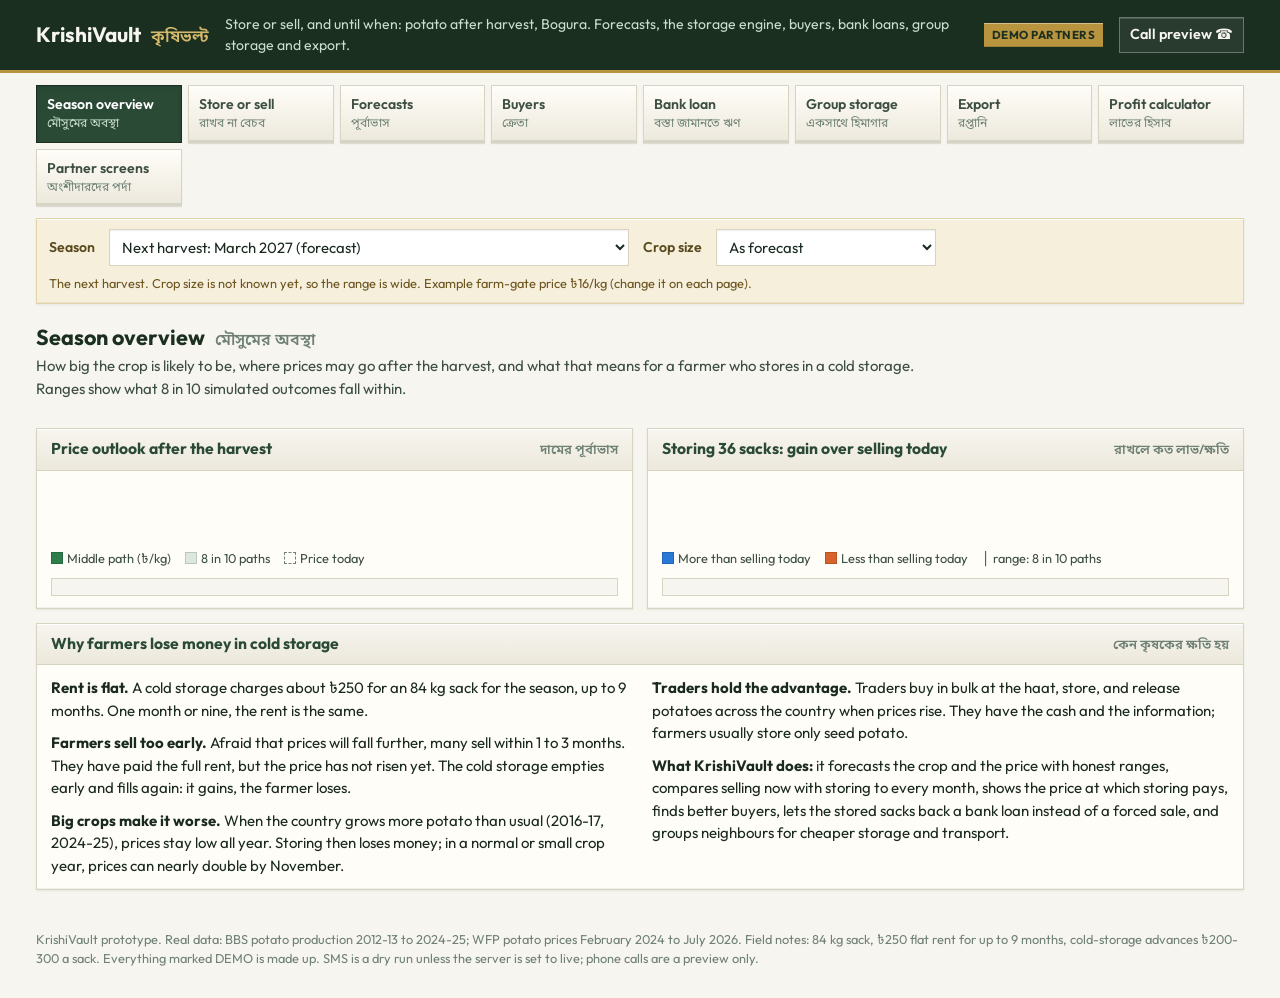
==== krishivault-pipeline/static/index.html @ 11df445e "Replays: show storing every sack, month by month, at the real prices The 2025 replay's docs said sto" ====
<!DOCTYPE html>
<html lang="en">
<head>
<meta charset="UTF-8">
<meta name="viewport" content="width=device-width, initial-scale=1">
<meta name="color-scheme" content="light">
<link rel="icon" href="data:,">
<title>KrishiVault Dashboard</title>
<link rel="preconnect" href="https://fonts.googleapis.com">
<link rel="preconnect" href="https://fonts.gstatic.com" crossorigin>
<link href="https://fonts.googleapis.com/css2?family=Noto+Sans+Bengali:wght@400;600;700&family=Outfit:wght@400;500;600;700&display=swap" rel="stylesheet">
<style>
  :root {
    --green-darkest: #1b2f21; --green-dark: #2a4a36; --green-mid: #3a7050; --green-light: #5e9e6e;
    --green-pale: #c8dece; --green-faint: #ecf3ee;
    --cream: #f7f5ef; --cream-dark: #ece8dc; --paper: #fffdf8; --line: #d9d3c2;
    --gold: #b8943e; --gold-light: #d4b96a; --gold-faint: #f6efdc;
    --red: #a8392b; --red-faint: #f8e9e6;
    --text: #1a2a1f; --text-body: #3d4f42; --muted: #6f8174;
    /* chart roles (validated: blue/orange pass the colour-blind checks on the paper surface) */
    --series: #2f7d4a; --series-band: rgba(47,125,74,.16);
    --gain: #2a78d6; --loss: #d9622b; --grid: #ebe6d8; --axis: #c9c2ad;
    --bevel: inset 0 1px 0 rgba(255,255,255,.85), inset 0 -1px 0 rgba(27,47,33,.06), 0 1px 2px rgba(27,47,33,.08);
    --bevel-raised: inset 0 1px 0 #fff, inset 0 -2px 0 rgba(27,47,33,.10), 0 1px 1px rgba(27,47,33,.12);
    --pressed: inset 0 2px 4px rgba(27,47,33,.22);
    --font: 'Outfit', 'Noto Sans Bengali', system-ui, sans-serif;
    --font-bn: 'Noto Sans Bengali', 'Outfit', system-ui, sans-serif;
  }
  * { box-sizing: border-box; border-radius: 0; }
  html { -webkit-text-size-adjust: 100%; }
  body { margin: 0; background: var(--cream); color: var(--text); font-family: var(--font); font-size: 15px; line-height: 1.5; }
  .bn { font-family: var(--font-bn); }
  small, .small { font-size: .8rem; color: var(--muted); }
  a { color: var(--green-dark); }
  h1, h2, h3 { line-height: 1.25; }

  header.top { background: var(--green-darkest); color: var(--cream); border-bottom: 3px solid var(--gold); }
  .top-inner { max-width: 1240px; margin: 0 auto; padding: 14px 16px; display: flex; gap: 10px 16px; align-items: center; flex-wrap: wrap; }
  .brand { font-weight: 700; font-size: 1.3rem; }
  .brand .bn { color: var(--gold-light); font-weight: 600; font-size: 1.05rem; margin-left: 6px; }
  .top-sub { font-size: .88rem; color: var(--green-pale); flex: 1 1 260px; }
  .demo-flag { font-size: .72rem; font-weight: 700; letter-spacing: .5px; background: var(--gold); color: var(--green-darkest); padding: 3px 8px; box-shadow: inset 0 1px 0 rgba(255,255,255,.4), inset 0 -1px 0 rgba(0,0,0,.15); }
  .top-link { color: var(--cream); font-weight: 600; font-size: .9rem; border: 1px solid rgba(255,255,255,.3); padding: 6px 10px; text-decoration: none; background: rgba(255,255,255,.06); box-shadow: inset 0 1px 0 rgba(255,255,255,.15); }

  /* Page tabs: part of the page (scroll away), not a floating bar */
  nav.tabs { max-width: 1240px; margin: 0 auto; padding: 12px 16px 0; display: grid; grid-template-columns: repeat(auto-fill, minmax(132px, 1fr)); gap: 6px; }
  nav.tabs a { display: block; text-decoration: none; padding: 8px 10px; background: linear-gradient(var(--paper), var(--cream-dark)); border: 1px solid var(--line); color: var(--text-body); box-shadow: var(--bevel-raised); font-size: .88rem; font-weight: 600; }
  nav.tabs a .bn { display: block; font-weight: 400; font-size: .76rem; color: var(--muted); }
  nav.tabs a[aria-current="page"] { background: var(--green-dark); color: #fff; border-color: var(--green-darkest); box-shadow: var(--pressed); }
  nav.tabs a[aria-current="page"] .bn { color: var(--green-pale); }

  .season-bar { max-width: 1240px; margin: 12px auto 0; padding: 0 16px; }
  .season-inner { background: var(--gold-faint); border: 1px solid #e2d3a8; box-shadow: var(--bevel); padding: 10px 12px; display: flex; gap: 8px 14px; flex-wrap: wrap; align-items: center; }
  .season-inner label { font-weight: 600; font-size: .88rem; color: #5b4a1f; }
  .season-inner select { min-width: 0; flex: 1 1 260px; max-width: 520px; }
  .season-inner .small { flex: 1 1 100%; color: #6d5520; }

  main { max-width: 1240px; margin: 0 auto; padding: 14px 16px 40px; }
  section.page { display: none; }
  section.page.active { display: block; }
  .page-title { margin: 6px 0 4px; font-size: 1.35rem; color: var(--green-darkest); }
  .page-title .bn { font-size: 1rem; color: var(--muted); font-weight: 600; margin-left: 6px; }
  .lead { margin: 0 0 14px; color: var(--text-body); max-width: 900px; }

  .grid { display: grid; gap: 14px; grid-template-columns: 1fr; }
  .grid > * { min-width: 0; }
  @media (min-width: 900px) { .grid.two { grid-template-columns: 1fr 1fr; } .grid.side { grid-template-columns: minmax(300px, 380px) 1fr; align-items: start; } }
  .panel { background: var(--paper); border: 1px solid var(--line); box-shadow: var(--bevel); min-width: 0; }
  .panel > h2 { margin: 0; padding: 10px 14px; font-size: .98rem; font-weight: 700; color: var(--green-dark); background: linear-gradient(var(--cream), var(--cream-dark)); border-bottom: 1px solid var(--line); box-shadow: inset 0 1px 0 #fff; display: flex; justify-content: space-between; gap: 8px; align-items: baseline; flex-wrap: wrap; }
  .panel > h2 .bn { font-weight: 600; font-size: .82rem; color: var(--muted); }
  .panel-body { padding: 12px 14px; }
  .panel-body > :first-child { margin-top: 0; }
  .panel-body > :last-child { margin-bottom: 0; }

  .tiles { display: grid; gap: 10px; grid-template-columns: repeat(auto-fit, minmax(190px, 1fr)); margin-bottom: 14px; }
  .tile { background: var(--paper); border: 1px solid var(--line); box-shadow: var(--bevel); padding: 10px 12px; min-width: 0; }
  .tile .label { font-size: .78rem; color: var(--muted); font-weight: 600; text-transform: uppercase; letter-spacing: .3px; }
  .tile .value { font-size: 1.45rem; font-weight: 700; color: var(--green-darkest); line-height: 1.2; margin: 2px 0; }
  .tile .sub { font-size: .82rem; color: var(--text-body); }

  label.f { display: block; font-size: .82rem; font-weight: 600; color: var(--text-body); margin: 0 0 3px; }
  .form { display: grid; gap: 10px; grid-template-columns: repeat(auto-fit, minmax(140px, 1fr)); }
  .form .wide { grid-column: 1 / -1; }
  input, select { font: inherit; font-size: .93rem; padding: 7px 8px; border: 1px solid var(--line); background: #fff; color: var(--text); box-shadow: inset 0 1px 2px rgba(27,47,33,.08); width: 100%; min-width: 0; }
  input:focus, select:focus, .btn:focus-visible, nav.tabs a:focus-visible { outline: 2px solid var(--gold); outline-offset: 1px; }
  .row { display: flex; gap: 8px; align-items: end; flex-wrap: wrap; }
  .row > * { flex: 1 1 120px; min-width: 0; }
  .form.sale { grid-template-columns: 1.3fr 1fr 1fr auto; gap: 6px; }
  .btn { font: inherit; font-size: .9rem; font-weight: 600; padding: 8px 12px; border: 1px solid #c9c2ad; cursor: pointer; color: var(--green-darkest); background: linear-gradient(var(--paper), var(--cream-dark)); box-shadow: var(--bevel-raised); }
  .btn:active { box-shadow: var(--pressed); }
  .btn.primary { color: #fff; border-color: var(--green-darkest); background: linear-gradient(var(--green-mid), var(--green-dark)); box-shadow: inset 0 1px 0 rgba(255,255,255,.25), inset 0 -2px 0 rgba(0,0,0,.2); }
  .btn.small { font-size: .8rem; padding: 4px 8px; }
  .btn:disabled { opacity: .55; cursor: not-allowed; }
  details.more { margin-top: 10px; border-top: 1px dashed var(--line); padding-top: 8px; }
  details.more summary { cursor: pointer; font-weight: 600; font-size: .88rem; color: var(--green-dark); }

  .tag { display: inline-block; font-size: .68rem; font-weight: 700; letter-spacing: .4px; padding: 1px 6px; border: 1px solid; vertical-align: 1px; white-space: nowrap; }
  .tag.demo { background: var(--gold-faint); border-color: #e2d3a8; color: #6d5520; }
  .tag.real { background: var(--green-faint); border-color: var(--green-pale); color: var(--green-dark); }
  .tag.warn { background: var(--red-faint); border-color: #e7c4bd; color: var(--red); }
  .tag.info { background: #eef4fc; border-color: #c7dbf4; color: #1c5cab; }

  .rec { border: 1px solid var(--green-pale); border-left: 5px solid var(--green-mid); background: var(--green-faint); padding: 12px 14px; box-shadow: var(--bevel); margin-bottom: 12px; }
  .rec.sell_now { border-left-color: var(--loss); background: #fdf1ea; border-color: #f0cdb9; }
  .rec.store { border-left-color: var(--gain); background: #eef4fc; border-color: #c7dbf4; }
  .rec h3 { margin: 0 0 4px; font-size: 1.2rem; color: var(--green-darkest); }
  .rec .bn { font-size: 1.05rem; color: var(--text-body); }
  .rec ul { margin: 8px 0 0; padding-left: 18px; }

  .options { display: grid; gap: 10px; grid-template-columns: repeat(auto-fit, minmax(210px, 1fr)); margin-bottom: 12px; }
  .opt { border: 1px solid var(--line); background: var(--paper); padding: 10px 12px; box-shadow: var(--bevel); }
  .opt.on { border-color: var(--green-mid); box-shadow: var(--bevel), inset 0 3px 0 var(--green-mid); }
  .opt h4 { margin: 0 0 2px; font-size: .95rem; }
  .opt .bn { font-size: .85rem; color: var(--muted); }
  .opt .money { font-size: 1.3rem; font-weight: 700; margin: 6px 0 2px; }
  .opt dl { margin: 6px 0 0; display: grid; grid-template-columns: auto 1fr; gap: 2px 10px; font-size: .84rem; }
  .opt dt { color: var(--muted); }
  .opt dd { margin: 0; text-align: right; font-variant-numeric: tabular-nums; }
  .up { color: #1c5cab; font-weight: 600; } .down { color: #b4481c; font-weight: 600; }

  .table-wrap { overflow-x: auto; max-width: 100%; border: 1px solid var(--line); }
  table { border-collapse: collapse; width: 100%; font-size: .85rem; background: var(--paper); }
  th, td { padding: 6px 8px; border-bottom: 1px solid var(--cream-dark); text-align: left; vertical-align: top; }
  th { background: var(--cream); font-weight: 600; color: var(--text-body); white-space: nowrap; }
  td.n, th.n { text-align: right; font-variant-numeric: tabular-nums; white-space: nowrap; }
  tr.best td { background: var(--green-faint); }
  tr.off td { color: var(--muted); }

  .note { font-size: .84rem; color: var(--text-body); background: var(--cream); border: 1px solid var(--line); padding: 8px 10px; margin: 10px 0 0; }
  .note.honest { background: var(--gold-faint); border-color: #e2d3a8; color: #5b4a1f; }
  .err { color: var(--red); font-size: .88rem; margin: 6px 0 0; }
  .ok { color: var(--green-dark); font-size: .88rem; margin: 6px 0 0; }
  .muted { color: var(--muted); }
  ul.plain { margin: 6px 0; padding-left: 18px; }
  pre.req { white-space: pre-wrap; word-break: break-word; background: var(--cream); border: 1px solid var(--line); padding: 8px; font-size: .78rem; max-height: 180px; overflow: auto; }

  /* charts */
  .chart { position: relative; width: 100%; min-height: 60px; }
  .chart svg { display: block; width: 100%; height: auto; overflow: visible; }
  .chart text { font-family: var(--font); fill: var(--muted); font-size: 11px; }
  .chart .lbl { fill: var(--text-body); font-weight: 600; }
  .tip { position: absolute; pointer-events: none; background: var(--green-darkest); color: #fff; font-size: .8rem; padding: 6px 8px; box-shadow: 0 2px 8px rgba(0,0,0,.25); z-index: 5; white-space: nowrap; display: none; line-height: 1.4; }
  .tip b { color: var(--gold-light); }
  .legend { display: flex; gap: 6px 14px; flex-wrap: wrap; font-size: .8rem; color: var(--text-body); margin: 6px 0 0; }
  .legend i { display: inline-block; width: 12px; height: 12px; vertical-align: -1px; margin-right: 4px; border: 1px solid rgba(0,0,0,.15); }

  .progress { position: relative; height: 18px; background: var(--cream-dark); border: 1px solid var(--line); box-shadow: inset 0 1px 2px rgba(0,0,0,.08); margin: 8px 0 22px; }
  .progress .fill { position: absolute; left: 0; top: 0; bottom: 0; background: linear-gradient(var(--green-light), var(--green-mid)); }
  .progress .mark { position: absolute; top: -3px; bottom: -3px; width: 2px; background: var(--gold); }
  .progress .mark span { position: absolute; top: 22px; left: -30px; width: 64px; text-align: center; font-size: .7rem; color: #6d5520; }

  .events { display: grid; gap: 8px; }
  .event { border: 1px solid var(--line); border-left: 4px solid var(--gold); background: var(--paper); padding: 8px 10px; box-shadow: var(--bevel); font-size: .88rem; }
  .event .head { display: flex; justify-content: space-between; gap: 8px; flex-wrap: wrap; font-size: .78rem; color: var(--muted); }
  .event .sum { font-family: var(--font-bn); font-size: .95rem; color: var(--text); margin: 2px 0; }
  .role-tabs { display: flex; flex-wrap: wrap; gap: 6px; margin-bottom: 12px; }
  .role-tabs button[aria-pressed="true"] { background: var(--green-dark); color: #fff; border-color: var(--green-darkest); box-shadow: var(--pressed); }
  .story { columns: 2 320px; column-gap: 24px; }
  .story p { margin: 0 0 10px; break-inside: avoid; }
  footer { max-width: 1240px; margin: 0 auto; padding: 0 16px 30px; font-size: .8rem; color: var(--muted); }
</style>
</head>
<body>
<header class="top">
  <div class="top-inner">
    <div class="brand">KrishiVault <span class="bn">কৃষিভল্ট</span></div>
    <div class="top-sub">Store or sell, and until when: potato after harvest, Bogura. Forecasts, the storage engine, buyers, bank loans, group storage and export.</div>
    <span class="demo-flag" title="Partners, banks, buyers and export prices on these screens are made up">DEMO PARTNERS</span>
    <a class="top-link" href="/call">Call preview ☎</a>
  </div>
</header>

<nav class="tabs" aria-label="Pages">
  <a href="#overview" data-page="overview">Season overview<span class="bn">মৌসুমের অবস্থা</span></a>
  <a href="#store" data-page="store">Store or sell<span class="bn">রাখব না বেচব</span></a>
  <a href="#forecast" data-page="forecast">Forecasts<span class="bn">পূর্বাভাস</span></a>
  <a href="#buyers" data-page="buyers">Buyers<span class="bn">ক্রেতা</span></a>
  <a href="#loan" data-page="loan">Bank loan<span class="bn">বস্তা জামানতে ঋণ</span></a>
  <a href="#group" data-page="group">Group storage<span class="bn">একসাথে হিমাগার</span></a>
  <a href="#export" data-page="export">Export<span class="bn">রপ্তানি</span></a>
  <a href="#profit" data-page="profit">Profit calculator<span class="bn">লাভের হিসাব</span></a>
  <a href="#partners" data-page="partners">Partner screens<span class="bn">অংশীদারদের পর্দা</span></a>
</nav>

<div class="season-bar">
  <div class="season-inner">
    <label for="season">Season</label>
    <select id="season">
      <option value="next">Next harvest: March 2027 (forecast)</option>
      <option value="now">Today: October 2026, potatoes already in cold storage</option>
      <option value="big">Replay March 2025: the big crop (real prices since)</option>
      <option value="normal">Replay March 2024: a normal crop (real prices since)</option>
    </select>
    <label for="whatif">Crop size</label>
    <select id="whatif" style="flex:0 1 220px">
      <option value="">As forecast</option>
      <option value="-10">What if 10% smaller</option>
      <option value="-5">What if 5% smaller</option>
      <option value="5">What if 5% bigger</option>
      <option value="10">What if 10% bigger</option>
    </select>
    <span class="small" id="seasonNote"></span>
  </div>
</div>

<main>
<!-- ============================================================ OVERVIEW -->
<section class="page" id="page-overview">
  <h1 class="page-title">Season overview <span class="bn">মৌসুমের অবস্থা</span></h1>
  <p class="lead">How big the crop is likely to be, where prices may go after the harvest, and what that means for a farmer who stores in a cold storage. Ranges show what 8 in 10 simulated outcomes fall within.</p>
  <div class="tiles" id="ovTiles"></div>
  <div class="grid two">
    <div class="panel"><h2>Price outlook after the harvest <span class="bn">দামের পূর্বাভাস</span></h2>
      <div class="panel-body"><div class="chart" id="ovPrice"></div>
        <div class="legend"><span><i style="background:var(--series)"></i>Middle path (৳/kg)</span><span><i style="background:var(--series-band)"></i>8 in 10 paths</span><span><i style="background:transparent;border:1px dashed var(--muted)"></i>Price today</span><span class="replay-only" hidden><i style="background:var(--text)"></i>What really happened</span></div>
        <p class="note" id="ovPriceNote"></p></div></div>
    <div class="panel"><h2>Storing 36 sacks: gain over selling today <span class="bn">রাখলে কত লাভ/ক্ষতি</span></h2>
      <div class="panel-body"><div class="chart" id="ovGain"></div>
        <div class="legend"><span><i style="background:var(--gain)"></i>More than selling today</span><span><i style="background:var(--loss)"></i>Less than selling today</span><span>│ range: 8 in 10 paths</span></div>
        <p class="note" id="ovGainNote"></p></div></div>
  </div>
  <div class="panel" style="margin-top:14px"><h2>Why farmers lose money in cold storage <span class="bn">কেন কৃষকের ক্ষতি হয়</span></h2>
    <div class="panel-body story">
      <p><b>Rent is flat.</b> A cold storage charges about ৳250 for an 84 kg sack for the season, up to 9 months. One month or nine, the rent is the same.</p>
      <p><b>Farmers sell too early.</b> Afraid that prices will fall further, many sell within 1 to 3 months. They have paid the full rent, but the price has not risen yet. The cold storage empties early and fills again: it gains, the farmer loses.</p>
      <p><b>Big crops make it worse.</b> When the country grows more potato than usual (2016-17, 2024-25), prices stay low all year. Storing then loses money; in a normal or small crop year, prices can nearly double by November.</p>
      <p><b>Traders hold the advantage.</b> Traders buy in bulk at the haat, store, and release potatoes across the country when prices rise. They have the cash and the information; farmers usually store only seed potato.</p>
      <p><b>What KrishiVault does:</b> it forecasts the crop and the price with honest ranges, compares selling now with storing to every month, shows the price at which storing pays, finds better buyers, lets the stored sacks back a bank loan instead of a forced sale, and groups neighbours for cheaper storage and transport.</p>
    </div></div>
</section>

<!-- ============================================================ STORE OR SELL -->
<section class="page" id="page-store">
  <h1 class="page-title">Store or sell, and until when <span class="bn">রাখব না বেচব, কবে বেচব</span></h1>
  <p class="lead">The storage engine compares selling today with storing for every month until the cold storage empties in December, after rent, weight loss, sacks, carrying, selling costs and loan interest. It recommends one of three options and says how sure it is.</p>
  <div class="grid side">
    <div class="panel"><h2>The farmer's potatoes <span class="bn">কৃষকের তথ্য</span></h2>
      <div class="panel-body">
        <form id="planForm" class="form" autocomplete="off">
          <div><label class="f" for="pQty">Quantity</label><input id="pQty" type="number" min="1" step="any" value="80"></div>
          <div><label class="f" for="pUnit">Unit</label><select id="pUnit"><option value="maund">maund (মণ)</option><option value="sack">sack, 84 kg (বস্তা)</option><option value="kg">kg</option></select></div>
          <div><label class="f" for="pPrice">Price offered today (৳/kg)</label><input id="pPrice" type="number" min="1" step="0.5" value="16"></div>
          <div><label class="f" for="pStored">Already in cold storage?</label><select id="pStored"><option value="no">No (just harvested)</option><option value="cold">Yes, since March</option></select></div>
          <div><label class="f" for="pCash">Cash needed (৳)</label><input id="pCash" type="number" min="0" step="500" value="0"></div>
          <div><label class="f" for="pDays">Within (days)</label><input id="pDays" type="number" min="0" step="1" value="0"></div>
          <div><label class="f" for="pLoan">Loan if storing</label><select id="pLoan"><option value="cheapest">Cheapest that fits</option><option value="cold_storage">Cold-storage advance</option><option value="bank">Bank loan</option><option value="none">No loan</option></select></div>
          <div><label class="f" for="pCost">Own cost (৳/kg, optional)</label><input id="pCost" type="number" min="0" step="0.5" placeholder="e.g. 15.6"></div>
          <details class="more wide"><summary>Costs and assumptions (change to the farmer's own)</summary>
            <div class="form" style="margin-top:8px" id="termsBox"></div>
            <p class="small">Field notes: 84 kg sack, ৳250 rent for up to 9 months, cold-storage advance ৳200-300 a sack. Losses, sack, carrying and selling costs, and loan rates are working assumptions to check in the pilot.</p>
          </details>
          <div class="wide row"><button class="btn primary" type="submit">Work it out</button><a class="btn" href="/call" style="text-decoration:none;text-align:center">Same question by phone ☎</a></div>
        </form>
        <p class="err" id="planErr"></p>
      </div></div>
    <div id="planOut"><div class="panel"><div class="panel-body muted">Working it out…</div></div></div>
  </div>
</section>

<!-- ============================================================ FORECASTS -->
<section class="page" id="page-forecast">
  <h1 class="page-title">Production and price forecasts <span class="bn">উৎপাদন ও দামের পূর্বাভাস</span></h1>
  <p class="lead">Production comes from 13 seasons of BBS statistics; prices from WFP town-market reports. Both forecasts give a range, not a promise.</p>
  <div class="grid two">
    <div class="panel"><h2>Potato production <span class="bn">আলুর উৎপাদন</span></h2>
      <div class="panel-body">
        <div class="form">
          <div><label class="f" for="fDist">Area</label><select id="fDist"><option value="">Bangladesh</option></select></div>
          <div><label class="f" for="fSeason">Season</label><select id="fSeason"><option value="2025">2025-26 (harvested 2026)</option><option value="2026" selected>2026-27 (next harvest)</option><option value="2027">2027-28</option></select></div>
          <div><label class="f" for="fArea">Planted area if known (ha)</label><input id="fArea" type="number" min="0" step="100" placeholder="from DAE"></div>
          <div><label class="f" for="fWeather">Weather adjustment (%)</label><input id="fWeather" type="number" step="1" value="0"></div>
        </div>
        <div class="tiles" id="prodTiles" style="margin-top:12px"></div>
        <div class="chart" id="prodChart"></div>
        <div class="legend"><span><i style="background:var(--series)"></i>BBS production</span><span><i style="background:repeating-linear-gradient(45deg,var(--series) 0 2px,#fff 2px 5px)"></i>Forecast, with range</span><span><i style="background:transparent;border:1px dashed var(--muted)"></i>Trend</span></div>
        <p class="note">Big gaps above the trend (2016-17, 2024-25) were the glut years. Weather is not in the model yet; it can be entered by hand.</p>
      </div></div>
    <div class="panel"><h2>Price outlook <span class="bn">দামের পূর্বাভাস</span></h2>
      <div class="panel-body">
        <div class="form">
          <div><label class="f" for="foPrice">Price today (৳/kg)</label><input id="foPrice" type="number" min="1" step="0.5" value="16"></div>
        </div>
        <div class="chart" id="foChart" style="margin-top:10px"></div>
        <div class="table-wrap" style="margin-top:10px"><table id="foTable"></table></div>
        <p class="note" id="foNote"></p>
      </div></div>
  </div>
  <div class="grid two" style="margin-top:14px">
    <div class="panel"><h2>Market prices so far (WFP, national middle) <span class="bn">বাজারদর</span></h2>
      <div class="panel-body"><div class="chart" id="histChart"></div>
        <div class="legend"><span><i style="background:var(--series)"></i>Month with 4+ market reports (used)</span><span><i style="background:#fff;border:2px solid var(--muted)"></i>Fewer reports (not used)</span></div>
        <p class="note">Retail prices in town markets, not farm-gate prices. One market that repeated the same price for months was dropped as a frozen report.</p></div></div>
    <div class="panel"><h2>How the price model works <span class="bn">মডেল</span></h2>
      <div class="panel-body" id="modelCard"></div></div>
  </div>
  <div class="panel" style="margin-top:14px"><h2>Backtest: the outlook on seasons it had not seen <span class="bn">যাচাই</span> <span class="tag real">REAL PRICES</span></h2>
    <div class="panel-body" id="backtest"></div></div>
  <div class="panel" style="margin-top:14px"><h2>Regional prices and supply <span class="bn">অঞ্চলভেদে দাম ও সরবরাহ</span></h2>
    <div class="panel-body grid two">
      <div><h3 style="margin:0 0 6px;font-size:.95rem">Price level by district (1.00 = national)</h3><div class="chart" id="regChart"></div>
        <div class="legend"><span><i style="background:var(--gain)"></i>Cheaper than national</span><span><i style="background:var(--loss)"></i>Dearer than national</span></div>
        <p class="small">Districts with 5 or more WFP reports since February 2024; few reports are pulled towards 1.00.</p></div>
      <div><h3 style="margin:0 0 6px;font-size:.95rem">Biggest producing districts (BBS 2024-25)</h3><div class="table-wrap"><table id="supplyTable"></table></div></div>
    </div></div>
</section>

<!-- ============================================================ BUYERS -->
<section class="page" id="page-buyers">
  <h1 class="page-title">Buyers and offers <span class="bn">ক্রেতা ও দর</span></h1>
  <p class="lead">A higher price is not always more money. Offers are ranked by the money left in the farmer's hand after transport, grading losses and the wait for payment. <b>No paid placement:</b> a partner's fee never changes the order.</p>
  <div class="grid side">
    <div class="panel"><h2>The lot <span class="bn">লট</span></h2><div class="panel-body">
      <div class="form">
        <div><label class="f" for="bQty">Quantity (kg)</label><input id="bQty" type="number" min="1" value="3000"></div>
        <div><label class="f" for="bPrice">Haat price today (৳/kg)</label><input id="bPrice" type="number" min="1" step="0.5" value="16"></div>
      </div>
      <h3 style="font-size:.9rem;margin:12px 0 4px">Add an offer the farmer has</h3>
      <div class="form">
        <div class="wide"><label class="f" for="oName">Who</label><input id="oName" placeholder="e.g. trader from the next village"></div>
        <div><label class="f" for="oPrice">Price (৳/kg)</label><input id="oPrice" type="number" min="1" step="0.5"></div>
        <div><label class="f" for="oTrans">Farmer's transport (৳/kg)</label><input id="oTrans" type="number" min="0" step="0.1" value="0"></div>
        <div><label class="f" for="oDays">Pays after (days)</label><input id="oDays" type="number" min="0" value="0"></div>
        <div class="wide row"><button class="btn" id="oAdd" type="button">Add offer</button><button class="btn primary" id="bGo" type="button">Compare</button></div>
      </div>
      <div id="ownOffers" class="small" style="margin-top:6px"></div>
      <h3 style="font-size:.9rem;margin:14px 0 4px">Send the lot to buyers</h3>
      <div class="form"><div><label class="f" for="bName">Farmer</label><input id="bName" value="Demo farmer"></div><div><label class="f" for="bPhone">Phone</label><input id="bPhone" placeholder="01XXXXXXXXX"></div>
        <div class="wide"><button class="btn" id="bSend" type="button">Send to the buyers' screen</button></div></div>
      <p class="small" id="bSendOut"></p>
    </div></div>
    <div class="panel"><h2>Offers, best first <span class="bn">সবচেয়ে ভালো দর আগে</span></h2><div class="panel-body" id="offersOut">…</div></div>
  </div>
</section>

<!-- ============================================================ LOAN -->
<section class="page" id="page-loan">
  <h1 class="page-title">A bank loan against stored potatoes <span class="bn">বস্তা জামানতে ব্যাংক ঋণ</span></h1>
  <p class="lead">Cash needs force early sales. With the sacks in cold storage as security, a bank can lend instead. KrishiVault does not lend: it checks the receipt with the cold storage, values the crop carefully, works out the repayment risk and sends the application. The bank decides. All banks here are <span class="tag demo">DEMO</span>.</p>
  <div class="grid side">
    <div class="panel"><h2>How much can be borrowed <span class="bn">কত ঋণ</span></h2><div class="panel-body">
      <div class="form">
        <div><label class="f" for="lSacks">Sacks in cold storage</label><input id="lSacks" type="number" min="1" value="36"></div>
        <div><label class="f" for="lPrice">Price today (৳/kg)</label><input id="lPrice" type="number" min="1" step="0.5" value="16"></div>
        <div><label class="f" for="lMonths">For (months)</label><input id="lMonths" type="number" min="1" max="9" value="8"></div>
        <div><label class="f" for="lAmount">Amount wanted (৳, optional)</label><input id="lAmount" type="number" min="0" step="1000"></div>
        <div class="wide"><button class="btn primary" id="lGo" type="button">Compare lenders</button></div>
      </div>
      <h3 style="font-size:.9rem;margin:14px 0 4px">Apply</h3>
      <div class="form">
        <div><label class="f" for="aName">Farmer</label><input id="aName" value="Demo farmer"></div>
        <div><label class="f" for="aPhone">Phone</label><input id="aPhone" placeholder="01XXXXXXXXX"></div>
        <div><label class="f" for="aReceipt">Cold-storage receipt no.</label><input id="aReceipt" placeholder="from the booking"></div>
        <div><label class="f" for="aCs">Cold storage</label><select id="aCs"></select></div>
        <div><label class="f" for="aBank">Lender</label><select id="aBank"></select></div>
        <div class="wide"><button class="btn" id="aGo" type="button">Send the application</button></div>
      </div>
      <p class="small" id="aOut"></p>
    </div></div>
    <div><div class="panel"><h2>Lenders compared <span class="bn">ঋণদাতা</span></h2><div class="panel-body" id="loanOut">…</div></div>
      <div class="panel" style="margin-top:14px"><h2>What the bank sees <span class="bn">ব্যাংকের জন্য তথ্য</span></h2><div class="panel-body" id="loanPack">Pick a lender above.</div></div></div>
  </div>
</section>

<!-- ============================================================ GROUP -->
<section class="page" id="page-group">
  <h1 class="page-title">Group storage <span class="bn">একসাথে হিমাগারে রাখা</span></h1>
  <p class="lead">Neighbours combine their sacks into one order. Sharing a truck saves money straight away. A cold storage may offer a lower rent for a big order; that saving counts <b>only after the cold storage agrees</b> on its screen, never before.</p>
  <div id="groupPools" class="grid two"></div>
  <div class="grid side" style="margin-top:14px">
    <div class="panel"><h2>Alone or in the group? <span class="bn">একা না দলে</span></h2><div class="panel-body">
      <div class="form">
        <div class="wide"><label class="f" for="gPool">Group</label><select id="gPool"></select></div>
        <div><label class="f" for="gSacks">Sacks</label><input id="gSacks" type="number" min="1" value="40"></div>
        <div><label class="f" for="gName">Farmer</label><input id="gName" value="Demo farmer"></div>
        <div class="wide row"><button class="btn primary" id="gGo" type="button">Compare</button><button class="btn" id="gJoin" type="button">Join the group</button></div>
      </div><p class="small" id="gOut"></p></div></div>
    <div class="panel"><h2>Cost for this farmer <span class="bn">খরচের তুলনা</span></h2><div class="panel-body" id="groupCmp">…</div></div>
  </div>
</section>

<!-- ============================================================ EXPORT -->
<section class="page" id="page-export">
  <h1 class="page-title">Export market intelligence <span class="bn">রপ্তানির সুযোগ</span></h1>
  <p class="lead">Where to buy in Bangladesh (real BBS and WFP data) and which foreign markets pay after every cost. A high quoted price is not a profit: sorting, the truck to the port, papers, freight, insurance, duty and rejected potatoes all come off. Foreign prices and costs are <span class="tag demo">DEMO FIGURES</span> until real quotes replace them.</p>
  <div class="grid two">
    <div class="panel"><h2>Markets after every cost <span class="bn">খরচের পর লাভ</span></h2><div class="panel-body">
      <div class="form">
        <div><label class="f" for="xPrice">Farm-gate price (৳/kg)</label><input id="xPrice" type="number" min="1" step="0.5" value="16"></div>
        <div><label class="f" for="xDist">Buy in</label><select id="xDist"></select></div>
        <div><label class="f" for="xQty">Tonnes</label><input id="xQty" type="number" min="1" value="26"></div>
        <div style="align-self:end"><button class="btn primary" id="xGo" type="button">Work it out</button></div>
      </div>
      <p class="note" id="xLesson" style="margin-top:12px"></p>
      <div class="chart" id="xChart" style="margin-top:10px"></div>
      <div class="legend"><span><i style="background:var(--gain)"></i>Margin left (৳/kg)</span><span><i style="background:var(--loss)"></i>Loss after costs</span></div>
      <div id="xTable" style="margin-top:10px"></div>
    </div></div>
    <div class="panel"><h2>Where to buy: big crop, low price <span class="bn">কোথা থেকে কেনা</span></h2><div class="panel-body">
      <div class="table-wrap"><table id="srcTable"></table></div>
      <p class="small">Production: BBS 2024-25. Price level: WFP reports (1.00 = national; blank = no reports). Distances are approximate road distances.</p>
      <div id="gapNote"></div>
    </div></div>
  </div>
</section>

<!-- ============================================================ PROFIT -->
<section class="page" id="page-profit">
  <h1 class="page-title">Profit calculator <span class="bn">লাভের হিসাব</span></h1>
  <p class="lead">Everything the farmer spent, earned and kept, per kg, per 84 kg sack, per maund and for the whole harvest. The example is one bigha in Bogura: replace it with the farmer's own figures.</p>
  <div class="grid side">
    <div class="panel"><h2>Costs and sales <span class="bn">খরচ ও বিক্রি</span></h2><div class="panel-body">
      <div class="form">
        <div><label class="f" for="prLand">Land</label><input id="prLand" type="number" min="0.01" step="0.01" value="1"></div>
        <div><label class="f" for="prUnit">Unit</label><select id="prUnit"><option value="bigha">bigha (33 decimals)</option><option value="acre">acre</option><option value="decimal">decimal</option><option value="hectare">hectare</option></select></div>
        <div><label class="f" for="prHarvest">Harvest (kg)</label><input id="prHarvest" type="number" min="1" value="3000"></div>
        <div><label class="f" for="prHarvestPrice">Price at harvest (৳/kg)</label><input id="prHarvestPrice" type="number" min="0" step="0.5" value="14"></div>
      </div>
      <h3 style="font-size:.9rem;margin:12px 0 4px">Growing costs (৳)</h3><div class="form" id="prGrow"></div>
      <h3 style="font-size:.9rem;margin:12px 0 4px">After-harvest costs (৳)</h3><div class="form" id="prAfter"></div>
      <h3 style="font-size:.9rem;margin:12px 0 4px">Sales</h3><div id="prSales"></div>
      <div class="row" style="margin-top:6px"><button class="btn small" id="prAddSale" type="button">+ Add a sale</button></div>
      <div class="form" style="margin-top:10px"><div><label class="f" for="prUnsold">Unsold potatoes, value (৳/kg)</label><input id="prUnsold" type="number" min="0" step="0.5" placeholder="0 = count as lost"></div>
        <div style="align-self:end"><button class="btn primary" id="prGo" type="button">Calculate</button></div></div>
    </div></div>
    <div class="panel"><h2>The result <span class="bn">ফলাফল</span></h2><div class="panel-body" id="prOut">…</div></div>
  </div>
</section>

<!-- ============================================================ PARTNERS -->
<section class="page" id="page-partners">
  <h1 class="page-title">Partner screens <span class="bn">অংশীদারদের পর্দা</span></h1>
  <p class="lead">What partners see straight after a farmer's call or a request on this dashboard. Every partner here is <span class="tag demo">DEMO</span>; phone numbers are masked. The list refreshes every few seconds.</p>
  <div class="role-tabs" id="roleTabs">
    <button class="btn" data-role="cold_storage" aria-pressed="true">Cold storage</button>
    <button class="btn" data-role="bank" aria-pressed="false">Bank</button>
    <button class="btn" data-role="buyer" aria-pressed="false">Buyer</button>
    <button class="btn" data-role="helper" aria-pressed="false">KrishiVault helper</button>
  </div>
  <div class="grid two">
    <div class="panel"><h2>Requests <span class="bn">অনুরোধ</span></h2><div class="panel-body"><div class="events" id="evList">…</div></div></div>
    <div class="panel"><h2 id="roleSideTitle">To act on</h2><div class="panel-body" id="roleSide">…</div></div>
  </div>
</section>
</main>
<footer>KrishiVault prototype. Real data: BBS potato production 2012-13 to 2024-25; WFP potato prices February 2024 to July 2026. Field notes: 84 kg sack, ৳250 flat rent for up to 9 months, cold-storage advances ৳200-300 a sack. Everything marked DEMO is made up. SMS is a dry run unless the server is set to live; phone calls are a preview only.</footer>

<script>
'use strict';
/* ------------------------------------------------------------------ helpers */
const $ = (s, el = document) => el.querySelector(s);
const $$ = (s, el = document) => [...el.querySelectorAll(s)];
const esc = s => String(s ?? '').replace(/[&<>"']/g, c => ({'&':'&amp;','<':'&lt;','>':'&gt;','"':'&quot;',"'":'&#39;'}[c]));
const num = (n, d = 0) => Number(n).toLocaleString('en-IN', {maximumFractionDigits: d, minimumFractionDigits: d});
const tk = n => (n < 0 ? '−' : '') + '৳' + num(Math.abs(Math.round(n)));
const tkSigned = n => (n > 0 ? '+' : n < 0 ? '−' : '') + '৳' + num(Math.abs(Math.round(n)));
const pct = p => Math.round(p * 100) + '%';
const lakhT = t => num(t / 100000, 1) + ' lakh t';
const val = id => { const v = $(id).value; return v === '' ? null : Number(v); };
async function api(path, body) {
  const opts = body === undefined ? {} : {method: 'POST', headers: {'Content-Type': 'application/json'}, body: JSON.stringify(body)};
  const r = await fetch(path, opts);
  const j = await r.json().catch(() => ({}));
  if (!r.ok) {
    const d = j.detail;
    throw new Error(typeof d === 'string' ? d : Array.isArray(d) ? d.map(x => (x.loc || []).slice(-1)[0] + ': ' + x.msg).join('; ') : 'Request failed (' + r.status + ')');
  }
  return j;
}
const demoTag = demo => demo ? '<span class="tag demo">DEMO</span>' : '<span class="tag real">REAL</span>';

/* ------------------------------------------------------------------ the season (shared by every page) */
const SEASONS = {
  next:   {month: 3, year: 2027, stored: 'no',   price: 16, label: 'March 2027', note: 'The next harvest. Crop size is not known yet, so the range is wide.'},
  now:    {month: 10, year: 2026, stored: 'cold', price: 22, label: 'October 2026', note: 'Potatoes stored since March. Rent is owed either way; two months are left before the cold storages empty.'},
  big:    {month: 3, year: 2025, stored: 'no',   price: 14, label: 'March 2025', note: 'The 2024-25 crop was 6% above the trend (BBS). Prices then stayed flat all year (WFP). A fair replay: the engine sees only what was known in March 2025.'},
  normal: {month: 3, year: 2024, stored: 'no',   price: 18, label: 'March 2024', note: 'The 2023-24 crop was close to the trend (BBS). Prices then nearly doubled by November (WFP). A fair replay: the engine sees only what was known in March 2024, when there was no earlier price season to learn from.'},
};
const season = () => SEASONS[$('#season').value];
const whatIf = () => $('#whatif').value === '' ? null : Number($('#whatif').value);
function seasonChanged() {
  const s = season();
  $('#seasonNote').textContent = s.note + ' Example farm-gate price ৳' + s.price + '/kg (change it on each page).';
  for (const id of ['#pPrice', '#foPrice', '#bPrice', '#lPrice', '#xPrice']) $(id).value = s.price;
  $('#pStored').value = s.stored;
  try { localStorage.setItem('kv-season', $('#season').value); } catch (e) {}
  loaded.clear();
  showPage(currentPage());
}

/* ------------------------------------------------------------------ charts (SVG) */
const NS = 'http://www.w3.org/2000/svg';
function el(tag, attrs, parent) { const e = document.createElementNS(NS, tag); for (const k in attrs) e.setAttribute(k, attrs[k]); if (parent) parent.appendChild(e); return e; }
function scale(d0, d1, r0, r1) { const k = (r1 - r0) / ((d1 - d0) || 1); return v => r0 + (v - d0) * k; }
function ticks(min, max, n = 5) {
  const span = max - min || 1, step0 = span / n, mag = Math.pow(10, Math.floor(Math.log10(step0)));
  const step = [1, 2, 2.5, 5, 10].map(m => m * mag).find(s => s >= step0) || step0;
  const out = [], start = Math.floor(min / step + 1e-9) * step, end = Math.ceil(max / step - 1e-9) * step;
  for (let v = start; v <= end + step * 1e-6; v += step) out.push(+v.toFixed(10));
  return out.length > 1 ? out : [start, start + step];
}
function frame(box, h, pad) {
  box.innerHTML = '';
  const w = Math.max(300, box.clientWidth || 600);
  const svg = el('svg', {viewBox: `0 0 ${w} ${h}`, role: 'img'}, box);
  const tip = document.createElement('div'); tip.className = 'tip'; box.appendChild(tip);
  return {svg, w, h, x0: pad.l, x1: w - pad.r, y0: h - pad.b, y1: pad.t, tip};
}
function showTip(f, box, html, x, y) {
  f.tip.innerHTML = html; f.tip.style.display = 'block';
  const bw = box.clientWidth, tw = f.tip.offsetWidth, scaleX = bw / f.w;
  let left = x * scaleX + 12; if (left + tw > bw) left = x * scaleX - tw - 12; if (left < 0) left = 0;
  f.tip.style.left = left + 'px'; f.tip.style.top = Math.max(0, y * scaleX - 10) + 'px';
}
function yAxis(f, y, tv, fmt) {
  for (const t of tv) {
    el('line', {x1: f.x0, x2: f.x1, y1: y(t), y2: y(t), stroke: 'var(--grid)', 'stroke-width': 1}, f.svg);
    el('text', {x: f.x0 - 6, y: y(t) + 4, 'text-anchor': 'end'}, f.svg).textContent = fmt(t);
  }
}

/* line with a range band: rows [{label, mid, low, high, tip}] */
function lineBand(box, rows, opt = {}) {
  const f = frame(box, opt.h || 260, {l: 44, r: 64, t: 14, b: 28});
  const reals = rows.map(r => r.real).filter(v => v != null);
  const lo = Math.min(...rows.map(r => r.low), ...reals, opt.ref ?? Infinity), hi = Math.max(...rows.map(r => r.high), ...reals, opt.ref ?? -Infinity);
  const tv = ticks(Math.max(0, lo * 0.92), hi * 1.05);
  const y = scale(tv[0], tv[tv.length - 1], f.y0, f.y1);
  const x = scale(0, rows.length - 1, f.x0 + 8, f.x1 - 8);
  yAxis(f, y, tv, t => '৳' + num(t));
  const band = rows.map((r, i) => `${x(i)},${y(r.high)}`).concat(rows.map((r, i) => `${x(i)},${y(r.low)}`).reverse()).join(' ');
  el('polygon', {points: band, fill: 'var(--series-band)'}, f.svg);
  if (opt.ref != null) {
    el('line', {x1: f.x0, x2: f.x1, y1: y(opt.ref), y2: y(opt.ref), stroke: 'var(--muted)', 'stroke-dasharray': '4 4', 'stroke-width': 1.2}, f.svg);
    el('text', {x: f.x1 + 4, y: y(opt.ref) + 4, class: 'lbl'}, f.svg).textContent = 'today ৳' + num(opt.ref, 1);
  }
  el('polyline', {points: rows.map((r, i) => `${x(i)},${y(r.mid)}`).join(' '), fill: 'none', stroke: 'var(--series)', 'stroke-width': 2}, f.svg);
  const step = rows.length > 8 && f.w < 520 ? 2 : 1;
  rows.forEach((r, i) => {
    el('circle', {cx: x(i), cy: y(r.mid), r: 4, fill: 'var(--series)', stroke: 'var(--paper)', 'stroke-width': 2}, f.svg);
    if (i % step === 0 || i === rows.length - 1) el('text', {x: x(i), y: f.y0 + 18, 'text-anchor': 'middle'}, f.svg).textContent = r.label;
  });
  if (reals.length) {  // a replay: what really happened (WFP national change applied to today's price)
    const pts = rows.map((r, i) => r.real == null ? null : `${x(i)},${y(r.real)}`).filter(Boolean).join(' ');
    el('polyline', {points: pts, fill: 'none', stroke: 'var(--text)', 'stroke-width': 1.6, 'stroke-dasharray': '5 4'}, f.svg);
    rows.forEach((r, i) => { if (r.real != null) el('rect', {x: x(i) - 4, y: y(r.real) - 4, width: 8, height: 8, fill: 'var(--text)', stroke: 'var(--paper)', 'stroke-width': 1.5}, f.svg); });
  }
  const last = rows[rows.length - 1];
  el('text', {x: x(rows.length - 1) + 8, y: y(last.mid) + 4, class: 'lbl'}, f.svg).textContent = '৳' + num(last.mid, 1);
  el('text', {x: x(rows.length - 1) + 8, y: y(last.high) + 4}, f.svg).textContent = '৳' + num(last.high, 0);
  el('text', {x: x(rows.length - 1) + 8, y: y(last.low) + 12}, f.svg).textContent = '৳' + num(last.low, 0);
  const cross = el('line', {y1: f.y1, y2: f.y0, stroke: 'var(--text-body)', 'stroke-width': 1, opacity: 0}, f.svg);
  const hit = el('rect', {x: f.x0, y: f.y1, width: f.x1 - f.x0, height: f.y0 - f.y1, fill: 'transparent'}, f.svg);
  const move = ev => {
    const pt = f.svg.getBoundingClientRect(), px = (ev.clientX - pt.left) * f.w / pt.width;
    const i = Math.max(0, Math.min(rows.length - 1, Math.round((px - x(0)) / ((x(1) - x(0)) || 1))));
    cross.setAttribute('x1', x(i)); cross.setAttribute('x2', x(i)); cross.setAttribute('opacity', .5);
    showTip(f, box, rows[i].tip, x(i), y(rows[i].mid));
  };
  hit.addEventListener('pointermove', move); hit.addEventListener('pointerdown', move);
  hit.addEventListener('pointerleave', () => { f.tip.style.display = 'none'; cross.setAttribute('opacity', 0); });
}

/* vertical bars around zero with a range whisker: rows [{label, v, low, high, tip}] */
function divBars(box, rows, opt = {}) {
  const f = frame(box, opt.h || 250, {l: 62, r: 12, t: 14, b: 28});
  const lo = Math.min(0, ...rows.map(r => r.low ?? r.v)), hi = Math.max(0, ...rows.map(r => r.high ?? r.v));
  const tv = ticks(lo, hi);
  const y = scale(tv[0], tv[tv.length - 1], f.y0, f.y1);
  yAxis(f, y, tv, opt.fmt || (t => t === 0 && opt.zeroLabel ? opt.zeroLabel : tkSigned(t)));
  const bw = (f.x1 - f.x0) / rows.length;
  el('line', {x1: f.x0, x2: f.x1, y1: y(0), y2: y(0), stroke: 'var(--text-body)', 'stroke-width': 1.5}, f.svg);
  rows.forEach((r, i) => {
    const cx = f.x0 + bw * (i + .5), w = Math.max(6, Math.min(26, bw * .45));
    const top = Math.min(y(r.v), y(0)), hgt = Math.max(1, Math.abs(y(r.v) - y(0)));
    el('rect', {x: cx - w / 2, y: top, width: w, height: hgt, fill: r.v >= 0 ? 'var(--gain)' : 'var(--loss)'}, f.svg);
    if (r.low != null) {
      el('line', {x1: cx, x2: cx, y1: y(r.low), y2: y(r.high), stroke: 'var(--text-body)', 'stroke-width': 1.2}, f.svg);
      for (const yy of [r.low, r.high]) el('line', {x1: cx - 4, x2: cx + 4, y1: y(yy), y2: y(yy), stroke: 'var(--text-body)', 'stroke-width': 1.2}, f.svg);
    }
    el('text', {x: cx, y: f.y0 + 18, 'text-anchor': 'middle'}, f.svg).textContent = r.label;
    const hit = el('rect', {x: cx - bw / 2, y: f.y1, width: bw, height: f.y0 - f.y1, fill: 'transparent'}, f.svg);
    const on = () => showTip(f, box, r.tip, cx, top);
    hit.addEventListener('pointerenter', on); hit.addEventListener('pointerdown', on);
    hit.addEventListener('pointerleave', () => f.tip.style.display = 'none');
  });
}

/* production bars with a forecast bar (hatched) and a trend line */
function prodBars(box, hist, fc) {
  const rows = hist.map(h => ({label: h.season.slice(2), v: h.production_t, trend: h.trend_t, tip: `<b>${h.season}</b><br>${lakhT(h.production_t)} (BBS)<br>${h.gap_pct > 0 ? '+' : ''}${h.gap_pct}% against the trend`}));
  if (!hist.some(h => h.season === fc.season)) rows.push({label: fc.season.slice(2), v: fc.production_t, low: fc.low_t, high: fc.high_t, trend: fc.trend_t, forecast: true,
    tip: `<b>${fc.season} forecast</b><br>${lakhT(fc.production_t)}<br>range ${lakhT(fc.low_t)} to ${lakhT(fc.high_t)}<br>${esc(fc.basis)}`});
  const f = frame(box, 240, {l: 40, r: 10, t: 18, b: 28});
  const hi = Math.max(...rows.map(r => r.high || r.v)) * 1.05;
  const tv = ticks(0, hi);
  const y = scale(0, tv[tv.length - 1], f.y0, f.y1);
  yAxis(f, y, tv, t => num(t / 100000, 0));
  el('text', {x: f.x0 + 4, y: f.y1 + 2, class: 'lbl'}, f.svg).textContent = 'lakh tonnes';
  const defs = el('defs', {}, f.svg);
  const pat = el('pattern', {id: 'hatch' + box.id, width: 6, height: 6, patternUnits: 'userSpaceOnUse', patternTransform: 'rotate(45)'}, defs);
  el('rect', {width: 6, height: 6, fill: 'var(--paper)'}, pat); el('rect', {width: 2.5, height: 6, fill: 'var(--series)'}, pat);
  const bw = (f.x1 - f.x0) / rows.length;
  const pts = [];
  rows.forEach((r, i) => {
    const cx = f.x0 + bw * (i + .5), w = Math.max(5, bw * .55);
    el('rect', {x: cx - w / 2, y: y(r.v), width: w, height: f.y0 - y(r.v), fill: r.forecast ? `url(#hatch${box.id})` : 'var(--series)', stroke: r.forecast ? 'var(--series)' : 'none'}, f.svg);
    if (r.forecast) {
      el('line', {x1: cx, x2: cx, y1: y(r.low), y2: y(r.high), stroke: 'var(--text-body)', 'stroke-width': 1.2}, f.svg);
      for (const yy of [r.low, r.high]) el('line', {x1: cx - 4, x2: cx + 4, y1: y(yy), y2: y(yy), stroke: 'var(--text-body)', 'stroke-width': 1.2}, f.svg);
    }
    pts.push(`${cx},${y(r.trend)}`);
    if (rows.length < 12 || i % 2 === 0 || r.forecast) el('text', {x: cx, y: f.y0 + 16, 'text-anchor': 'middle'}, f.svg).textContent = r.label;
    const hit = el('rect', {x: cx - bw / 2, y: f.y1, width: bw, height: f.y0 - f.y1, fill: 'transparent'}, f.svg);
    const on = () => showTip(f, box, r.tip, cx, y(r.high || r.v));
    hit.addEventListener('pointerenter', on); hit.addEventListener('pointerdown', on);
    hit.addEventListener('pointerleave', () => f.tip.style.display = 'none');
  });
  el('polyline', {points: pts.join(' '), fill: 'none', stroke: 'var(--muted)', 'stroke-dasharray': '4 3', 'stroke-width': 1.5, 'pointer-events': 'none'}, f.svg);
}

const MON = ['Jan', 'Feb', 'Mar', 'Apr', 'May', 'Jun', 'Jul', 'Aug', 'Sep', 'Oct', 'Nov', 'Dec'];
const monthLabel = ym => MON[Number(ym.slice(5, 7)) - 1] + ' ' + ym.slice(2, 4);
/* national price history: points, used months joined */
function histLine(box, rows) {
  const f = frame(box, 220, {l: 44, r: 12, t: 12, b: 28});
  const ord = r => Number(r.month.slice(0, 4)) * 12 + Number(r.month.slice(5, 7)) - 1;
  const o0 = ord(rows[0]), o1 = ord(rows[rows.length - 1]);
  const hi = Math.max(...rows.map(r => r.median)) * 1.08;
  const tv = ticks(0, hi);
  const y = scale(0, tv[tv.length - 1], f.y0, f.y1);
  const x = scale(o0, o1, f.x0 + 6, f.x1 - 6);
  yAxis(f, y, tv, t => '৳' + num(t));
  // join only months that follow each other and are both used: a gap in the data stays a gap
  let seg = [];
  const flush = () => { if (seg.length > 1) el('polyline', {points: seg.join(' '), fill: 'none', stroke: 'var(--series)', 'stroke-width': 2}, f.svg); seg = []; };
  rows.forEach((r, i) => {
    if (!r.used || (i && ord(r) - ord(rows[i - 1]) > 1)) flush();
    if (r.used) seg.push(`${x(ord(r))},${y(r.median)}`);
  });
  flush();
  for (let o = o0; o <= o1; o++) if (o % 12 === 1 || o % 12 === 7) {
    el('text', {x: x(o), y: f.y0 + 16, 'text-anchor': 'middle'}, f.svg).textContent = MON[o % 12] + ' ' + String(Math.floor(o / 12)).slice(2);
  }
  rows.forEach(r => {
    const cx = x(ord(r));
    el('circle', {cx, cy: y(r.median), r: 4, fill: r.used ? 'var(--series)' : '#fff', stroke: r.used ? 'var(--paper)' : 'var(--muted)', 'stroke-width': 2}, f.svg);
    const hit = el('rect', {x: cx - 8, y: f.y1, width: 16, height: f.y0 - f.y1, fill: 'transparent'}, f.svg);
    const on = () => showTip(f, box, `<b>${monthLabel(r.month)}</b><br>৳${num(r.median, 1)}/kg (middle of ${r.reports} markets)${r.used ? '' : '<br>too few reports: not used'}`, cx, y(r.median));
    hit.addEventListener('pointerenter', on); hit.addEventListener('pointerdown', on);
    hit.addEventListener('pointerleave', () => f.tip.style.display = 'none');
  });
}

/* horizontal bars around a base: rows [{label, v, tip}] */
function hBars(box, rows, opt = {}) {
  const base = opt.base ?? 0, rowH = 22;
  const f = frame(box, rows.length * rowH + 30, {l: opt.left || 118, r: 56, t: 6, b: 24});
  const lo = Math.min(base, ...rows.map(r => r.v)), hi = Math.max(base, ...rows.map(r => r.v));
  const tv = ticks(lo, hi, 4);
  const x = scale(tv[0], tv[tv.length - 1], f.x0, f.x1);
  for (const t of tv) {
    el('line', {x1: x(t), x2: x(t), y1: f.y1, y2: f.y0, stroke: 'var(--grid)'}, f.svg);
    el('text', {x: x(t), y: f.y0 + 16, 'text-anchor': 'middle'}, f.svg).textContent = (opt.fmt || (v => v))(t);
  }
  el('line', {x1: x(base), x2: x(base), y1: f.y1, y2: f.y0, stroke: 'var(--text-body)', 'stroke-width': 1.5}, f.svg);
  rows.forEach((r, i) => {
    const cy = f.y1 + rowH * i + rowH / 2, hgt = 12;
    const color = opt.single ? 'var(--series)' : (r.v >= base ? (opt.upGood === false ? 'var(--loss)' : 'var(--gain)') : (opt.upGood === false ? 'var(--gain)' : 'var(--loss)'));
    el('rect', {x: Math.min(x(r.v), x(base)), y: cy - hgt / 2, width: Math.max(1, Math.abs(x(r.v) - x(base))), height: hgt, fill: color}, f.svg);
    el('text', {x: f.x0 - 6, y: cy + 4, 'text-anchor': 'end', class: 'lbl'}, f.svg).textContent = r.label;
    el('text', {x: Math.max(x(r.v), x(base)) + 4, y: cy + 4}, f.svg).textContent = r.text ?? '';
    const hit = el('rect', {x: 0, y: cy - rowH / 2, width: f.w, height: rowH, fill: 'transparent'}, f.svg);
    const on = () => showTip(f, box, r.tip, Math.max(x(r.v), x(base)), cy);
    hit.addEventListener('pointerenter', on); hit.addEventListener('pointerdown', on);
    hit.addEventListener('pointerleave', () => f.tip.style.display = 'none');
  });
}

/* ------------------------------------------------------------------ pages */
const loaded = new Set();
const PAGES = {overview: loadOverview, store: runPlan, forecast: loadForecast, buyers: runOffers, loan: runLoan,
               group: loadGroups, export: loadExport, profit: loadProfit, partners: loadPartners};
const currentPage = () => { const h = location.hash.slice(1); return PAGES[h] ? h : 'overview'; };
function showPage(name) {
  $$('section.page').forEach(s => s.classList.toggle('active', s.id === 'page-' + name));
  $$('nav.tabs a').forEach(a => { if (a.dataset.page === name) a.setAttribute('aria-current', 'page'); else a.removeAttribute('aria-current'); });
  if (!loaded.has(name)) { loaded.add(name); PAGES[name]().catch(e => console.error(e)); }
  partnerTimer(name === 'partners');
}
window.addEventListener('hashchange', () => showPage(currentPage()));
let resizeT; window.addEventListener('resize', () => { clearTimeout(resizeT); resizeT = setTimeout(() => { const n = currentPage(); loaded.delete(n); showPage(n); }, 250); });

function outlookRows(months) {
  return months.map(m => ({label: m.month_en.slice(0, 3), mid: m.mid, low: m.low, high: m.high, real: m.real,
    tip: `<b>${m.month_en}</b><br>middle ৳${num(m.mid, 1)}/kg<br>8 in 10: ৳${num(m.low, 1)} to ৳${num(m.high, 1)}${m.h ? '<br>above today in ' + pct(m.chance_above_today) + ' of paths' : '<br>today'}${m.real != null ? '<br><b>what happened: ৳' + num(m.real, 1) + '</b>' : ''}`}));
}
function replayNote(plan) {
  // A replay of a past season: the advice and the other options valued at the prices that really followed
  const rp = plan.replay;
  if (!rp || rp.advice.money == null) return '';
  const o = rp.options, rec = plan.recommendation, sacks = plan.inputs.sacks;
  const part = plan.options.sell_part;
  const alt = [['store', `storing all ${sacks} sacks`], ['sell_part', part ? `selling ${part.sell_sacks_now} sacks and storing ${part.store_sacks}` : '']]
    .filter(([k]) => k !== rec.key && o[k]).map(([k, name]) => `${name} until ${esc(o[k].sold_in)}: ${tkSigned(o[k].vs_sell_now)}`).join('; ');
  return `<p class="note"><b>What really happened.</b> Following this advice (${esc(rec.title_en)}) brought ${tk(rp.advice.money)}` +
    (rec.key === 'sell_now' ? '.' : `, ${tkSigned(rp.advice.vs_sell_now)} against selling everything at once.`) +
    (alt ? ` The other choices: ${alt}.` : '') +
    (rp.store_all_by_month.length > 1 ? (() => { const v = rp.store_all_by_month.map(m => m.vs_sell_now), lo = Math.min(...v), hi = Math.max(...v);
      return ` Storing all ${sacks} sacks, sold in any month with a real price (${rp.store_all_by_month.map(m => m.month_en.slice(0, 3)).join(', ')}): ${hi < 0 ? 'a loss of ' + tk(-hi) + ' to ' + tk(-lo) : lo > 0 ? 'a gain of ' + tk(lo) + ' to ' + tk(hi) : tkSigned(lo) + ' to ' + tkSigned(hi)}.`; })() : '') + ` <span class="small">Valued at ${esc(rp.basis)}, with the same costs.</span></p>`;
}
function learnedNote(rise, replay) {
  const s = rise.learned_from;
  const from = s.length ? `the price link learned from the ${s.join(' and ')} season${s.length > 1 ? 's' : ''}` : 'no earlier price season, so the starting assumptions';
  return replay ? ` <b>Fair replay:</b> only what was known then (${from}; the crop estimated from its planted area). The dark squares show what really happened: the national retail price change (WFP) applied to today's price.`
                : ` Uses ${from}.`;
}
function gainRows(plan) {
  const now = plan.options.sell_now.money_mean;
  return plan.by_month.filter(r => r.h > 0).map(r => ({label: r.month_en.slice(0, 3), v: r.gain_vs_now, low: r.net_low - now, high: r.net_high - now,
    tip: `<b>Sell in ${r.month_en}</b><br>average ${tkSigned(r.gain_vs_now)} vs today<br>8 in 10: ${tkSigned(r.net_low - now)} to ${tkSigned(r.net_high - now)}<br>beats today in ${pct(r.chance_beats_now)} of paths<br>pays if price passes ৳${num(r.break_even_price, 1)}/kg`}));
}
function planBody(extra = {}) {
  const s = season();
  return Object.assign({quantity: 80, unit: 'maund', price_today: s.price, month: s.month, year: s.year, stored: s.stored,
    gap_override_pct: whatIf()}, extra);
}

/* ---------------- overview */
async function loadOverview() {
  const s = season();
  const [prodNat, prodBog, plan] = await Promise.all([
    api(`/api/forecast/production?season_start=${s.year - 1}&as_known_at_harvest=true`),
    api(`/api/forecast/production?district=Bogura&season_start=${s.year - 1}&as_known_at_harvest=true`),
    api('/api/storage/plan', planBody({quantity: 36, unit: 'sack'})),
  ]);
  const rec = plan.recommendation, best = plan.best_month, store = plan.options.store;
  const last = plan.by_month[plan.by_month.length - 1];
  const gap = plan.outlook.gap_pct;
  $('#ovTiles').innerHTML = `
    <div class="tile"><div class="label">Bangladesh crop ${esc(prodNat.season)}</div><div class="value">${lakhT(prodNat.production_t)}</div>
      <div class="sub">${prodNat.low_t === prodNat.high_t ? 'BBS figure' : (prodNat.basis.startsWith('as known') ? 'estimate at the harvest, ' : 'range ') + lakhT(prodNat.low_t) + ' to ' + lakhT(prodNat.high_t)}</div></div>
    <div class="tile"><div class="label">Against the trend</div><div class="value">${gap > 0 ? '+' : ''}${gap}%</div>
      <div class="sub">${whatIf() != null ? 'what-if setting' : gap > 3 ? 'a big crop: prices may stay low' : gap < -3 ? 'a small crop: prices may rise more' : 'about a normal crop'}</div></div>
    <div class="tile"><div class="label">Bogura crop ${esc(prodBog.season)}</div><div class="value">${lakhT(prodBog.production_t)}</div>
      <div class="sub">${num(prodBog.history[prodBog.history.length - 1].production_t / prodNat.history[prodNat.history.length - 1].production_t * 100, 1)}% of the country (${esc(prodNat.history[prodNat.history.length - 1].season)})</div></div>
    <div class="tile"><div class="label">Price in ${esc(last.month_en)}</div><div class="value">৳${num(last.price_mid, 1)}</div>
      <div class="sub">from ৳${num(plan.inputs.price_today, 1)} today; range ৳${num(last.price_low, 0)} to ৳${num(last.price_high, 0)}</div></div>
    <div class="tile"><div class="label">36 sacks: advice</div><div class="value" style="font-size:1.1rem">${esc(rec.title_en)}</div>
      <div class="sub bn">${esc(rec.title_bn)}</div></div>`;
  if (plan.months_left > 0) {
    const o = await api(`/api/forecast/price?price_today=${s.price}&month=${s.month}&year=${s.year}${whatIf() != null ? '&gap_override_pct=' + whatIf() : ''}`);
    lineBand($('#ovPrice'), outlookRows(o.months), {ref: s.price});
    document.querySelectorAll('.replay-only').forEach(e => { e.hidden = !o.replay; });
    $('#ovPriceNote').innerHTML = `Season ${esc(o.season)}. Rise strength ${o.rise.k.toFixed(2)} (1 = the usual rise, 0 = flat)${o.rise.season_months_used ? `, corrected by ${o.rise.season_months_used} months of this season's prices` : ''}. A statistical outlook, not a promise.` + learnedNote(o.rise, o.replay);
    divBars($('#ovGain'), gainRows(plan), {zeroLabel: 'sell today'});
    $('#ovGainNote').innerHTML = esc(plan.notes.join(' ')) + (best ? ` Best month: <b>${esc(best.month_en)}</b>${store ? ` (${tkSigned(store.gain_vs_now)} on average, beats today in ${pct(store.chance_beats_now)} of paths)` : ''}.` : '') + replayNote(plan);
  } else {
    $('#ovPrice').innerHTML = '<p class="muted">The storage season is over for this month.</p>';
    $('#ovGain').innerHTML = '';
  }
}

/* ---------------- store or sell */
const TERMS = [
  ['rent_per_sack', 'Rent a sack, whole season (৳)', 250, 10], ['sack_kg', 'Sack size (kg)', 84, 1],
  ['sack_cost', 'Empty sack (৳)', 40, 1], ['carry_in_per_sack', 'Carry to cold storage (৳/sack)', 25, 1],
  ['load_unload_per_sack', 'Loading, unloading (৳/sack)', 15, 1], ['sell_from_store_per_sack', 'Selling from store (৳/sack)', 30, 1],
  ['sell_now_per_sack', 'Selling at the field (৳/sack)', 10, 1], ['monthly_weight_loss', 'Weight loss a month (%)', 0.5, 0.1, 100],
  ['exit_sorting_loss', 'Rotten when taken out (%)', 2, 0.5, 100], ['cs_advance_per_sack', 'Cold-storage advance (৳/sack)', 250, 10],
  ['cs_advance_rate_year', 'Advance interest (% a year)', 14, 0.5, 100], ['bank_rate_year', 'Bank interest (% a year)', 11, 0.5, 100],
];
function buildTerms() {
  $('#termsBox').innerHTML = TERMS.map(([k, label, v, step]) => `<div><label class="f" for="t_${k}">${label}</label><input id="t_${k}" type="number" min="0" step="${step}" value="${v}"></div>`).join('');
}
function readTerms() {
  const t = {};
  for (const [k, , , , div] of TERMS) { const v = val('#t_' + k); if (v != null) t[k] = div ? v / div : v; }
  return t;
}
async function runPlan() {
  const out = $('#planOut'); $('#planErr').textContent = '';
  let plan;
  const body = planBody({quantity: val('#pQty'), unit: $('#pUnit').value, price_today: val('#pPrice'), stored: $('#pStored').value,
    cash_needed_tk: val('#pCash') || 0, cash_days: val('#pDays') || 0, loan_source: $('#pLoan').value,
    production_cost_per_kg: val('#pCost') || null, terms: readTerms()});
  try { plan = await api('/api/storage/plan', body); } catch (e) { $('#planErr').textContent = e.message; return; }
  const rec = plan.recommendation, opts = plan.options, inp = plan.inputs;
  const optCard = o => !o ? '' : `<div class="opt ${o.key === rec.key ? 'on' : ''}"><h4>${esc(o.title_en)} ${o.key === rec.key ? '<span class="tag real">ADVISED</span>' : ''}</h4><div class="bn">${esc(o.title_bn)}</div>
      <div class="money">${tk(o.money_mean)}</div><div class="small">${o.key === 'sell_now' ? 'certain, at today\'s price' : 'average; 8 in 10: ' + tk(o.money_low) + ' to ' + tk(o.money_high)}</div>
      <dl>${o.key !== 'sell_now' ? `<dt>vs selling now</dt><dd class="${o.gain_vs_now >= 0 ? 'up' : 'down'}">${tkSigned(o.gain_vs_now)}</dd><dt>Beats selling now</dt><dd>${pct(o.chance_beats_now)} of paths</dd><dt>Bad case (1 in 10)</dt><dd>${tkSigned(o.worst_case_vs_now)}</dd>` : ''}
      ${o.cash_now != null ? `<dt>Cash now</dt><dd>${tk(o.cash_now)}</dd>` : ''}
      ${o.loan ? `<dt>Loan needed</dt><dd>${tk(o.loan.amount)} (${o.loan.source === 'bank' ? 'bank' : 'cold storage'})</dd><dt>Interest</dt><dd>${tk(o.loan.interest)}</dd>` : ''}</dl></div>`;
  const rows = plan.by_month.map(r => `<tr class="${best(plan) === r.h ? 'best' : ''}"><td>${r.h ? 'Sell in ' + esc(r.month_en) : 'Sell now (' + esc(r.month_en) + ')'}</td>
      <td class="n">৳${num(r.price_low, 1)} – ৳${num(r.price_mid, 1)} – ৳${num(r.price_high, 1)}</td><td class="n">${tk(r.net_mean)}</td>
      <td class="n ${r.gain_vs_now >= 0 ? 'up' : 'down'}">${r.h ? tkSigned(r.gain_vs_now) : '—'}</td><td class="n">${r.h ? pct(r.chance_beats_now) : '—'}</td>
      <td class="n">${r.break_even_price ? '৳' + num(r.break_even_price, 1) : '—'}</td></tr>`).join('');
  const home = plan.home_storage, floor = plan.cost_floor;
  out.innerHTML = `
    <div class="rec ${rec.key}"><h3>${esc(rec.title_en)}</h3><div class="bn">${esc(rec.title_bn)}</div>
      <ul>${rec.reasons.map(r => `<li>${esc(r)}</li>`).join('')}</ul>
      <div class="small" style="margin-top:6px">${num(inp.quantity_kg)} kg = ${inp.sacks} sacks of ${inp.terms.sack_kg} kg = ${num(inp.maunds, 1)} maunds · price today ৳${num(inp.price_today, 1)}/kg · season ${esc(plan.outlook.season)}, ${plan.months_left} month(s) of storage left</div>${replayNote(plan)}</div>
    <div class="options">${optCard(opts.sell_now)}${optCard(opts.store)}${optCard(opts.sell_part)}</div>
    ${plan.months_left ? `<div class="panel"><h2>Gain over selling today, by month of sale <span class="bn">মাসভিত্তিক লাভ/ক্ষতি</span></h2><div class="panel-body"><div class="chart" id="planChart"></div>
      <div class="legend"><span><i style="background:var(--gain)"></i>More than selling today</span><span><i style="background:var(--loss)"></i>Less</span><span>│ 8 in 10 paths</span></div>
      <div class="table-wrap" style="margin-top:10px"><table><thead><tr><th>When</th><th class="n">Price ৳/kg (low – middle – high)</th><th class="n">Money in hand</th><th class="n">vs now</th><th class="n">Beats now</th><th class="n">Pays above</th></tr></thead><tbody>${rows}</tbody></table></div>
      ${plan.notes.map(n => `<p class="note">${esc(n)}</p>`).join('')}
      ${home ? `<p class="note">Keeping them at home instead (no rent, about 4% loss a month, at most 3 months): best in ${esc(home.month_en)}, ${tk(home.net_mean)} on average (${tkSigned(home.gain_vs_now)} vs now).</p>` : ''}
      ${floor ? `<p class="note ${floor.below_cost_today ? 'honest' : ''}">Own cost ৳${num(floor.production_cost_per_kg, 1)}/kg: ${floor.below_cost_today ? 'selling today is below cost, a loss of ৳' + num(floor.loss_per_kg_if_sold_now, 1) + ' a kg.' : 'today\'s price covers it.'}</p>` : ''}
      </div></div>` : ''}
    <div class="panel" style="margin-top:14px"><h2>Act on it <span class="bn">পরবর্তী ধাপ</span></h2><div class="panel-body">
      <div class="form"><div><label class="f" for="actName">Farmer</label><input id="actName" value="Demo farmer"></div><div><label class="f" for="actPhone">Phone (for SMS)</label><input id="actPhone" placeholder="01XXXXXXXXX (or comma-separated)"></div></div>
      <div class="row" style="margin-top:8px"><button class="btn primary" id="actSms" type="button">Send this advice by SMS</button>
        ${rec.key !== 'sell_now' && inp.stored === 'no' ? `<button class="btn" id="actBook" type="button">Ask the cold storage for ${rec.key === 'sell_part' ? opts.sell_part.store_sacks : inp.sacks} sacks</button>` : ''}
        <a class="btn" href="#buyers" style="text-decoration:none;text-align:center">Compare buyers</a><a class="btn" href="#loan" style="text-decoration:none;text-align:center">Loan against the sacks</a></div>
      <div id="actOut" class="small" style="margin-top:8px"></div></div></div>
    <p class="note honest">How sure is this? Prices come from a statistical outlook fitted to two seasons of WFP prices and 13 seasons of BBS production. Costs and losses marked as assumptions should be checked with the farmer and the cold storage.</p>`;
  if (plan.months_left) divBars($('#planChart'), gainRows(plan), {zeroLabel: 'sell today'});
  $('#actSms').onclick = async () => {
    const o = $('#actOut');
    const phone = $('#actPhone').value.trim();
    if (!phone) {
      o.innerHTML = `<span class="err">Enter a phone number to send SMS.</span>`;
      return;
    }
    try { const r = await api('/api/sms/advice', Object.assign({}, body, {phone}));
      o.innerHTML = r.error ? `<span class="err">${esc(r.error)}</span>` : `${r.dry_run ? '<span class="tag info">DRY RUN</span> not sent; this is the SMS that would go out:' : '<span class="tag real">SENT</span>'}<pre class="req bn">${esc(r.text)}</pre>`;
    } catch (e) { o.innerHTML = `<span class="err">${esc(e.message)}</span>`; }
  };
  const bookBtn = $('#actBook');
  if (bookBtn) bookBtn.onclick = async () => {
    try { const sacks = rec.key === 'sell_part' ? opts.sell_part.store_sacks : inp.sacks;
      const r = await api('/api/storage/book', {sacks, farmer_name: $('#actName').value || 'Demo farmer', phone: $('#actPhone').value.trim() || null, advice: rec.title_en});
      $('#actOut').innerHTML = `Request sent to the cold storage's screen. Receipt no. <b>${esc(r.ref)}</b> (demo). It can back a bank loan.`;
      $('#aReceipt').value = 'DEMO-' + r.ref; $('#lSacks').value = sacks;
    } catch (e) { $('#actOut').innerHTML = `<span class="err">${esc(e.message)}</span>`; }
  };
}
const best = plan => plan.best_month ? plan.best_month.h : -1;

/* ---------------- forecasts */
let districtsLoaded = false;
async function loadForecast() {
  if (!districtsLoaded) {
    const ds = await api('/api/districts');
    $('#fDist').insertAdjacentHTML('beforeend', ds.map(d => `<option ${d === 'Bogura' ? '' : ''}>${esc(d)}</option>`).join(''));
    $('#xDist').innerHTML = ds.map(d => `<option ${d === 'Bogura' ? 'selected' : ''}>${esc(d)}</option>`).join('');
    districtsLoaded = true;
  }
  await Promise.all([runProduction(), runPriceOutlook(), loadModel(), loadBacktest(), loadRegions()]);
}
async function runProduction() {
  const q = new URLSearchParams({season_start: $('#fSeason').value});
  if ($('#fDist').value) q.set('district', $('#fDist').value);
  if (val('#fArea')) q.set('area_ha', val('#fArea'));
  if (val('#fWeather')) q.set('weather_adjust_pct', val('#fWeather'));
  const f = await api('/api/forecast/production?' + q);
  $('#prodTiles').innerHTML = `
    <div class="tile"><div class="label">${esc(f.area)} ${esc(f.season)}</div><div class="value">${lakhT(f.production_t)}</div><div class="sub">${f.low_t === f.high_t ? 'BBS figure' : '8 in 10: ' + lakhT(f.low_t) + ' to ' + lakhT(f.high_t)}</div></div>
    <div class="tile"><div class="label">Against the trend</div><div class="value">${f.gap_pct > 0 ? '+' : ''}${f.gap_pct}%</div><div class="sub">trend grows ${f.trend_growth_pct_year}% a year</div></div>
    <div class="tile"><div class="label">Based on</div><div class="value" style="font-size:1rem">${esc(f.basis)}</div><div class="sub">yield trend ${f.yield_trend_t_ha} t/ha, area trend ${num(f.area_trend_ha)} ha</div></div>`;
  prodBars($('#prodChart'), f.history, f);
}
async function runPriceOutlook() {
  const s = season();
  const o = await api(`/api/forecast/price?price_today=${val('#foPrice') || s.price}&month=${s.month}&year=${s.year}${whatIf() != null ? '&gap_override_pct=' + whatIf() : ''}`);
  if (o.months.length > 1) lineBand($('#foChart'), outlookRows(o.months), {ref: o.price_today}); else $('#foChart').innerHTML = '<p class="muted">The storage season is over in this month.</p>';
  $('#foTable').innerHTML = `<thead><tr><th>Month</th><th class="n">Low (1 in 10)</th><th class="n">Middle</th><th class="n">High (1 in 10)</th><th class="n">Above today</th>${o.replay ? '<th class="n">What happened</th>' : ''}</tr></thead><tbody>` +
    o.months.map(m => `<tr><td>${esc(m.month_en)} <span class="bn small">${esc(m.month_bn)}</span></td><td class="n">৳${num(m.low, 1)}</td><td class="n">৳${num(m.mid, 1)}</td><td class="n">৳${num(m.high, 1)}</td><td class="n">${m.h ? pct(m.chance_above_today) : '—'}</td>${o.replay ? `<td class="n">${m.real != null ? '৳' + num(m.real, 1) : '—'}</td>` : ''}</tr>`).join('') + '</tbody>';
  const r = o.rise;
  $('#foNote').innerHTML = `Season ${esc(o.season)}: crop gap ${r.gap_pct > 0 ? '+' : ''}${r.gap_pct}%${r.gap_sd_pct ? ' (± ' + r.gap_sd_pct + '%)' : ''} → rise strength ${r.k_from_crop} from crop size` +
    (r.k_from_prices != null ? `, ${r.k_from_prices} from ${r.season_months_used} months of this season's prices, combined ${r.k}` : '') + '. 1 = the usual rise to December, 0 = flat, below 0 = falling.' + learnedNote(r, o.replay);
}
async function loadModel() {
  const m = await api('/api/forecast/model');
  histLine($('#histChart'), m.national_prices);
  const c = m.card;
  $('#modelCard').innerHTML = `<p><b>${esc(c.name)}</b></p>
    <ul class="plain"><li>Prices: ${esc(c.trained_on.prices)}.</li><li>Production: ${esc(c.trained_on.production)}.</li>
    <li>In a crop of trend size, prices rise with strength <b>${c.rise_in_trend_crop}</b>; every 10% bigger crop changes it by <b>${c.rise_change_per_10pct_bigger_crop}</b>.</li>
    <li>Prices wander about ${c.monthly_wander_pct}% a month around the path; the range is ${esc(c.range)}.</li></ul>
    <div class="table-wrap"><table><thead><tr><th>Season fitted</th><th class="n">Crop gap</th><th class="n">Rise strength</th><th class="n">Months</th></tr></thead><tbody>
    ${c.seasons_fitted.map(s => `<tr><td>${esc(s.season)}</td><td class="n">${s.gap_pct > 0 ? '+' : ''}${s.gap_pct}%</td><td class="n">${s.k} ± ${s.k_se}</td><td class="n">${s.months}</td></tr>`).join('')}</tbody></table></div>
    <p class="note honest"><b>Limits.</b> ${c.limits.map(esc).join(' ')}</p>`;
}
async function loadBacktest() {
  const b = await api('/api/forecast/backtest');
  const rows = Object.values(b.summary).map(v => `<tr><td>${esc(v.name)}</td><td class="n">${v.average_miss_pct}%</td>
    <td class="n">${v.in_range_pct == null ? '–' : v.in_range_pct + '%'}</td><td class="n">${esc(v.store_or_sell_right)}</td>
    <td class="n">৳${num(v.gain_per_sack_total)}</td></tr>`).join('');
  const seasons = b.seasons.map(s => {
    const st = s.storage;
    return `<li><b>${esc(s.season)}</b> (crop ${s.crop_gap_pct > 0 ? '+' : ''}${s.crop_gap_pct}% against the trend; learned from ${esc(s.trained_on.join(', ') || 'nothing')}):
      from ${esc(s.start)} at ৳${s.start_price}/kg, ${st.real.storing_paid ? `storing one sack paid (best: ${esc(st.real.best_month_en)}, ৳${num(st.real.best_gain_per_sack)} more than selling)` : `storing one sack did not pay (even the best month, ${esc(st.real.best_month_en)}, lost ৳${num(-st.real.best_gain_per_sack)})`}.
      The outlook said <b>${esc(st.outlook.says)}</b>${st.outlook.right ? '' : ' (wrong)'}; the usual shape said ${esc(st.usual.says)}${st.usual.right ? '' : ' (wrong)'}.</li>`;
  }).join('');
  const slopes = b.slope_check ? `<p class="small"><b>How much rests on an assumption.</b> With one season left to learn from, how much a bigger crop holds prices down had to be assumed.
    The store-or-sell calls were right ${b.slope_check.map(c => `${esc(c.store_or_sell_right)} times if a 10% bigger crop cuts the rise by ${Math.abs(c.rise_change_per_10pct_bigger_crop)}`).join('; ')}.
    (The backtest assumes ${b.rise_cut_per_10pct.assumed}; all seasons together give ${b.rise_cut_per_10pct.fitted_on_all}.)</p>` : '';
  $('#backtest').innerHTML = `<p>Each past season is replayed from its first month with prices, with a model that has <b>not seen</b> that season's prices, and compared with what really happened, up to December. ${b.months_scored} months scored.</p>
    <div class="table-wrap"><table><thead><tr><th>Way of guessing</th><th class="n">Average miss</th><th class="n">Real price inside the 8-in-10 range</th><th class="n">Store or sell right</th><th class="n">Gain a sack (all seasons)</th></tr></thead><tbody>${rows}</tbody></table></div>
    <ul class="plain">${seasons}</ul>${slopes}
    <p class="note honest"><b>Limits.</b> ${b.limits.map(esc).join(' ')}</p>`;
}
async function loadRegions() {
  const r = await api('/api/market/regions');
  const rows = r.price_index.filter(d => d.reports >= 5).map(d => ({label: d.district, v: d.index, text: d.index.toFixed(2),
    tip: `<b>${esc(d.district)}</b><br>price level ${d.index.toFixed(2)} × national<br>${d.reports} reports; latest ৳${num(d.latest_price, 1)} (${d.latest_date})`}));
  hBars($('#regChart'), rows, {base: 1, fmt: v => v.toFixed(2), upGood: false, left: 104});
  $('#supplyTable').innerHTML = '<thead><tr><th>District</th><th class="n">Production</th><th class="n">Share</th><th class="n">Yield t/ha</th></tr></thead><tbody>' +
    r.supply.slice(0, 12).map(d => `<tr><td>${esc(d.district)}</td><td class="n">${lakhT(d.production_t)}</td><td class="n">${d.share_pct}%</td><td class="n">${d.yield_t_ha}</td></tr>`).join('') + '</tbody>';
}

/* ---------------- buyers */
const ownOffers = [];
function drawOwnOffers() {
  $('#ownOffers').innerHTML = ownOffers.map((o, i) => `${esc(o.name || 'Offer')}: ৳${o.price_per_kg}/kg <button class="btn small" data-i="${i}" type="button">remove</button>`).join(' · ');
  $$('#ownOffers button').forEach(b => b.onclick = () => { ownOffers.splice(+b.dataset.i, 1); drawOwnOffers(); runOffers(); });
}
async function runOffers() {
  const out = $('#offersOut');
  try {
    const d = await api('/api/market/offers', {quantity_kg: val('#bQty'), price_today: val('#bPrice'), extra_offers: ownOffers});
    out.innerHTML = `<div class="table-wrap"><table><thead><tr><th>Buyer</th><th class="n">Price ৳/kg</th><th class="n">Money in hand</th><th class="n">Per kg</th><th class="n">vs haat</th><th>Terms</th></tr></thead><tbody>
      ${d.offers.map((o, i) => o.eligible ? `<tr class="${i === 0 ? 'best' : ''}"><td>${esc(o.name)} ${o.type === 'own offer' ? '<span class="tag info">OWN</span>' : demoTag(o.demo)}<div class="small">${esc(o.type)}</div></td>
        <td class="n">৳${num(o.price_per_kg, 2)}</td><td class="n"><b>${tk(o.money_total)}</b></td><td class="n">৳${num(o.net_per_kg, 2)}</td>
        <td class="n ${o.more_than_haat >= 0 ? 'up' : 'down'}">${tkSigned(o.more_than_haat)}</td><td class="small">${esc(o.conditions)}${o.payment_days ? ' · waiting costs ' + tk(o.wait_cost) : ''}${o.kg_rest_at_haat ? ' · ' + num(o.kg_rest_at_haat) + ' kg over their limit sold at the haat' : ''}</td></tr>`
        : `<tr class="off"><td>${esc(o.name)} ${demoTag(o.demo)}</td><td class="n">৳${num(o.price_per_kg, 2)}</td><td colspan="4">Not possible: ${esc(o.why_not)}</td></tr>`).join('')}
      </tbody></table></div>
      <p class="note">${esc(d.ranking_rule)} The highest quote (${esc(d.highest_quote.name)}, ৳${num(d.highest_quote.price_per_kg, 2)}) ${d.best && d.best.id === d.highest_quote.id ? 'is also the best deal.' : 'is not the best deal once costs are counted.'}</p>
      <p class="small">"Local trader" and "retail" use today's haat price; all named buyers are made up.</p>`;
  } catch (e) { out.innerHTML = `<p class="err">${esc(e.message)}</p>`; }
}

/* ---------------- loan */
let partnerData = null;
async function partnersData() { if (!partnerData) partnerData = await api('/api/partners'); return partnerData; }
async function runLoan() {
  const p = await partnersData();
  if (!$('#aCs').options.length) {
    $('#aCs').innerHTML = p.cold_storages.map(c => `<option value="${esc(c.id)}">${esc(c.name)} (${esc(c.upazila)}, ${esc(c.district)})</option>`).join('');
    $('#aBank').innerHTML = p.banks.map(b => `<option value="${esc(b.id)}">${esc(b.name)}</option>`).join('');
  }
  const s = season(), out = $('#loanOut');
  try {
    const rows = await api('/api/finance/estimate', {sacks: val('#lSacks'), price_today: val('#lPrice'), month: s.month, year: s.year, months: val('#lMonths'), amount: val('#lAmount') || null});
    out.innerHTML = `<div class="table-wrap"><table><thead><tr><th>Lender</th><th class="n">Rate</th><th class="n">Up to</th><th class="n">Loan</th><th class="n">Interest</th><th>Risk</th><th></th></tr></thead><tbody>
      ${rows.map((r, i) => `<tr class="${r.problems.length ? 'off' : ''}"><td>${esc(r.bank.name)} ${r.bank.demo ? demoTag(true) : ''}${r.problems.map(x => `<div class="small" style="color:var(--red)">${esc(x)}</div>`).join('')}</td>
        <td class="n">${num(r.bank.rate_year * 100, 1)}%</td><td class="n">${tk(r.max_loan)}</td><td class="n">${tk(r.loan)}</td><td class="n">${tk(r.interest)}</td>
        <td>${r.risk ? `<span class="tag ${r.risk === 'Low' ? 'real' : r.risk === 'Medium' ? 'demo' : 'warn'}">${r.risk.toUpperCase()}</span> <span class="small">${pct(r.chance_crop_worth_less_than_repayment)}</span>` : '—'}</td>
        <td>${r.crop ? `<button class="btn small" data-i="${i}" type="button">Details</button>` : ''}</td></tr>`).join('')}</tbody></table></div>
      <p class="note">Risk = the chance, across 2,000 simulated price paths, that the stored potatoes are worth less than the loan plus interest when it ends. The cold storage is paid first (rent and any advance), because it holds the sacks.</p>`;
    $$('#loanOut button[data-i]').forEach(b => b.onclick = () => showPack(rows[+b.dataset.i]));
    const first = rows.find(r => r.crop && !r.problems.length) || rows.find(r => r.crop);
    if (first) showPack(first);
  } catch (e) { out.innerHTML = `<p class="err">${esc(e.message)}</p>`; }
}
function showPack(r) {
  $('#aBank').value = r.bank.id;
  $('#loanPack').innerHTML = `<p><b>${esc(r.bank.name)}</b> <span class="tag demo">DEMO</span> lends up to ${num(r.bank.ltv * 100)}% of a careful value.</p>
    <div class="table-wrap"><table><tbody>
      <tr><td>Crop</td><td class="n">${r.crop.sacks} sacks, ${num(r.crop.kg)} kg; about ${num(r.crop.kg_at_end)} kg after ${r.months} months</td></tr>
      <tr><td>Value today</td><td class="n">${tk(r.crop.value_today)} at ৳${num(r.crop.price_today, 1)}/kg</td></tr>
      <tr><td>Price when the loan ends (${esc(r.ends)})</td><td class="n">৳${num(r.price_at_end.low, 1)} – ৳${num(r.price_at_end.mid, 1)} – ৳${num(r.price_at_end.high, 1)}</td></tr>
      <tr><td>Careful price used</td><td class="n">৳${num(r.careful_price, 1)}/kg</td></tr>
      <tr><td>Paid first to the cold storage</td><td class="n">${tk(r.paid_first_to_cold_storage)}</td></tr>
      <tr><td>Security value</td><td class="n">${tk(r.collateral_value)}</td></tr>
      <tr><td>Most it can lend</td><td class="n"><b>${tk(r.max_loan)}</b></td></tr>
      <tr><td>Loan, interest, fee</td><td class="n">${tk(r.loan)} + ${tk(r.interest)} + ${tk(r.fee)}</td></tr>
      <tr><td>Repayment risk</td><td class="n">${esc(r.risk)} (${pct(r.chance_crop_worth_less_than_repayment)}); cover ${r.cover}×</td></tr>
      <tr><td>Repayment plan</td><td class="n">${esc(r.repayment_plan)}</td></tr>
      <tr><td>Bank needs</td><td class="n">${r.bank.needs.map(esc).join('; ')}</td></tr></tbody></table></div>`;
}

/* ---------------- group storage */
async function loadGroups() {
  const pools = await api('/api/groups');
  $('#gPool').innerHTML = pools.map(p => `<option value="${esc(p.id)}">${esc(p.name)} (${esc(p.cold_storage.name)})</option>`).join('');
  $('#groupPools').innerHTML = pools.map(p => {
    const maxT = Math.max(p.total_sacks, ...p.tiers.map(t => t.min_sacks)) * 1.1;
    return `<div class="panel"><h2>${esc(p.name)} <span class="tag demo">DEMO</span></h2><div class="panel-body">
      <div>${p.member_count} farmers · <b>${num(p.total_sacks)} sacks</b> · ${esc(p.cold_storage.name)}, standard rent ৳${p.cold_storage.rent_per_sack}/sack · ${p.trucks} shared truck(s)</div>
      <div class="progress" title="${p.total_sacks} sacks"><div class="fill" style="width:${p.total_sacks / maxT * 100}%"></div>
        ${p.tiers.map(t => `<div class="mark" style="left:${t.min_sacks / maxT * 100}%"><span>${t.min_sacks}: ৳${t.rent_per_sack}</span></div>`).join('')}</div>
      <ul class="plain small">${p.tiers.map(t => `<li>${t.min_sacks}+ sacks: ৳${t.rent_per_sack}/sack — ${t.reached ? 'reached' : t.sacks_short + ' sacks short'}; ${t.agreed ? '<b>agreed by the cold storage</b>' : 'offer not agreed yet (does not count)'}</li>`).join('')}</ul>
      <details class="more"><summary>Members</summary><ul class="plain small">${p.members.map(m => `<li>${esc(m.name)}: ${m.sacks} sacks${m.demo ? '' : ' (joined here)'}</li>`).join('')}</ul></details></div></div>`;
  }).join('');
  await runGroupCompare();
}
async function runGroupCompare() {
  try {
    const c = await api('/api/groups/compare', {pool_id: $('#gPool').value, sacks: val('#gSacks')});
    $('#groupCmp').innerHTML = `<div class="table-wrap"><table><thead><tr><th></th><th class="n">Rent/sack</th><th class="n">Transport/sack</th><th class="n">Total for ${c.sacks} sacks</th><th class="n">Saving</th></tr></thead><tbody>
      <tr><td>Alone</td><td class="n">৳${c.alone.rent}</td><td class="n">৳${c.alone.transport}</td><td class="n">${tk(c.alone.total)}</td><td class="n">—</td></tr>
      <tr class="best"><td>In the group, today</td><td class="n">৳${c.group_now.rent}</td><td class="n">৳${c.group_now.transport}</td><td class="n">${tk(c.group_now.total)}</td><td class="n up">${tk(c.group_now.saving)}</td></tr>
      <tr><td>If the cold storage agrees the offer</td><td class="n">৳${c.group_if_agreed.rent}</td><td class="n">৳${c.group_now.transport}</td><td class="n">${tk(c.group_if_agreed.total)}</td><td class="n up">${tk(c.group_if_agreed.saving)}</td></tr></tbody></table></div>
      <p class="note">${esc(c.note)} With these ${c.sacks} sacks the group has ${num(c.pool.total_sacks)}.</p>`;
  } catch (e) { $('#groupCmp').innerHTML = `<p class="err">${esc(e.message)}</p>`; }
}

/* ---------------- export */
async function loadExport() {
  if (!districtsLoaded) { const ds = await api('/api/districts'); $('#xDist').innerHTML = ds.map(d => `<option ${d === 'Bogura' ? 'selected' : ''}>${esc(d)}</option>`).join(''); }
  const src = await api('/api/export/sourcing');
  $('#srcTable').innerHTML = '<thead><tr><th>District</th><th class="n">Crop</th><th class="n">Share</th><th class="n">Price level</th><th class="n">km to Chattogram</th></tr></thead><tbody>' +
    src.districts.map(d => `<tr><td>${esc(d.district)}</td><td class="n">${lakhT(d.production_t)}</td><td class="n">${d.share_pct}%</td><td class="n">${d.price_index ?? ''}</td><td class="n">${d.distance_approx ? '~' : ''}${d.km_to_chattogram}</td></tr>`).join('') + '</tbody>';
  $('#gapNote').innerHTML = src.domestic_gaps.map(g => `<p class="note">Inside Bangladesh: prices in ${esc(g.buy_in)} run about ৳${num(g.price_gap_per_kg, 1)}/kg below ${esc(g.sell_in)} (${esc(g.note.toLowerCase())}).</p>`).join('');
  await runExport();
}
async function runExport() {
  const d = await api('/api/export/evaluate', {farmgate_price: val('#xPrice'), source_district: $('#xDist').value || 'Bogura', quantity_t: val('#xQty') || 26});
  $('#xLesson').innerHTML = `<b>${esc(d.lesson)}</b> ${esc(d.note)}`;
  hBars($('#xChart'), d.markets.map(m => ({label: m.market.replace('United Arab Emirates', 'UAE'), v: m.margin_per_kg, text: (m.margin_per_kg >= 0 ? '+' : '−') + '৳' + num(Math.abs(m.margin_per_kg), 1),
    tip: `<b>${esc(m.market)}</b><br>quote ৳${num(m.quote_per_kg, 1)}/kg (${m.quote_vs_farmgate}× farm gate)<br>landed cost ৳${num(m.landed_cost_per_kg, 1)}/kg<br>margin ৳${num(m.margin_per_kg, 1)}/kg (${m.margin_pct}%)`})), {fmt: v => (v < 0 ? '−' : '') + '৳' + Math.abs(v), left: 92});
  $('#xTable').innerHTML = d.markets.map(m => `<details class="more"><summary>${esc(m.market)}: ${m.verdict === 'profitable' ? '<span class="tag real">PROFITABLE</span>' : m.verdict === 'thin' ? '<span class="tag demo">THIN</span>' : '<span class="tag warn">LOSS</span>'} quote ৳${num(m.quote_per_kg, 1)}, costs ৳${num(m.landed_cost_per_kg, 1)}, ${tkSigned(m.margin_per_container)} a container</summary>
    <div class="table-wrap" style="margin-top:6px"><table><tbody>${m.cost_lines.map(c => `<tr><td>${esc(c.item)}</td><td class="n">৳${num(c.per_kg, 2)}/kg</td></tr>`).join('')}
    <tr><td><b>Landed cost</b></td><td class="n"><b>৳${num(m.landed_cost_per_kg, 2)}</b></td></tr><tr><td>Quoted price (${m.quote_usd_t} USD/t, ${esc(m.route)})</td><td class="n">৳${num(m.quote_per_kg, 2)}</td></tr></tbody></table></div>
    <ul class="plain small">${m.requirements.map(r => `<li>${esc(r)}</li>`).join('')}</ul></details>`).join('');
}

/* ---------------- profit */
let profitMeta = null;
function saleRow(s = {month: '', kg: '', price_per_kg: ''}) {
  const div = document.createElement('div'); div.className = 'form sale'; div.style.marginBottom = '6px';
  div.innerHTML = `<div><label class="f">Month</label><input class="sMonth" value="${esc(s.month)}"></div><div><label class="f">kg</label><input class="sKg" type="number" min="0" value="${s.kg}"></div>
    <div><label class="f">৳/kg</label><input class="sPrice" type="number" min="0" step="0.5" value="${s.price_per_kg}"></div><div style="align-self:end"><button class="btn small" type="button">remove</button></div>`;
  $('button', div).onclick = () => div.remove();
  $('#prSales').appendChild(div);
}
async function loadProfit() {
  if (!profitMeta) {
    profitMeta = await api('/api/profit/example');
    const inp = profitMeta.inputs, L = profitMeta.lines;
    $('#prGrow').innerHTML = L.growing.map(k => `<div><label class="f" for="g_${k}">${esc(L.labels[k][0])}</label><input id="g_${k}" type="number" min="0" step="100" value="${inp.growing[k] ?? 0}"></div>`).join('');
    $('#prAfter').innerHTML = L.after.map(k => `<div><label class="f" for="a_${k}">${esc(L.labels[k][0])}</label><input id="a_${k}" type="number" min="0" step="10" value="${inp.after[k] ?? 0}"></div>`).join('');
    inp.sales.forEach(saleRow);
  }
  await runProfit();
}
async function runProfit() {
  const L = profitMeta.lines, g = {}, a = {};
  L.growing.forEach(k => g[k] = val('#g_' + k) || 0); L.after.forEach(k => a[k] = val('#a_' + k) || 0);
  const sales = $$('#prSales .sale').map(d => ({month: $('.sMonth', d).value, kg: Number($('.sKg', d).value) || 0, price_per_kg: Number($('.sPrice', d).value) || 0})).filter(s => s.kg > 0);
  try {
    const r = await api('/api/profit/calculate', {land_amount: val('#prLand'), land_unit: $('#prUnit').value, harvest_kg: val('#prHarvest'), growing: g, after: a, sales,
      unsold_price_per_kg: val('#prUnsold'), harvest_price_per_kg: val('#prHarvestPrice') || null});
    const cmp = r.if_all_sold_at_harvest;
    $('#prOut').innerHTML = `<div class="tiles">
      <div class="tile"><div class="label">Profit</div><div class="value ${r.profit >= 0 ? '' : 'down'}">${tk(r.profit)}</div><div class="sub">${r.margin_pct ?? '—'}% of income</div></div>
      <div class="tile"><div class="label">Profit per kg</div><div class="value">${r.profit_per_kg < 0 ? '−' : ''}৳${num(Math.abs(r.profit_per_kg), 2)}</div><div class="sub">${tk(r.profit_per_sack)} a sack · ${tk(r.profit_per_maund)} a maund</div></div>
      <div class="tile"><div class="label">Cost per kg</div><div class="value">৳${num(r.cost_per_kg, 2)}</div><div class="sub">${tk(r.cost_per_sack)} a sack · break-even price ৳${num(r.break_even_price, 2)}</div></div>
      <div class="tile"><div class="label">Spent / earned</div><div class="value" style="font-size:1.1rem">${tk(r.total_cost)} / ${tk(r.income)}</div><div class="sub">${num(r.harvest_kg)} kg from ${r.land.amount} ${esc(r.land.unit)} (${r.yield_t_ha} t/ha)</div></div></div>
      ${cmp ? `<p class="note"><b>Against selling everything at harvest</b> at ৳${num(cmp.price_per_kg, 1)}/kg: profit would have been ${tk(cmp.profit)}, so the way it was sold made <b class="${cmp.difference >= 0 ? 'up' : 'down'}">${tkSigned(cmp.difference)}</b>. ${esc(cmp.note)}</p>` : ''}
      ${r.unsold_kg ? `<p class="note">${num(r.unsold_kg)} kg not sold${r.unsold_value ? ', valued at ' + tk(r.unsold_value) : ' (counted as lost, for example rotten)'}.</p>` : ''}
      <h3 style="font-size:.92rem;margin:12px 0 4px">Where the money went</h3><div class="chart" id="prChart"></div>
      <p class="small">Average selling price ৳${r.average_price ? num(r.average_price, 2) : '—'}/kg on ${num(r.sold_kg)} kg sold.</p>`;
    const lines = r.lines.filter(l => l.tk > 0).sort((x, y) => y.tk - x.tk);
    hBars($('#prChart'), lines.map(l => ({label: l.label_en, v: l.tk, text: tk(l.tk), tip: `<b>${esc(l.label_en)}</b> <span class="bn">${esc(l.label_bn)}</span><br>${tk(l.tk)} (${num(l.tk / r.total_cost * 100, 1)}% of costs)<br>৳${num(l.tk / r.harvest_kg, 2)} a kg`})),
      {single: true, fmt: v => '৳' + num(v / 1000) + 'k', left: 150});
  } catch (e) { $('#prOut').innerHTML = `<p class="err">${esc(e.message)}</p>`; }
}

/* ---------------- partner screens */
let role = 'cold_storage', pTimer = null;
function partnerTimer(on) { clearInterval(pTimer); pTimer = on ? setInterval(() => loadPartners().catch(() => {}), 5000) : null; }
const KIND = {cold_storage_booking: 'Space request', group_storage_join: 'Group storage', buyer_lot: 'Lot for sale', loan_application: 'Loan application', helper_callback: 'Call back'};
async function loadPartners() {
  const evs = await api('/api/events?partner=' + role);
  $('#evList').innerHTML = evs.length ? evs.map(e => `<div class="event"><div class="head"><span><b>${esc(KIND[e.kind] || e.kind)}</b> · no. ${esc(e.ref)}</span><span>${esc(e.time.replace('T', ' '))} · ${esc(e.district || '')} ${e.phone ? '· ' + esc(e.phone) : ''}</span></div>
      <div class="sum">${esc(e.summary_bn)}</div><div class="small">${Object.entries(e.details || {}).filter(([k, v]) => v != null && typeof v !== 'object').map(([k, v]) => esc(k.replace(/_/g, ' ')) + ': ' + esc(v)).join(' · ')}</div></div>`).join('')
    : '<p class="muted">Nothing yet. Make a request on another page or in the call preview.</p>';
  const side = $('#roleSide');
  if (role === 'bank' || role === 'cold_storage') {
    const apps = await api('/api/finance/applications');
    $('#roleSideTitle').textContent = role === 'bank' ? 'Loan applications' : 'Receipts to confirm for banks';
    const list = role === 'bank' ? apps : apps.filter(a => a.status.startsWith('waiting'));
    side.innerHTML = list.length ? list.map(a => `<div class="event"><div class="head"><span><b>${esc(a.farmer)}</b> · ${a.sacks} sacks · receipt ${esc(a.receipt_no)}</span><span>${esc(a.cold_storage.name)}</span></div>
      <div>${esc(a.estimate.bank.name)}: ${tk(a.estimate.loan)} for ${a.estimate.months} months · risk ${esc(a.estimate.risk)} (${pct(a.estimate.chance_crop_worth_less_than_repayment)})</div>
      <div class="small">Status: <b>${esc(a.status)}</b></div>
      <div class="row" style="margin-top:6px">${role === 'cold_storage' ? `<input type="number" min="0" value="${a.sacks}" id="cf_${esc(a.id)}" style="flex:0 1 110px"><button class="btn small" data-confirm="${esc(a.id)}" type="button">Confirm sacks in store</button>`
        : a.status.startsWith('receipt confirmed') ? `<button class="btn small primary" data-dec="${esc(a.id)}" data-ok="1" type="button">Approve (demo)</button><button class="btn small" data-dec="${esc(a.id)}" data-ok="0" type="button">Decline</button>` : ''}</div></div>`).join('')
      : `<p class="muted">${role === 'bank' ? 'No applications yet (Bank loan page, or 4 in the call preview).' : 'No receipts waiting.'}</p>`;
    $$('[data-confirm]', side).forEach(b => b.onclick = async () => { await api(`/api/finance/applications/${b.dataset.confirm}/receipt`, {sacks_found: Number($('#cf_' + b.dataset.confirm).value)}); loadPartners(); });
    $$('[data-dec]', side).forEach(b => b.onclick = async () => { await api(`/api/finance/applications/${b.dataset.dec}/decision`, {approve: b.dataset.ok === '1'}); loadPartners(); });
    if (role === 'cold_storage') {
      const pools = await api('/api/groups');
      side.insertAdjacentHTML('beforeend', '<h3 style="font-size:.92rem;margin:14px 0 6px">Group offers to agree</h3>' + pools.map(p => p.tiers.filter(t => t.reached && !t.agreed).map(t =>
        `<div class="event"><b>${esc(p.name)}</b>: ${num(p.total_sacks)} sacks reached ${t.min_sacks}. Agree ৳${t.rent_per_sack}/sack? <button class="btn small" data-agree="${esc(p.id)}" data-min="${t.min_sacks}" type="button">Agree (demo)</button></div>`).join('')).join('') || '<p class="muted">No group has reached an offer yet.</p>');
      $$('[data-agree]', side).forEach(b => b.onclick = async () => { await api(`/api/groups/${b.dataset.agree}/agree`, {min_sacks: Number(b.dataset.min)}); loaded.delete('group'); loadPartners(); });
    }
  } else {
    $('#roleSideTitle').textContent = role === 'buyer' ? 'How buyers answer' : 'How helpers answer';
    side.innerHTML = role === 'buyer' ? '<p>Buyers see each lot with its quantity and the farmer\'s price today, and answer with an offer. KrishiVault ranks offers by the money left to the farmer (Buyers page) and calls the farmer back. Fees never change the order.</p>'
      : '<p>A KrishiVault helper calls back farmers who pressed 9 or could not be understood, with the values the call already collected.</p>';
  }
}
$$('#roleTabs button').forEach(b => b.onclick = () => { role = b.dataset.role; $$('#roleTabs button').forEach(x => x.setAttribute('aria-pressed', x === b)); loadPartners(); });

/* ------------------------------------------------------------------ wiring */
buildTerms();
$('#planForm').addEventListener('submit', e => { e.preventDefault(); runPlan(); });
$('#season').addEventListener('change', seasonChanged);
$('#whatif').addEventListener('change', () => { loaded.clear(); showPage(currentPage()); });
for (const id of ['#fDist', '#fSeason', '#fArea', '#fWeather']) $(id).addEventListener('change', runProduction);
$('#foPrice').addEventListener('change', runPriceOutlook);
$('#oAdd').onclick = () => { const p = val('#oPrice'); if (!p) return; ownOffers.push({name: $('#oName').value.trim() || 'My offer', price_per_kg: p, farmer_transport_per_kg: val('#oTrans') || 0, payment_days: val('#oDays') || 0}); drawOwnOffers(); runOffers(); };
$('#bGo').onclick = runOffers;
$('#bSend').onclick = async () => { try { const r = await api('/api/market/lot', {kg: val('#bQty'), price_today: val('#bPrice'), farmer_name: $('#bName').value || 'Demo farmer', phone: $('#bPhone').value.trim() || null}); $('#bSendOut').innerHTML = `Sent to the buyers' screen, no. <b>${esc(r.ref)}</b>.`; } catch (e) { $('#bSendOut').innerHTML = `<span class="err">${esc(e.message)}</span>`; } };
$('#lGo').onclick = runLoan;
$('#aGo').onclick = async () => { const s = season(); try { const r = await api('/api/finance/apply', {sacks: val('#lSacks'), price_today: val('#lPrice'), month: s.month, year: s.year, months: val('#lMonths'), amount: val('#lAmount') || null, bank_id: $('#aBank').value, farmer_name: $('#aName').value || 'Demo farmer', phone: $('#aPhone').value.trim() || null, cold_storage_id: $('#aCs').value, receipt_no: $('#aReceipt').value.trim() || 'not given'});
  $('#aOut').innerHTML = `Application no. <b>${esc(r.ref)}</b>: ${esc(r.status)}. See Partner screens → Cold storage, then Bank.`; } catch (e) { $('#aOut').innerHTML = `<span class="err">${esc(e.message)}</span>`; } };
$('#gGo').onclick = runGroupCompare; $('#gPool').onchange = runGroupCompare;
$('#gJoin').onclick = async () => { try { const r = await api('/api/groups/join', {pool_id: $('#gPool').value, sacks: val('#gSacks'), name: $('#gName').value || 'Demo farmer'}); $('#gOut').innerHTML = `Joined, no. <b>${esc(r.ref)}</b>. The group now has ${num(r.pool.total_sacks)} sacks.`; const keep = $('#gPool').value; await loadGroups(); $('#gPool').value = keep; await runGroupCompare(); } catch (e) { $('#gOut').innerHTML = `<span class="err">${esc(e.message)}</span>`; } };
$('#xGo').onclick = runExport;
$('#prAddSale').onclick = () => saleRow();
$('#prGo').onclick = runProfit;
try { const s = localStorage.getItem('kv-season'); if (s && SEASONS[s]) $('#season').value = s; } catch (e) {}
(function init() {
  const s = season();
  $('#seasonNote').textContent = s.note + ' Example farm-gate price ৳' + s.price + '/kg (change it on each page).';
  for (const id of ['#pPrice', '#foPrice', '#bPrice', '#lPrice', '#xPrice']) $(id).value = s.price;
  $('#pStored').value = s.stored;
  showPage(currentPage());
})();
</script>
</body>
</html>
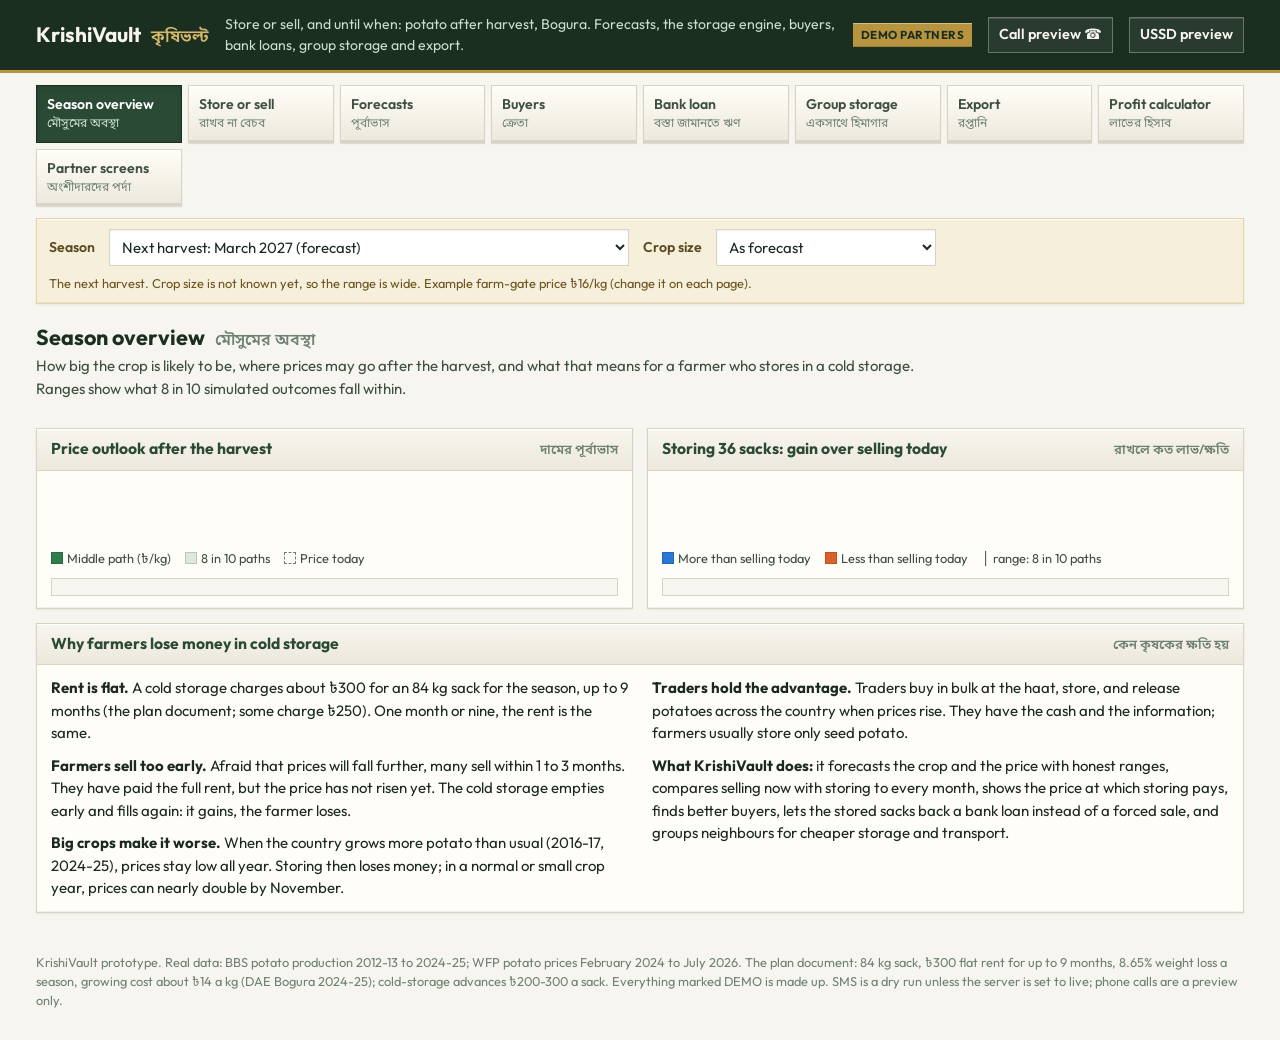
==== commit 8d765263: "Follow the plan document as the main model, and add the AI architecture Where the plan document and " ====
--- a/krishivault-pipeline/static/index.html
+++ b/krishivault-pipeline/static/index.html
@@ -166,7 +166,7 @@
     <div class="brand">KrishiVault <span class="bn">কৃষিভল্ট</span></div>
     <div class="top-sub">Store or sell, and until when: potato after harvest, Bogura. Forecasts, the storage engine, buyers, bank loans, group storage and export.</div>
     <span class="demo-flag" title="Partners, banks, buyers and export prices on these screens are made up">DEMO PARTNERS</span>
-    <a class="top-link" href="/call">Call preview ☎</a>
+    <a class="top-link" href="/call">Call preview ☎</a><a class="top-link" href="/ussd">USSD preview</a>
   </div>
 </header>
 
@@ -221,7 +221,7 @@
   </div>
   <div class="panel" style="margin-top:14px"><h2>Why farmers lose money in cold storage <span class="bn">কেন কৃষকের ক্ষতি হয়</span></h2>
     <div class="panel-body story">
-      <p><b>Rent is flat.</b> A cold storage charges about ৳250 for an 84 kg sack for the season, up to 9 months. One month or nine, the rent is the same.</p>
+      <p><b>Rent is flat.</b> A cold storage charges about ৳300 for an 84 kg sack for the season, up to 9 months (the plan document; some charge ৳250). One month or nine, the rent is the same.</p>
       <p><b>Farmers sell too early.</b> Afraid that prices will fall further, many sell within 1 to 3 months. They have paid the full rent, but the price has not risen yet. The cold storage empties early and fills again: it gains, the farmer loses.</p>
       <p><b>Big crops make it worse.</b> When the country grows more potato than usual (2016-17, 2024-25), prices stay low all year. Storing then loses money; in a normal or small crop year, prices can nearly double by November.</p>
       <p><b>Traders hold the advantage.</b> Traders buy in bulk at the haat, store, and release potatoes across the country when prices rise. They have the cash and the information; farmers usually store only seed potato.</p>
@@ -244,10 +244,11 @@
           <div><label class="f" for="pCash">Cash needed (৳)</label><input id="pCash" type="number" min="0" step="500" value="0"></div>
           <div><label class="f" for="pDays">Within (days)</label><input id="pDays" type="number" min="0" step="1" value="0"></div>
           <div><label class="f" for="pLoan">Loan if storing</label><select id="pLoan"><option value="cheapest">Cheapest that fits</option><option value="cold_storage">Cold-storage advance</option><option value="bank">Bank loan</option><option value="none">No loan</option></select></div>
-          <div><label class="f" for="pCost">Own cost (৳/kg, optional)</label><input id="pCost" type="number" min="0" step="0.5" placeholder="e.g. 15.6"></div>
+          <div><label class="f" for="pCost">Own growing cost (৳/kg, optional)</label><input id="pCost" type="number" min="0" step="0.5" placeholder="local benchmark ৳14"></div>
+          <div class="wide"><label class="small"><input id="pCount" type="checkbox"> The farmer agrees to be counted, without name or number, in the district figures (Government screen)</label></div>
           <details class="more wide"><summary>Costs and assumptions (change to the farmer's own)</summary>
             <div class="form" style="margin-top:8px" id="termsBox"></div>
-            <p class="small">Field notes: 84 kg sack, ৳250 rent for up to 9 months, cold-storage advance ৳200-300 a sack. Losses, sack, carrying and selling costs, and loan rates are working assumptions to check in the pilot.</p>
+            <p class="small">Plan document: 84 kg sack, ৳300 rent for up to 9 months (some charge ৳250), cold-storage advance ৳200-300 a sack. Weight loss: the plan's 8.65% over a full season (0.78% a month plus 2% rotten at exit). Sack, carrying and selling costs, home-store loss and loan rates are working assumptions to check in the pilot.</p>
           </details>
           <div class="wide row"><button class="btn primary" type="submit">Work it out</button><a class="btn" href="/call" style="text-decoration:none;text-align:center">Same question by phone ☎</a></div>
         </form>
@@ -335,7 +336,7 @@
 <!-- ============================================================ LOAN -->
 <section class="page" id="page-loan">
   <h1 class="page-title">A bank loan against stored potatoes <span class="bn">বস্তা জামানতে ব্যাংক ঋণ</span></h1>
-  <p class="lead">Cash needs force early sales. With the sacks in cold storage as security, a bank can lend instead. KrishiVault does not lend: it checks the receipt with the cold storage, values the crop carefully, works out the repayment risk and sends the application. The bank decides. All banks here are <span class="tag demo">DEMO</span>.</p>
+  <p class="lead">Cash needs force early sales. With the sacks in cold storage as security, a bank can lend instead. KrishiVault does not lend: the cold storage issues a digital receipt (weighed and graded, sent to the farmer by SMS), KrishiVault values the crop carefully (after the season's 8.65% weight loss), works out the repayment risk and sends the application. The bank decides. Once it approves, the sacks leave the cold storage only with the bank's agreement, and the sale pays the cold storage, then the bank, then the farmer. All banks here are <span class="tag demo">DEMO</span>.</p>
   <div class="grid side">
     <div class="panel"><h2>How much can be borrowed <span class="bn">কত ঋণ</span></h2><div class="panel-body">
       <div class="form">
@@ -349,7 +350,7 @@
       <div class="form">
         <div><label class="f" for="aName">Farmer</label><input id="aName" value="Demo farmer"></div>
         <div><label class="f" for="aPhone">Phone</label><input id="aPhone" placeholder="01XXXXXXXXX"></div>
-        <div><label class="f" for="aReceipt">Cold-storage receipt no.</label><input id="aReceipt" placeholder="from the booking"></div>
+        <div><label class="f" for="aReceipt">Cold-storage receipt no.</label><input id="aReceipt" placeholder="e.g. CSA-0001 (Partner screens → Cold storage)"></div>
         <div><label class="f" for="aCs">Cold storage</label><select id="aCs"></select></div>
         <div><label class="f" for="aBank">Lender</label><select id="aBank"></select></div>
         <div class="wide"><button class="btn" id="aGo" type="button">Send the application</button></div>
@@ -363,7 +364,7 @@
 
 <!-- ============================================================ GROUP -->
 <section class="page" id="page-group">
-  <h1 class="page-title">Group storage <span class="bn">একসাথে হিমাগারে রাখা</span></h1>
+  <h1 class="page-title">Group storage and group selling <span class="bn">একসাথে রাখা, একসাথে বেচা</span></h1>
   <p class="lead">Neighbours combine their sacks into one order. Sharing a truck saves money straight away. A cold storage may offer a lower rent for a big order; that saving counts <b>only after the cold storage agrees</b> on its screen, never before.</p>
   <div id="groupPools" class="grid two"></div>
   <div class="grid side" style="margin-top:14px">
@@ -376,6 +377,11 @@
       </div><p class="small" id="gOut"></p></div></div>
     <div class="panel"><h2>Cost for this farmer <span class="bn">খরচের তুলনা</span></h2><div class="panel-body" id="groupCmp">…</div></div>
   </div>
+  <div class="panel" style="margin-top:14px"><h2>Sell together <span class="bn">দলে মিলে বেচা</span></h2><div class="panel-body">
+    <p class="small">The plan's fourth decision, "group sell": the group's sacks as one sorted lot reach buyers one farmer cannot (a chips factory from 5,000 kg, an exporter from 10,000 kg). Shared out to the buyers that leave the most money per kg, against each member selling to the haat trader. Buyers are <span class="tag demo">DEMO</span>.</p>
+    <div id="groupSale">…</div>
+    <div class="row" style="margin-top:8px"><button class="btn" id="gLot" type="button">Send the group lot to the buyers' screen</button><span class="small" id="gLotOut"></span></div>
+  </div></div>
 </section>
 
 <!-- ============================================================ EXPORT -->
@@ -434,15 +440,30 @@
     <button class="btn" data-role="cold_storage" aria-pressed="true">Cold storage</button>
     <button class="btn" data-role="bank" aria-pressed="false">Bank</button>
     <button class="btn" data-role="buyer" aria-pressed="false">Buyer</button>
-    <button class="btn" data-role="helper" aria-pressed="false">KrishiVault helper</button>
+    <button class="btn" data-role="helper" aria-pressed="false">Field agent (helper)</button>
+    <button class="btn" data-role="government" aria-pressed="false">Government (DAM, DAE)</button>
   </div>
   <div class="grid two">
-    <div class="panel"><h2>Requests <span class="bn">অনুরোধ</span></h2><div class="panel-body"><div class="events" id="evList">…</div></div></div>
+    <div class="panel"><h2 id="evTitle">Requests <span class="bn">অনুরোধ</span></h2><div class="panel-body"><div class="events" id="evList">…</div></div></div>
     <div class="panel"><h2 id="roleSideTitle">To act on</h2><div class="panel-body" id="roleSide">…</div></div>
   </div>
+  <div class="panel" id="rcPanel" style="margin-top:14px"><h2>Issue a storage receipt <span class="bn">হিমাগারের রসিদ দিন</span></h2><div class="panel-body">
+    <p class="small">The cold storage weighs and grades the sacks and records them here; the farmer gets the receipt number by SMS. A bank loan uses the number as proof.</p>
+    <div class="form">
+      <div><label class="f" for="rcCs">Cold storage</label><select id="rcCs"></select></div>
+      <div><label class="f" for="rcName">Farmer</label><input id="rcName" value="Demo farmer"></div>
+      <div><label class="f" for="rcPhone">Phone (SMS)</label><input id="rcPhone" placeholder="01XXXXXXXXX"></div>
+      <div><label class="f" for="rcSacks">Sacks</label><input id="rcSacks" type="number" min="1" value="36"></div>
+      <div><label class="f" for="rcKg">Weighed (kg)</label><input id="rcKg" type="number" min="1" placeholder="sacks × 84"></div>
+      <div><label class="f" for="rcGrade">Grade</label><select id="rcGrade"><option value="table">Table potato</option><option value="seed">Seed potato</option></select></div>
+      <div><label class="f" for="rcAdv">Advance given (৳/sack)</label><input id="rcAdv" type="number" min="0" step="10" value="0"></div>
+      <div class="wide"><button class="btn primary" id="rcGo" type="button">Issue the receipt and SMS it</button></div>
+    </div>
+    <p class="small" id="rcOut"></p>
+  </div></div>
 </section>
 </main>
-<footer>KrishiVault prototype. Real data: BBS potato production 2012-13 to 2024-25; WFP potato prices February 2024 to July 2026. Field notes: 84 kg sack, ৳250 flat rent for up to 9 months, cold-storage advances ৳200-300 a sack. Everything marked DEMO is made up. SMS is a dry run unless the server is set to live; phone calls are a preview only.</footer>
+<footer>KrishiVault prototype. Real data: BBS potato production 2012-13 to 2024-25; WFP potato prices February 2024 to July 2026. The plan document: 84 kg sack, ৳300 flat rent for up to 9 months, 8.65% weight loss a season, growing cost about ৳14 a kg (DAE Bogura 2024-25); cold-storage advances ৳200-300 a sack. Everything marked DEMO is made up. SMS is a dry run unless the server is set to live; phone calls are a preview only.</footer>
 
 <script>
 'use strict';
@@ -706,7 +727,9 @@
     (rec.key === 'sell_now' ? '.' : `, ${tkSigned(rp.advice.vs_sell_now)} against selling everything at once.`) +
     (alt ? ` The other choices: ${alt}.` : '') +
     (rp.store_all_by_month.length > 1 ? (() => { const v = rp.store_all_by_month.map(m => m.vs_sell_now), lo = Math.min(...v), hi = Math.max(...v);
-      return ` Storing all ${sacks} sacks, sold in any month with a real price (${rp.store_all_by_month.map(m => m.month_en.slice(0, 3)).join(', ')}): ${hi < 0 ? 'a loss of ' + tk(-hi) + ' to ' + tk(-lo) : lo > 0 ? 'a gain of ' + tk(lo) + ' to ' + tk(hi) : tkSigned(lo) + ' to ' + tkSigned(hi)}.`; })() : '') + ` <span class="small">Valued at ${esc(rp.basis)}, with the same costs.</span></p>`;
+      return ` Storing all ${sacks} sacks, sold in any month with a real price (${rp.store_all_by_month.map(m => m.month_en.slice(0, 3)).join(', ')}): ${hi < 0 ? 'a loss of ' + tk(-hi) + ' to ' + tk(-lo) : lo > 0 ? 'a gain of ' + tk(lo) + ' to ' + tk(hi) : tkSigned(lo) + ' to ' + tkSigned(hi)}.`; })() : '') +
+    (rp.net_profit && rp.net_profit.with_advice != null ? ` <b>Net profit</b> after a growing cost of ৳${num(rp.net_profit.growing_cost_per_kg, 2)}/kg: ${tk(rp.net_profit.sold_at_harvest)} if everything was sold at the harvest, ${tk(rp.net_profit.with_advice)} with the advice${rp.net_profit.times ? ` (<b>${num(rp.net_profit.times, 1)} times</b>)` : ''}.` : '') +
+    ` <span class="small">Valued at ${esc(rp.basis)}, with the same costs.${rp.net_profit ? ' Growing cost: ' + esc(rp.net_profit.source) + '.' : ''}</span></p>`;
 }
 function learnedNote(rise, replay) {
   const s = rise.learned_from;
@@ -762,10 +785,10 @@
 
 /* ---------------- store or sell */
 const TERMS = [
-  ['rent_per_sack', 'Rent a sack, whole season (৳)', 250, 10], ['sack_kg', 'Sack size (kg)', 84, 1],
+  ['rent_per_sack', 'Rent a sack, whole season (৳)', 300, 10], ['sack_kg', 'Sack size (kg)', 84, 1],
   ['sack_cost', 'Empty sack (৳)', 40, 1], ['carry_in_per_sack', 'Carry to cold storage (৳/sack)', 25, 1],
   ['load_unload_per_sack', 'Loading, unloading (৳/sack)', 15, 1], ['sell_from_store_per_sack', 'Selling from store (৳/sack)', 30, 1],
-  ['sell_now_per_sack', 'Selling at the field (৳/sack)', 10, 1], ['monthly_weight_loss', 'Weight loss a month (%)', 0.5, 0.1, 100],
+  ['sell_now_per_sack', 'Selling at the field (৳/sack)', 10, 1], ['monthly_weight_loss', 'Weight loss a month (%)', 0.78, 0.01, 100],
   ['exit_sorting_loss', 'Rotten when taken out (%)', 2, 0.5, 100], ['cs_advance_per_sack', 'Cold-storage advance (৳/sack)', 250, 10],
   ['cs_advance_rate_year', 'Advance interest (% a year)', 14, 0.5, 100], ['bank_rate_year', 'Bank interest (% a year)', 11, 0.5, 100],
 ];
@@ -782,8 +805,9 @@
   let plan;
   const body = planBody({quantity: val('#pQty'), unit: $('#pUnit').value, price_today: val('#pPrice'), stored: $('#pStored').value,
     cash_needed_tk: val('#pCash') || 0, cash_days: val('#pDays') || 0, loan_source: $('#pLoan').value,
-    production_cost_per_kg: val('#pCost') || null, terms: readTerms()});
+    production_cost_per_kg: val('#pCost') || null, terms: readTerms(), count_me: $('#pCount').checked});
   try { plan = await api('/api/storage/plan', body); } catch (e) { $('#planErr').textContent = e.message; return; }
+  $('#pCount').checked = false;   // count each farmer once
   const rec = plan.recommendation, opts = plan.options, inp = plan.inputs;
   const optCard = o => !o ? '' : `<div class="opt ${o.key === rec.key ? 'on' : ''}"><h4>${esc(o.title_en)} ${o.key === rec.key ? '<span class="tag real">ADVISED</span>' : ''}</h4><div class="bn">${esc(o.title_bn)}</div>
       <div class="money">${tk(o.money_mean)}</div><div class="small">${o.key === 'sell_now' ? 'certain, at today\'s price' : 'average; 8 in 10: ' + tk(o.money_low) + ' to ' + tk(o.money_high)}</div>
@@ -798,8 +822,9 @@
   out.innerHTML = `
     <div class="rec ${rec.key}"><h3>${esc(rec.title_en)}</h3><div class="bn">${esc(rec.title_bn)}</div>
       <ul>${rec.reasons.map(r => `<li>${esc(r)}</li>`).join('')}</ul>
-      <div class="small" style="margin-top:6px">${num(inp.quantity_kg)} kg = ${inp.sacks} sacks of ${inp.terms.sack_kg} kg = ${num(inp.maunds, 1)} maunds · price today ৳${num(inp.price_today, 1)}/kg · season ${esc(plan.outlook.season)}, ${plan.months_left} month(s) of storage left</div>${replayNote(plan)}</div>
-    <div class="options">${optCard(opts.sell_now)}${optCard(opts.store)}${optCard(opts.sell_part)}</div>
+      <div class="small" style="margin-top:6px">${num(inp.quantity_kg)} kg = ${inp.sacks} sacks of ${inp.terms.sack_kg} kg = ${num(inp.maunds, 1)} maunds · price today ৳${num(inp.price_today, 1)}/kg · season ${esc(plan.outlook.season)}, ${plan.months_left} month(s) of storage left${plan.counted ? ' · <b>counted for the district figures</b> (no name or number)' : ''}</div>${replayNote(plan)}</div>
+    <div class="options">${optCard(opts.sell_now)}${optCard(opts.store)}${optCard(opts.sell_part)}${optCard(opts.staggered)}</div>
+    ${profitPanel(plan)}
     ${plan.months_left ? `<div class="panel"><h2>Gain over selling today, by month of sale <span class="bn">মাসভিত্তিক লাভ/ক্ষতি</span></h2><div class="panel-body"><div class="chart" id="planChart"></div>
       <div class="legend"><span><i style="background:var(--gain)"></i>More than selling today</span><span><i style="background:var(--loss)"></i>Less</span><span>│ 8 in 10 paths</span></div>
       <div class="table-wrap" style="margin-top:10px"><table><thead><tr><th>When</th><th class="n">Price ৳/kg (low – middle – high)</th><th class="n">Money in hand</th><th class="n">vs now</th><th class="n">Beats now</th><th class="n">Pays above</th></tr></thead><tbody>${rows}</tbody></table></div>
@@ -809,7 +834,7 @@
       </div></div>` : ''}
     <div class="panel" style="margin-top:14px"><h2>Act on it <span class="bn">পরবর্তী ধাপ</span></h2><div class="panel-body">
       <div class="form"><div><label class="f" for="actName">Farmer</label><input id="actName" value="Demo farmer"></div><div><label class="f" for="actPhone">Phone (for SMS)</label><input id="actPhone" placeholder="01XXXXXXXXX (or comma-separated)"></div></div>
-      <div class="row" style="margin-top:8px"><button class="btn primary" id="actSms" type="button">Send this advice by SMS</button>
+      <div class="row" style="margin-top:8px"><button class="btn primary" id="actSms" type="button">Send this advice by SMS</button>${inp.stored === 'no' ? '<button class="btn" id="actCure" type="button">Send the curing reminder</button>' : ''}
         ${rec.key !== 'sell_now' && inp.stored === 'no' ? `<button class="btn" id="actBook" type="button">Ask the cold storage for ${rec.key === 'sell_part' ? opts.sell_part.store_sacks : inp.sacks} sacks</button>` : ''}
         <a class="btn" href="#buyers" style="text-decoration:none;text-align:center">Compare buyers</a><a class="btn" href="#loan" style="text-decoration:none;text-align:center">Loan against the sacks</a></div>
       <div id="actOut" class="small" style="margin-top:8px"></div></div></div>
@@ -826,16 +851,40 @@
       o.innerHTML = r.error ? `<span class="err">${esc(r.error)}</span>` : `${r.dry_run ? '<span class="tag info">DRY RUN</span> not sent; this is the SMS that would go out:' : '<span class="tag real">SENT</span>'}<pre class="req bn">${esc(r.text)}</pre>`;
     } catch (e) { o.innerHTML = `<span class="err">${esc(e.message)}</span>`; }
   };
+  const cureBtn = $('#actCure');
+  if (cureBtn) cureBtn.onclick = async () => {
+    const o = $('#actOut'), phone = $('#actPhone').value.trim();
+    if (!phone) { o.innerHTML = `<span class="err">Enter a phone number to send SMS.</span>`; return; }
+    try { const r = await api('/api/sms/curing', {phone});
+      o.innerHTML = r.error ? `<span class="err">${esc(r.error)}</span>` : `${r.dry_run ? '<span class="tag info">DRY RUN</span> not sent; this is the SMS that would go out:' : '<span class="tag real">SENT</span>'}<pre class="req bn">${esc(r.text)}</pre>`;
+    } catch (e) { o.innerHTML = `<span class="err">${esc(e.message)}</span>`; }
+  };
   const bookBtn = $('#actBook');
   if (bookBtn) bookBtn.onclick = async () => {
     try { const sacks = rec.key === 'sell_part' ? opts.sell_part.store_sacks : inp.sacks;
       const r = await api('/api/storage/book', {sacks, farmer_name: $('#actName').value || 'Demo farmer', phone: $('#actPhone').value.trim() || null, advice: rec.title_en});
-      $('#actOut').innerHTML = `Request sent to the cold storage's screen. Receipt no. <b>${esc(r.ref)}</b> (demo). It can back a bank loan.`;
+      if (r.no_space) { $('#actOut').innerHTML = `This cold storage has no room for ${sacks} sacks${r.try_instead && r.try_instead.length ? '; space at ' + r.try_instead.map(c => esc(c.name)).join(', ') : ''}. Counted for the government screen.`; return; }
+      $('#actOut').innerHTML = `Request sent to the cold storage's screen, no. <b>${esc(r.ref)}</b> (demo). When the sacks arrive, the cold storage weighs them and issues the digital receipt (Partner screens → Cold storage); the receipt number backs a bank loan.`;
       $('#aReceipt').value = 'DEMO-' + r.ref; $('#lSacks').value = sacks;
     } catch (e) { $('#actOut').innerHTML = `<span class="err">${esc(e.message)}</span>`; }
   };
 }
 const best = plan => plan.best_month ? plan.best_month.h : -1;
+function profitPanel(plan) {
+  // Net profit after the growing cost: the farmer's own, or the pre-loaded local benchmark (the plan's "Calculate")
+  const p = plan.net_profit;
+  if (!p) return '';
+  const rec = plan.recommendation;
+  return `<div class="panel"><h2>Net profit after the growing cost <span class="bn">খরচ বাদে লাভ</span></h2><div class="panel-body">
+    <div class="tiles">
+      <div class="tile"><div class="label">Growing cost</div><div class="value">৳${num(p.growing_cost_per_kg, 2)}/kg</div><div class="sub">${esc(p.source)}; ${tk(p.growing_cost)} in all</div></div>
+      <div class="tile"><div class="label">Sell everything now</div><div class="value ${p.sell_all_now < 0 ? 'down' : ''}">${tk(p.sell_all_now)}</div><div class="sub">${p.below_cost_now ? 'today\'s price is below the cost' : 'profit after every cost'}</div></div>
+      <div class="tile"><div class="label">With the advice</div><div class="value">${tk(p.with_advice)}</div><div class="sub">8 in 10: ${tk(p.with_advice_low)} to ${tk(p.with_advice_high)}${p.times ? ' · about ' + num(p.times, 1) + ' times selling now' : ''}</div></div>
+    </div>
+    <p class="small">The plan: farmers keep no written records, so KrishiVault pre-loads a local cost benchmark. The plan's own figure (৳3.50-3.66 a kg) is from 2016; today's is about ৳14 a kg. Enter the farmer's own cost to replace it.</p>
+    ${plan.glut && plan.glut.warning ? `<p class="note honest">Glut warning: a big crop or a flat outlook. Banks lend at most ${pct(plan.glut.bank_ltv_used)} of the careful value this season (the plan's cap).</p>` : ''}
+  </div></div>`;
+}
 
 /* ---------------- forecasts */
 let districtsLoaded = false;
@@ -956,9 +1005,9 @@
 }
 function showPack(r) {
   $('#aBank').value = r.bank.id;
-  $('#loanPack').innerHTML = `<p><b>${esc(r.bank.name)}</b> <span class="tag demo">DEMO</span> lends up to ${num(r.bank.ltv * 100)}% of a careful value.</p>
+  $('#loanPack').innerHTML = `<p><b>${esc(r.bank.name)}</b> <span class="tag demo">DEMO</span> lends up to ${num(r.bank.ltv * 100)}% of a careful value${r.glut_cap ? `; <b>${num(r.ltv_used * 100)}% this season</b> (glut warning: the plan's cap)` : ''}.</p>
     <div class="table-wrap"><table><tbody>
-      <tr><td>Crop</td><td class="n">${r.crop.sacks} sacks, ${num(r.crop.kg)} kg; about ${num(r.crop.kg_at_end)} kg after ${r.months} months</td></tr>
+      <tr><td>Crop</td><td class="n">${r.crop.sacks} sacks, ${num(r.crop.kg)} kg; ${num(r.crop.kg_at_end)} kg after a full season's weight loss (${num(r.crop.shrinkage_buffer * 100, 2)}%, the buffer)</td></tr>
       <tr><td>Value today</td><td class="n">${tk(r.crop.value_today)} at ৳${num(r.crop.price_today, 1)}/kg</td></tr>
       <tr><td>Price when the loan ends (${esc(r.ends)})</td><td class="n">৳${num(r.price_at_end.low, 1)} – ৳${num(r.price_at_end.mid, 1)} – ৳${num(r.price_at_end.high, 1)}</td></tr>
       <tr><td>Careful price used</td><td class="n">৳${num(r.careful_price, 1)}/kg</td></tr>
@@ -968,7 +1017,13 @@
       <tr><td>Loan, interest, fee</td><td class="n">${tk(r.loan)} + ${tk(r.interest)} + ${tk(r.fee)}</td></tr>
       <tr><td>Repayment risk</td><td class="n">${esc(r.risk)} (${pct(r.chance_crop_worth_less_than_repayment)}); cover ${r.cover}×</td></tr>
       <tr><td>Repayment plan</td><td class="n">${esc(r.repayment_plan)}</td></tr>
-      <tr><td>Bank needs</td><td class="n">${r.bank.needs.map(esc).join('; ')}</td></tr></tbody></table></div>`;
+      <tr><td>Bank needs</td><td class="n">${r.bank.needs.map(esc).join('; ')}</td></tr></tbody></table></div>
+    <h3 style="font-size:.9rem;margin:14px 0 4px">When the potatoes are sold in ${esc(r.ends)} (middle price ৳${num(r.at_sale.price_per_kg, 1)}/kg)</h3>${splitTable(r.at_sale)}`;
+}
+function splitTable(sp) {
+  // Who is paid from a sale, in order: selling costs, the cold storage, the bank, then the farmer
+  return `<div class="table-wrap"><table><tbody>${sp.lines.map(l => `<tr${l.to === 'farmer' ? ' style="font-weight:700"' : ''}><td>${esc(l.line)} <span class="small muted">${esc(l.to)}</span></td><td class="n">${l.tk < 0 ? '−' + tk(-l.tk) : tk(l.tk)}${l.unpaid ? ` <span class="small" style="color:var(--red)">${tk(l.unpaid)} unpaid</span>` : ''}</td></tr>`).join('')}</tbody></table></div>
+    <p class="small">${esc(sp.note)}${sp.covered ? '' : ' <b>The sale does not cover everything owed.</b>'}</p>`;
 }
 
 /* ---------------- group storage */
@@ -995,6 +1050,19 @@
       <tr><td>If the cold storage agrees the offer</td><td class="n">৳${c.group_if_agreed.rent}</td><td class="n">৳${c.group_now.transport}</td><td class="n">${tk(c.group_if_agreed.total)}</td><td class="n up">${tk(c.group_if_agreed.saving)}</td></tr></tbody></table></div>
       <p class="note">${esc(c.note)} With these ${c.sacks} sacks the group has ${num(c.pool.total_sacks)}.</p>`;
   } catch (e) { $('#groupCmp').innerHTML = `<p class="err">${esc(e.message)}</p>`; }
+  runGroupSale();
+}
+async function runGroupSale() {
+  try {
+    const g = await api(`/api/groups/${encodeURIComponent($('#gPool').value)}/sale?price_today=${season().price}`);
+    $('#groupSale').innerHTML = `<div class="tiles">
+        <div class="tile"><div class="label">The group lot</div><div class="value">${num(g.pool.total_sacks)} sacks</div><div class="sub">${num(g.lot_kg)} kg, ${g.pool.member_count} farmers</div></div>
+        <div class="tile"><div class="label">Money per kg</div><div class="value">৳${num(g.lot_per_kg, 2)}</div><div class="sub">at the haat alone: ৳${num(g.haat_per_kg, 2)}</div></div>
+        <div class="tile"><div class="label">More for the group</div><div class="value up">${tk(g.total_gain)}</div><div class="sub">${tk(g.gain_per_sack)} a sack</div></div></div>
+      <div class="table-wrap"><table><thead><tr><th>Buyer</th><th class="n">Takes</th><th class="n">From (kg)</th><th class="n">Money per kg</th></tr></thead><tbody>
+      ${g.shares.map(x => `<tr><td>${esc(x.buyer)} ${x.demo ? demoTag(true) : ''}</td><td class="n">${num(x.kg)} kg</td><td class="n">${num(x.min_kg)}</td><td class="n">৳${num(x.net_per_kg, 2)}</td></tr>`).join('')}</tbody></table></div>
+      <p class="note">${esc(g.note)} ${esc(g.rule)}</p>`;
+  } catch (e) { $('#groupSale').innerHTML = `<p class="err">${esc(e.message)}</p>`; }
 }
 
 /* ---------------- export */
@@ -1061,9 +1129,37 @@
 
 /* ---------------- partner screens */
 let role = 'cold_storage', pTimer = null;
-function partnerTimer(on) { clearInterval(pTimer); pTimer = on ? setInterval(() => loadPartners().catch(() => {}), 5000) : null; }
-const KIND = {cold_storage_booking: 'Space request', group_storage_join: 'Group storage', buyer_lot: 'Lot for sale', loan_application: 'Loan application', helper_callback: 'Call back'};
+function partnerTimer(on) {
+  clearInterval(pTimer);
+  // refresh every 5 seconds, but not while someone is typing in the side panel
+  pTimer = on ? setInterval(() => { const a = document.activeElement; if (a && a.tagName === 'INPUT' && $('#roleSide').contains(a)) return; loadPartners().catch(() => {}); }, 5000) : null;
+}
+const KIND = {cold_storage_booking: 'Space request', storage_receipt: 'Storage receipt', group_storage_join: 'Group storage', buyer_lot: 'Lot for sale', loan_application: 'Loan application', helper_callback: 'Call back'};
+async function loadGovernment() {
+  const s = season(), g = await api(`/api/government?month=${s.month}&year=${s.year}${whatIf() != null ? '&gap_override_pct=' + whatIf() : ''}`);
+  $('#evTitle').innerHTML = 'Farmer figures by district <span class="bn">জেলাভিত্তিক কৃষকের তথ্য</span>';
+  $('#roleSideTitle').textContent = 'Glut warning and cold-storage fill';
+  const shown = g.farmers.filter(f => f.shown);
+  $('#evList').innerHTML = `<p class="small">${esc(g.consent)}</p>` + (g.farmers.length ? `<div class="table-wrap"><table><thead><tr><th>District</th><th class="n">Farmers</th><th class="n">Need cash within 7 days of harvest</th><th class="n">Middle cash need</th><th class="n">Advised: sell now / part / store</th></tr></thead><tbody>
+    ${g.farmers.map(f => f.shown ? `<tr><td>${esc(f.district)}</td><td class="n">${f.farmers}</td><td class="n">${pct(f.need_cash_within_7_days)} <span class="small">of ${f.at_harvest}</span></td><td class="n">${tk(f.median_cash_need_tk)}</td><td class="n">${pct(f.advised.sell_now)} / ${pct(f.advised.sell_part)} / ${pct(f.advised.store)}</td></tr>`
+      : `<tr class="off"><td>${esc(f.district)}</td><td class="n">${f.farmers}</td><td colspan="3" class="small">${esc(f.why)}</td></tr>`).join('')}</tbody></table></div>`
+    : '<p class="muted">No farmer has agreed to be counted yet. Tick the box on the Store or sell page, or press 8 after the answer in the call preview.</p>') +
+    (g.farmers.length && !shown.length ? '<p class="small">A district appears once 5 farmers there have agreed.</p>' : '') +
+    '<p class="note">What the plan adds for policy makers: direct, farmer-originated, timestamped figures with an auditable trail, not only market prices and production. Checks and sampling still matter.</p>';
+  const gl = g.glut;
+  $('#roleSide').innerHTML = `<div class="tile"><div class="label">Glut warning, crop ${esc(gl.season)} ${demoTag(false)}</div><div class="value" style="font-size:1.1rem">${gl.level === 'high' ? 'HIGH' : gl.level === 'low' ? 'Low (small crop)' : 'Normal'}</div>
+      <div class="sub">Crop ${gl.crop_gap_pct > 0 ? '+' : ''}${gl.crop_gap_pct}% against the trend (±${gl.crop_gap_range_pct}%); rise strength ${num(gl.rise_strength, 2)}</div></div>
+    <p>${esc(gl.say)}</p><p class="small">${esc(gl.basis)}.</p>
+    <h3 style="font-size:.92rem;margin:14px 0 6px">Cold-storage fill ${demoTag(true)}</h3>
+    <div class="table-wrap"><table><thead><tr><th>Cold storage</th><th class="n">Full</th><th class="n">Requested / received on KrishiVault</th><th class="n">Rent</th><th>Partner check</th></tr></thead><tbody>
+    ${g.storage.map(c => `<tr><td>${esc(c.cold_storage)} <span class="small">${esc(c.upazila)}, ${esc(c.district)}</span></td><td class="n">${pct(c.fill)}</td><td class="n">${num(c.requested_on_krishivault)} / ${num(c.receipts_on_krishivault)} sacks</td><td class="n">৳${c.rent_per_sack}</td><td class="small">${c.generator && c.separate_seed_table_chambers ? 'generator, seed and table chambers' : 'not yet: ' + [c.generator ? '' : 'no generator', c.separate_seed_table_chambers ? '' : 'one chamber'].filter(Boolean).join(', ')}</td></tr>`).join('')}</tbody></table></div>
+    ${Object.keys(g.space_requests).length ? `<p class="small">Space requests that found no room: ${Object.entries(g.space_requests).map(([d, v]) => `${esc(d)} ${v.no_space} of ${v.requests} (${pct(v.share)})`).join('; ')}.</p>` : ''}
+    <p class="small">Average rent ৳${g.average_rent_per_sack} a sack (demo cold storages). In a pilot: fill rates reported by partner cold storages.</p>`;
+}
 async function loadPartners() {
+  $('#rcPanel').hidden = role !== 'cold_storage';
+  if (role === 'government') return loadGovernment();
+  $('#evTitle').innerHTML = 'Requests <span class="bn">অনুরোধ</span>';
   const evs = await api('/api/events?partner=' + role);
   $('#evList').innerHTML = evs.length ? evs.map(e => `<div class="event"><div class="head"><span><b>${esc(KIND[e.kind] || e.kind)}</b> · no. ${esc(e.ref)}</span><span>${esc(e.time.replace('T', ' '))} · ${esc(e.district || '')} ${e.phone ? '· ' + esc(e.phone) : ''}</span></div>
       <div class="sum">${esc(e.summary_bn)}</div><div class="small">${Object.entries(e.details || {}).filter(([k, v]) => v != null && typeof v !== 'object').map(([k, v]) => esc(k.replace(/_/g, ' ')) + ': ' + esc(v)).join(' · ')}</div></div>`).join('')
@@ -1071,28 +1167,52 @@
   const side = $('#roleSide');
   if (role === 'bank' || role === 'cold_storage') {
     const apps = await api('/api/finance/applications');
-    $('#roleSideTitle').textContent = role === 'bank' ? 'Loan applications' : 'Receipts to confirm for banks';
+    $('#roleSideTitle').textContent = role === 'bank' ? 'Loan applications' : 'Receipts and group offers';
     const list = role === 'bank' ? apps : apps.filter(a => a.status.startsWith('waiting'));
     side.innerHTML = list.length ? list.map(a => `<div class="event"><div class="head"><span><b>${esc(a.farmer)}</b> · ${a.sacks} sacks · receipt ${esc(a.receipt_no)}</span><span>${esc(a.cold_storage.name)}</span></div>
       <div>${esc(a.estimate.bank.name)}: ${tk(a.estimate.loan)} for ${a.estimate.months} months · risk ${esc(a.estimate.risk)} (${pct(a.estimate.chance_crop_worth_less_than_repayment)})</div>
-      <div class="small">Status: <b>${esc(a.status)}</b></div>
+      <div class="small">Status: <b>${esc(a.status)}</b>${a.paid_out ? ` · paid out ${tk(a.paid_out.amount)} by ${esc(a.paid_out.by)} to ${esc(a.paid_out.to)} (demo)` : ''}</div>
       <div class="row" style="margin-top:6px">${role === 'cold_storage' ? `<input type="number" min="0" value="${a.sacks}" id="cf_${esc(a.id)}" style="flex:0 1 110px"><button class="btn small" data-confirm="${esc(a.id)}" type="button">Confirm sacks in store</button>`
         : a.status.startsWith('receipt confirmed') ? `<button class="btn small primary" data-dec="${esc(a.id)}" data-ok="1" type="button">Approve (demo)</button><button class="btn small" data-dec="${esc(a.id)}" data-ok="0" type="button">Decline</button>` : ''}</div></div>`).join('')
       : `<p class="muted">${role === 'bank' ? 'No applications yet (Bank loan page, or 4 in the call preview).' : 'No receipts waiting.'}</p>`;
     $$('[data-confirm]', side).forEach(b => b.onclick = async () => { await api(`/api/finance/applications/${b.dataset.confirm}/receipt`, {sacks_found: Number($('#cf_' + b.dataset.confirm).value)}); loadPartners(); });
-    $$('[data-dec]', side).forEach(b => b.onclick = async () => { await api(`/api/finance/applications/${b.dataset.dec}/decision`, {approve: b.dataset.ok === '1'}); loadPartners(); });
+    $$('[data-dec]', side).forEach(b => b.onclick = async () => { try { await api(`/api/finance/applications/${b.dataset.dec}/decision`, {approve: b.dataset.ok === '1'}); } catch (e) { alert(e.message); } loadPartners(); });
+    if (role === 'bank') {
+      const held = apps.filter(a => a.status.startsWith('approved') || a.settlement);
+      side.insertAdjacentHTML('beforeend', '<h3 style="font-size:.92rem;margin:14px 0 6px">Repaid from the sale <span class="bn">বিক্রি থেকে শোধ</span></h3>' + (held.length ? held.map(a => a.settlement
+        ? `<div class="event"><b>${esc(a.farmer)}</b> · receipt ${esc(a.receipt_no)} · sold at ৳${num(a.settlement.price_per_kg, 1)}/kg<div class="small">Status: <b>${esc(a.status)}</b></div>${splitTable(a.settlement)}</div>`
+        : `<div class="event"><b>${esc(a.farmer)}</b> · receipt ${esc(a.receipt_no)}: held for the bank until the sale.<div class="row" style="margin-top:6px"><input type="number" min="1" step="0.5" value="${a.estimate.price_at_end.mid}" id="sp_${esc(a.id)}" style="flex:0 1 110px" aria-label="Sale price ৳/kg"><button class="btn small" data-sale="${esc(a.id)}" type="button">Record the sale (demo)</button></div></div>`).join('')
+        : '<p class="muted">No approved loan yet.</p>'));
+      $$('[data-sale]', side).forEach(b => b.onclick = async () => { try { await api(`/api/finance/applications/${b.dataset.sale}/sale`, {price_per_kg: Number($('#sp_' + b.dataset.sale).value)}); } catch (e) { alert(e.message); } loadPartners(); });
+    }
     if (role === 'cold_storage') {
+      const p = await partnersData(), recs = await api('/api/receipts');
+      side.insertAdjacentHTML('afterbegin', `<h3 style="font-size:.92rem;margin:0 0 6px">Receipts issued <span class="bn">দেওয়া রসিদ</span></h3>${recs.length ? recs.slice(0, 8).map(r => `<div class="event"><b>${esc(r.no)}</b> · ${esc(r.farmer)} · ${r.sacks} sacks, ${num(r.kg)} kg, ${esc(r.grade)} · ${esc(r.cold_storage.name)}<div class="small">${esc(r.status)}${r.hold ? ' (' + esc(r.hold.bank) + ', loan ' + tk(r.hold.loan) + ')' : ''}</div></div>`).join('') : '<p class="muted">None yet.</p>'}
+        <h3 style="font-size:.92rem;margin:14px 0 6px">Receipts to confirm for banks</h3>`);
+      if (!$('#rcCs').options.length) $('#rcCs').innerHTML = p.cold_storages.map(c => `<option value="${esc(c.id)}">${esc(c.name)}</option>`).join('');
       const pools = await api('/api/groups');
       side.insertAdjacentHTML('beforeend', '<h3 style="font-size:.92rem;margin:14px 0 6px">Group offers to agree</h3>' + pools.map(p => p.tiers.filter(t => t.reached && !t.agreed).map(t =>
         `<div class="event"><b>${esc(p.name)}</b>: ${num(p.total_sacks)} sacks reached ${t.min_sacks}. Agree ৳${t.rent_per_sack}/sack? <button class="btn small" data-agree="${esc(p.id)}" data-min="${t.min_sacks}" type="button">Agree (demo)</button></div>`).join('')).join('') || '<p class="muted">No group has reached an offer yet.</p>');
       $$('[data-agree]', side).forEach(b => b.onclick = async () => { await api(`/api/groups/${b.dataset.agree}/agree`, {min_sacks: Number(b.dataset.min)}); loaded.delete('group'); loadPartners(); });
     }
   } else {
-    $('#roleSideTitle').textContent = role === 'buyer' ? 'How buyers answer' : 'How helpers answer';
-    side.innerHTML = role === 'buyer' ? '<p>Buyers see each lot with its quantity and the farmer\'s price today, and answer with an offer. KrishiVault ranks offers by the money left to the farmer (Buyers page) and calls the farmer back. Fees never change the order.</p>'
-      : '<p>A KrishiVault helper calls back farmers who pressed 9 or could not be understood, with the values the call already collected.</p>';
+    $('#roleSideTitle').textContent = role === 'buyer' ? 'How buyers answer' : 'Price-window alerts';
+    if (role === 'buyer') {
+      side.innerHTML = '<p>Buyers see each lot (one farmer\'s or a group\'s) with its quantity and the farmer\'s price today, and answer with an offer. KrishiVault ranks offers by the money left to the farmer (Buyers page) and calls the farmer back. Fees never change the order.</p>';
+    } else if (!$('#alGo')) {
+      side.innerHTML = `<p>Step 4 of the plan's loop: for every receipt still in a cold storage, the engine runs again for today and the farmer gets an SMS: <b>sell now</b> (how many sacks, to which buyer) or <b>hold</b> (until when). Field agents also call back farmers who pressed 9.</p>
+        <div class="row"><button class="btn primary" id="alGo" type="button">Check price windows and SMS farmers (dry run)</button></div><div id="alOut" class="small" style="margin-top:8px"></div>`;
+      $('#alGo').onclick = async () => { const s = season(); try {
+        const list = await api('/api/alerts/price-window', {month: s.month, year: s.year, price_today: s.price, send: true});
+        $('#alOut').innerHTML = list.length ? `<p>${esc(list[0].when)}, ৳${num(s.price, 1)}/kg (the season above).</p>` + list.map(a => `<div class="event"><b>${esc(a.receipt)}</b> · ${esc(a.farmer)} · ${a.sacks} sacks: <b>${a.action === 'sell' ? 'sell ' + a.sell_sacks + ' now' + (a.buyer ? ' → ' + esc(a.buyer.name) + ' (' + tk(a.buyer.money_total) + ')' : '') : 'hold until ' + esc(a.hold_until || '')}</b>${a.held_for_bank ? ' · held for the bank' : ''}<div class="bn small">${esc(a.sms)}</div><div class="small">${a.sms_result && a.sms_result.error ? esc(a.sms_result.error) : 'SMS dry run'}</div></div>`).join('')
+          : '<p class="muted">No receipts in store. Issue one on the Cold storage screen first.</p>';
+      } catch (e) { $('#alOut').innerHTML = `<span class="err">${esc(e.message)}</span>`; } };
+    }
   }
 }
+$('#rcGo').onclick = async () => { try { const r = await api('/api/receipts', {cold_storage_id: $('#rcCs').value, farmer_name: $('#rcName').value || 'Demo farmer', phone: $('#rcPhone').value.trim() || null, sacks: val('#rcSacks'), kg_weighed: val('#rcKg'), grade: $('#rcGrade').value, advance_per_sack: val('#rcAdv') || 0, month: season().stored === 'cold' ? 3 : season().month, year: season().year});
+  $('#rcOut').innerHTML = `Receipt <b>${esc(r.receipt.no)}</b> issued. SMS ${r.sms_result ? (r.sms_result.error ? '<span class="err">not sent: ' + esc(r.sms_result.error) + '</span>' : r.sms_result.dry_run ? '(dry run)' : 'sent') : '(no phone given)'}: <span class="bn">${esc(r.receipt.sms)}</span> Use the number on the Bank loan page.`;
+  loadPartners(); } catch (e) { $('#rcOut').innerHTML = `<span class="err">${esc(e.message)}</span>`; } };
 $$('#roleTabs button').forEach(b => b.onclick = () => { role = b.dataset.role; $$('#roleTabs button').forEach(x => x.setAttribute('aria-pressed', x === b)); loadPartners(); });
 
 /* ------------------------------------------------------------------ wiring */
@@ -1109,6 +1229,7 @@
 $('#aGo').onclick = async () => { const s = season(); try { const r = await api('/api/finance/apply', {sacks: val('#lSacks'), price_today: val('#lPrice'), month: s.month, year: s.year, months: val('#lMonths'), amount: val('#lAmount') || null, bank_id: $('#aBank').value, farmer_name: $('#aName').value || 'Demo farmer', phone: $('#aPhone').value.trim() || null, cold_storage_id: $('#aCs').value, receipt_no: $('#aReceipt').value.trim() || 'not given'});
   $('#aOut').innerHTML = `Application no. <b>${esc(r.ref)}</b>: ${esc(r.status)}. See Partner screens → Cold storage, then Bank.`; } catch (e) { $('#aOut').innerHTML = `<span class="err">${esc(e.message)}</span>`; } };
 $('#gGo').onclick = runGroupCompare; $('#gPool').onchange = runGroupCompare;
+$('#gLot').onclick = async () => { try { const r = await api(`/api/groups/${encodeURIComponent($('#gPool').value)}/lot?price_today=${season().price}`, {}); $('#gLotOut').innerHTML = `Sent, no. <b>${esc(r.ref)}</b> (Partner screens → Buyer).`; } catch (e) { $('#gLotOut').innerHTML = `<span class="err">${esc(e.message)}</span>`; } };
 $('#gJoin').onclick = async () => { try { const r = await api('/api/groups/join', {pool_id: $('#gPool').value, sacks: val('#gSacks'), name: $('#gName').value || 'Demo farmer'}); $('#gOut').innerHTML = `Joined, no. <b>${esc(r.ref)}</b>. The group now has ${num(r.pool.total_sacks)} sacks.`; const keep = $('#gPool').value; await loadGroups(); $('#gPool').value = keep; await runGroupCompare(); } catch (e) { $('#gOut').innerHTML = `<span class="err">${esc(e.message)}</span>`; } };
 $('#xGo').onclick = runExport;
 $('#prAddSale').onclick = () => saleRow();
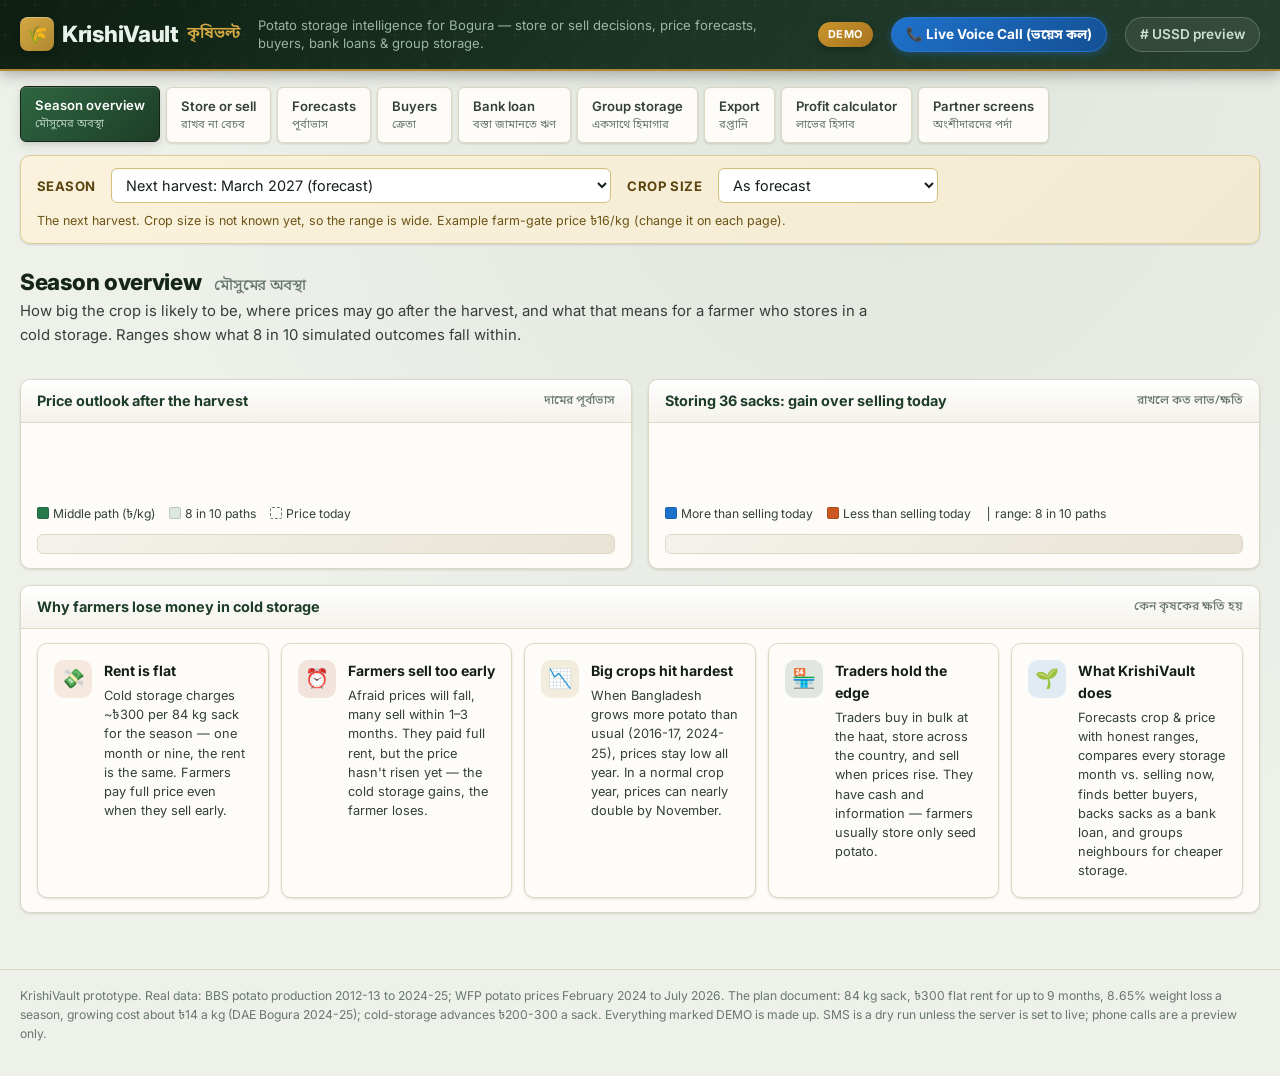
==== commit 4312a6a4: "Integrate VoiceBlast outbound telephony, enhance UI, and strengthen credential protection" ====
--- a/krishivault-pipeline/static/index.html
+++ b/krishivault-pipeline/static/index.html
@@ -8,165 +8,417 @@
 <title>KrishiVault Dashboard</title>
 <link rel="preconnect" href="https://fonts.googleapis.com">
 <link rel="preconnect" href="https://fonts.gstatic.com" crossorigin>
-<link href="https://fonts.googleapis.com/css2?family=Noto+Sans+Bengali:wght@400;600;700&family=Outfit:wght@400;500;600;700&display=swap" rel="stylesheet">
+<link href="https://fonts.googleapis.com/css2?family=Inter:wght@400;500;600;700;800&family=Noto+Sans+Bengali:wght@400;600;700&family=Outfit:wght@400;500;600;700&display=swap" rel="stylesheet">
 <style>
+  /* ── Design tokens ───────────────────────────────────────────────────── */
   :root {
-    --green-darkest: #1b2f21; --green-dark: #2a4a36; --green-mid: #3a7050; --green-light: #5e9e6e;
-    --green-pale: #c8dece; --green-faint: #ecf3ee;
-    --cream: #f7f5ef; --cream-dark: #ece8dc; --paper: #fffdf8; --line: #d9d3c2;
-    --gold: #b8943e; --gold-light: #d4b96a; --gold-faint: #f6efdc;
-    --red: #a8392b; --red-faint: #f8e9e6;
-    --text: #1a2a1f; --text-body: #3d4f42; --muted: #6f8174;
-    /* chart roles (validated: blue/orange pass the colour-blind checks on the paper surface) */
-    --series: #2f7d4a; --series-band: rgba(47,125,74,.16);
-    --gain: #2a78d6; --loss: #d9622b; --grid: #ebe6d8; --axis: #c9c2ad;
-    --bevel: inset 0 1px 0 rgba(255,255,255,.85), inset 0 -1px 0 rgba(27,47,33,.06), 0 1px 2px rgba(27,47,33,.08);
-    --bevel-raised: inset 0 1px 0 #fff, inset 0 -2px 0 rgba(27,47,33,.10), 0 1px 1px rgba(27,47,33,.12);
-    --pressed: inset 0 2px 4px rgba(27,47,33,.22);
-    --font: 'Outfit', 'Noto Sans Bengali', system-ui, sans-serif;
-    --font-bn: 'Noto Sans Bengali', 'Outfit', system-ui, sans-serif;
-  }
-  * { box-sizing: border-box; border-radius: 0; }
-  html { -webkit-text-size-adjust: 100%; }
-  body { margin: 0; background: var(--cream); color: var(--text); font-family: var(--font); font-size: 15px; line-height: 1.5; }
+    --green-darkest: #152617; --green-dark: #1e3d28; --green-mid: #2e6640;
+    --green-light: #4e8e5e; --green-pale: #b8d9c2; --green-faint: #e8f3ec;
+    --cream: #f4f2eb; --cream-dark: #e8e3d5; --paper: #fdfcf8; --line: #ddd7c6;
+    --gold: #b08830; --gold-light: #d4a842; --gold-faint: #faf2dc;
+    --red: #a0321f; --red-faint: #fceae6;
+    --text: #151f18; --text-body: #344039; --muted: #697870;
+    --series: #27784a; --series-band: rgba(39,120,74,.15);
+    --gain: #1f72cc; --loss: #cb5820; --grid: #e9e4d6; --axis: #c5bfaa;
+    --shadow-sm: 0 1px 3px rgba(0,0,0,.08), 0 1px 2px rgba(0,0,0,.05);
+    --shadow-md: 0 4px 12px rgba(0,0,0,.10), 0 2px 4px rgba(0,0,0,.06);
+    --shadow-lg: 0 8px 24px rgba(0,0,0,.12), 0 4px 8px rgba(0,0,0,.07);
+    --bevel: inset 0 1px 0 rgba(255,255,255,.9), 0 1px 3px rgba(21,38,23,.08);
+    --bevel-raised: inset 0 1px 0 #fff, 0 2px 5px rgba(21,38,23,.10);
+    --pressed: inset 0 2px 5px rgba(21,38,23,.25);
+    --radius: 10px; --radius-sm: 6px;
+    --font: 'Inter', 'Outfit', 'Noto Sans Bengali', system-ui, sans-serif;
+    --font-bn: 'Noto Sans Bengali', 'Inter', system-ui, sans-serif;
+    --transition: 0.18s ease;
+  }
+
+  /* ── Reset ───────────────────────────────────────────────────────────── */
+  * { box-sizing: border-box; }
+  html { -webkit-text-size-adjust: 100%; scroll-behavior: smooth; }
+  body {
+    margin: 0;
+    background: #eef0ea;
+    background-image: radial-gradient(ellipse at 70% 0%, rgba(46,102,64,.08) 0%, transparent 60%);
+    color: var(--text);
+    font-family: var(--font);
+    font-size: 15px;
+    line-height: 1.55;
+  }
   .bn { font-family: var(--font-bn); }
-  small, .small { font-size: .8rem; color: var(--muted); }
-  a { color: var(--green-dark); }
+  small, .small { font-size: .78rem; color: var(--muted); }
+  a { color: var(--green-mid); text-underline-offset: 2px; }
   h1, h2, h3 { line-height: 1.25; }
 
-  header.top { background: var(--green-darkest); color: var(--cream); border-bottom: 3px solid var(--gold); }
-  .top-inner { max-width: 1240px; margin: 0 auto; padding: 14px 16px; display: flex; gap: 10px 16px; align-items: center; flex-wrap: wrap; }
-  .brand { font-weight: 700; font-size: 1.3rem; }
-  .brand .bn { color: var(--gold-light); font-weight: 600; font-size: 1.05rem; margin-left: 6px; }
-  .top-sub { font-size: .88rem; color: var(--green-pale); flex: 1 1 260px; }
-  .demo-flag { font-size: .72rem; font-weight: 700; letter-spacing: .5px; background: var(--gold); color: var(--green-darkest); padding: 3px 8px; box-shadow: inset 0 1px 0 rgba(255,255,255,.4), inset 0 -1px 0 rgba(0,0,0,.15); }
-  .top-link { color: var(--cream); font-weight: 600; font-size: .9rem; border: 1px solid rgba(255,255,255,.3); padding: 6px 10px; text-decoration: none; background: rgba(255,255,255,.06); box-shadow: inset 0 1px 0 rgba(255,255,255,.15); }
-
-  /* Page tabs: part of the page (scroll away), not a floating bar */
-  nav.tabs { max-width: 1240px; margin: 0 auto; padding: 12px 16px 0; display: grid; grid-template-columns: repeat(auto-fill, minmax(132px, 1fr)); gap: 6px; }
-  nav.tabs a { display: block; text-decoration: none; padding: 8px 10px; background: linear-gradient(var(--paper), var(--cream-dark)); border: 1px solid var(--line); color: var(--text-body); box-shadow: var(--bevel-raised); font-size: .88rem; font-weight: 600; }
-  nav.tabs a .bn { display: block; font-weight: 400; font-size: .76rem; color: var(--muted); }
-  nav.tabs a[aria-current="page"] { background: var(--green-dark); color: #fff; border-color: var(--green-darkest); box-shadow: var(--pressed); }
-  nav.tabs a[aria-current="page"] .bn { color: var(--green-pale); }
-
-  .season-bar { max-width: 1240px; margin: 12px auto 0; padding: 0 16px; }
-  .season-inner { background: var(--gold-faint); border: 1px solid #e2d3a8; box-shadow: var(--bevel); padding: 10px 12px; display: flex; gap: 8px 14px; flex-wrap: wrap; align-items: center; }
-  .season-inner label { font-weight: 600; font-size: .88rem; color: #5b4a1f; }
-  .season-inner select { min-width: 0; flex: 1 1 260px; max-width: 520px; }
-  .season-inner .small { flex: 1 1 100%; color: #6d5520; }
-
-  main { max-width: 1240px; margin: 0 auto; padding: 14px 16px 40px; }
+  /* ── Header ─────────────────────────────────────────────────────────── */
+  header.top {
+    background: linear-gradient(135deg, #0d1f12 0%, #1b3423 50%, #243d2d 100%);
+    color: #e8f2ec;
+    border-bottom: 2px solid var(--gold);
+    box-shadow: 0 2px 16px rgba(0,0,0,.35);
+    position: relative;
+    overflow: hidden;
+  }
+  header.top::before {
+    content: '';
+    position: absolute;
+    inset: 0;
+    background: url("data:image/svg+xml,%3Csvg width='60' height='60' viewBox='0 0 60 60' xmlns='http://www.w3.org/2000/svg'%3E%3Cg fill='none' fill-rule='evenodd'%3E%3Cg fill='%23ffffff' fill-opacity='0.018'%3E%3Cpath d='M36 34v-4h-2v4h-4v2h4v4h2v-4h4v-2h-4zm0-30V0h-2v4h-4v2h4v4h2V6h4V4h-4zM6 34v-4H4v4H0v2h4v4h2v-4h4v-2H6zM6 4V0H4v4H0v2h4v4h2V6h4V4H6z'/%3E%3C/g%3E%3C/g%3E%3C/svg%3E");
+    pointer-events: none;
+  }
+  .top-inner {
+    max-width: 1280px; margin: 0 auto; padding: 16px 20px;
+    display: flex; gap: 10px 18px; align-items: center; flex-wrap: wrap;
+    position: relative;
+  }
+  .brand {
+    font-weight: 800; font-size: 1.4rem; letter-spacing: -.3px;
+    display: flex; align-items: center; gap: 8px;
+  }
+  .brand-icon {
+    width: 34px; height: 34px; background: linear-gradient(135deg, var(--gold-light), var(--gold));
+    border-radius: 8px; display: flex; align-items: center; justify-content: center;
+    font-size: 1.1rem; box-shadow: 0 2px 8px rgba(0,0,0,.3), inset 0 1px 0 rgba(255,255,255,.3);
+    flex-shrink: 0;
+  }
+  .brand .bn { color: var(--gold-light); font-weight: 600; font-size: 1rem; letter-spacing: 0; }
+  .top-sub { font-size: .82rem; color: rgba(200,225,210,.75); flex: 1 1 240px; line-height: 1.4; }
+  .demo-flag {
+    font-size: .68rem; font-weight: 700; letter-spacing: .6px;
+    background: linear-gradient(135deg, #c9952a, #a87520);
+    color: #fff; padding: 4px 10px;
+    border-radius: 20px;
+    box-shadow: 0 2px 6px rgba(0,0,0,.25);
+  }
+  .top-link {
+    color: rgba(220,240,228,.9); font-weight: 600; font-size: .85rem;
+    border: 1px solid rgba(255,255,255,.2);
+    padding: 6px 14px; text-decoration: none;
+    background: rgba(255,255,255,.08);
+    border-radius: 20px;
+    transition: background var(--transition), border-color var(--transition);
+    backdrop-filter: blur(4px);
+  }
+  .top-link:hover { background: rgba(255,255,255,.16); border-color: rgba(255,255,255,.35); color: #fff; }
+
+  /* ── Nav tabs ───────────────────────────────────────────────────────── */
+  nav.tabs {
+    max-width: 1280px; margin: 16px auto 0; padding: 0 20px;
+    display: flex; flex-wrap: wrap; gap: 6px;
+  }
+  nav.tabs a {
+    display: flex; flex-direction: column;
+    text-decoration: none; padding: 8px 14px;
+    background: var(--paper);
+    border: 1px solid var(--line);
+    border-radius: var(--radius-sm);
+    color: var(--text-body);
+    box-shadow: var(--shadow-sm);
+    font-size: .82rem; font-weight: 600;
+    transition: all var(--transition);
+    white-space: nowrap;
+  }
+  nav.tabs a:hover { background: var(--green-faint); border-color: var(--green-pale); color: var(--green-dark); transform: translateY(-1px); box-shadow: var(--shadow-md); }
+  nav.tabs a .bn { font-weight: 400; font-size: .7rem; color: var(--muted); margin-top: 1px; }
+  nav.tabs a[aria-current="page"] {
+    background: linear-gradient(135deg, var(--green-mid), var(--green-dark));
+    color: #fff;
+    border-color: var(--green-darkest);
+    box-shadow: var(--shadow-md), inset 0 1px 0 rgba(255,255,255,.15);
+    transform: translateY(-1px);
+  }
+  nav.tabs a[aria-current="page"] .bn { color: rgba(200,225,210,.85); }
+
+  /* ── Season bar ─────────────────────────────────────────────────────── */
+  .season-bar { max-width: 1280px; margin: 12px auto 0; padding: 0 20px; }
+  .season-inner {
+    background: linear-gradient(135deg, var(--gold-faint), #f2ead0);
+    border: 1px solid #dece9a;
+    box-shadow: var(--shadow-sm);
+    border-radius: var(--radius);
+    padding: 12px 16px;
+    display: flex; gap: 8px 16px; flex-wrap: wrap; align-items: center;
+  }
+  .season-inner label { font-weight: 700; font-size: .82rem; color: #5a430e; text-transform: uppercase; letter-spacing: .4px; }
+  .season-inner select { min-width: 0; flex: 1 1 260px; max-width: 500px; border-radius: var(--radius-sm); border-color: #d4c07a; }
+  .season-inner .small { flex: 1 1 100%; color: #6d5315; font-size: .78rem; }
+
+  /* ── Layout ─────────────────────────────────────────────────────────── */
+  main { max-width: 1280px; margin: 0 auto; padding: 16px 20px 48px; }
   section.page { display: none; }
   section.page.active { display: block; }
-  .page-title { margin: 6px 0 4px; font-size: 1.35rem; color: var(--green-darkest); }
-  .page-title .bn { font-size: 1rem; color: var(--muted); font-weight: 600; margin-left: 6px; }
-  .lead { margin: 0 0 14px; color: var(--text-body); max-width: 900px; }
-
-  .grid { display: grid; gap: 14px; grid-template-columns: 1fr; }
+  .page-title { margin: 8px 0 4px; font-size: 1.4rem; font-weight: 800; color: var(--green-darkest); letter-spacing: -.3px; }
+  .page-title .bn { font-size: .95rem; color: var(--muted); font-weight: 500; margin-left: 8px; }
+  .lead { margin: 0 0 16px; color: var(--text-body); max-width: 860px; font-size: .93rem; line-height: 1.6; }
+
+  .grid { display: grid; gap: 16px; grid-template-columns: 1fr; }
   .grid > * { min-width: 0; }
-  @media (min-width: 900px) { .grid.two { grid-template-columns: 1fr 1fr; } .grid.side { grid-template-columns: minmax(300px, 380px) 1fr; align-items: start; } }
-  .panel { background: var(--paper); border: 1px solid var(--line); box-shadow: var(--bevel); min-width: 0; }
-  .panel > h2 { margin: 0; padding: 10px 14px; font-size: .98rem; font-weight: 700; color: var(--green-dark); background: linear-gradient(var(--cream), var(--cream-dark)); border-bottom: 1px solid var(--line); box-shadow: inset 0 1px 0 #fff; display: flex; justify-content: space-between; gap: 8px; align-items: baseline; flex-wrap: wrap; }
-  .panel > h2 .bn { font-weight: 600; font-size: .82rem; color: var(--muted); }
-  .panel-body { padding: 12px 14px; }
+  @media (min-width: 900px) {
+    .grid.two { grid-template-columns: 1fr 1fr; }
+    .grid.side { grid-template-columns: minmax(300px, 370px) 1fr; align-items: start; }
+  }
+
+  /* ── Panels ─────────────────────────────────────────────────────────── */
+  .panel {
+    background: var(--paper);
+    border: 1px solid var(--line);
+    border-radius: var(--radius);
+    box-shadow: var(--shadow-sm);
+    min-width: 0;
+    overflow: hidden;
+    transition: box-shadow var(--transition);
+  }
+  .panel:hover { box-shadow: var(--shadow-md); }
+  .panel > h2 {
+    margin: 0; padding: 12px 16px;
+    font-size: .9rem; font-weight: 700; color: var(--green-dark);
+    background: linear-gradient(180deg, #fff 0%, var(--cream) 100%);
+    border-bottom: 1px solid var(--line);
+    display: flex; justify-content: space-between; gap: 8px; align-items: center; flex-wrap: wrap;
+  }
+  .panel > h2 .bn { font-weight: 500; font-size: .76rem; color: var(--muted); }
+  .panel-body { padding: 14px 16px; }
   .panel-body > :first-child { margin-top: 0; }
   .panel-body > :last-child { margin-bottom: 0; }
 
-  .tiles { display: grid; gap: 10px; grid-template-columns: repeat(auto-fit, minmax(190px, 1fr)); margin-bottom: 14px; }
-  .tile { background: var(--paper); border: 1px solid var(--line); box-shadow: var(--bevel); padding: 10px 12px; min-width: 0; }
-  .tile .label { font-size: .78rem; color: var(--muted); font-weight: 600; text-transform: uppercase; letter-spacing: .3px; }
-  .tile .value { font-size: 1.45rem; font-weight: 700; color: var(--green-darkest); line-height: 1.2; margin: 2px 0; }
-  .tile .sub { font-size: .82rem; color: var(--text-body); }
-
-  label.f { display: block; font-size: .82rem; font-weight: 600; color: var(--text-body); margin: 0 0 3px; }
+  /* ── Metric tiles ───────────────────────────────────────────────────── */
+  .tiles { display: grid; gap: 12px; grid-template-columns: repeat(auto-fit, minmax(190px, 1fr)); margin-bottom: 16px; }
+  .tile {
+    background: var(--paper);
+    border: 1px solid var(--line);
+    border-top: 3px solid var(--green-mid);
+    border-radius: var(--radius);
+    box-shadow: var(--shadow-sm);
+    padding: 14px 16px;
+    min-width: 0;
+    transition: transform var(--transition), box-shadow var(--transition);
+    position: relative;
+    overflow: hidden;
+  }
+  .tile::before {
+    content: '';
+    position: absolute; inset: 0;
+    background: linear-gradient(135deg, rgba(46,102,64,.04) 0%, transparent 60%);
+    pointer-events: none;
+  }
+  .tile:hover { transform: translateY(-2px); box-shadow: var(--shadow-md); }
+  .tile .label {
+    font-size: .7rem; color: var(--muted); font-weight: 700;
+    text-transform: uppercase; letter-spacing: .5px;
+    margin-bottom: 6px;
+  }
+  .tile .value {
+    font-size: 1.6rem; font-weight: 800; color: var(--green-darkest);
+    line-height: 1.1; margin: 0 0 4px; letter-spacing: -.5px;
+  }
+  .tile .sub { font-size: .75rem; color: var(--text-body); line-height: 1.4; }
+
+  /* Special tile: advice tile gets a richer look */
+  .tile:last-child { border-top-color: var(--gold); }
+  .tile:last-child .value { font-size: 1.05rem; font-weight: 700; line-height: 1.35; letter-spacing: -.2px; }
+
+  /* ── Forms & controls ───────────────────────────────────────────────── */
+  label.f { display: block; font-size: .78rem; font-weight: 600; color: var(--text-body); margin: 0 0 4px; }
   .form { display: grid; gap: 10px; grid-template-columns: repeat(auto-fit, minmax(140px, 1fr)); }
   .form .wide { grid-column: 1 / -1; }
-  input, select { font: inherit; font-size: .93rem; padding: 7px 8px; border: 1px solid var(--line); background: #fff; color: var(--text); box-shadow: inset 0 1px 2px rgba(27,47,33,.08); width: 100%; min-width: 0; }
-  input:focus, select:focus, .btn:focus-visible, nav.tabs a:focus-visible { outline: 2px solid var(--gold); outline-offset: 1px; }
+  input, select {
+    font: inherit; font-size: .9rem; padding: 7px 10px;
+    border: 1px solid var(--line);
+    border-radius: var(--radius-sm);
+    background: #fff; color: var(--text);
+    box-shadow: inset 0 1px 2px rgba(0,0,0,.05);
+    width: 100%; min-width: 0;
+    transition: border-color var(--transition), box-shadow var(--transition);
+  }
+  input:focus, select:focus { outline: none; border-color: var(--green-mid); box-shadow: 0 0 0 3px rgba(46,102,64,.12); }
+  .btn:focus-visible, nav.tabs a:focus-visible { outline: 2px solid var(--gold); outline-offset: 2px; }
   .row { display: flex; gap: 8px; align-items: end; flex-wrap: wrap; }
   .row > * { flex: 1 1 120px; min-width: 0; }
   .form.sale { grid-template-columns: 1.3fr 1fr 1fr auto; gap: 6px; }
-  .btn { font: inherit; font-size: .9rem; font-weight: 600; padding: 8px 12px; border: 1px solid #c9c2ad; cursor: pointer; color: var(--green-darkest); background: linear-gradient(var(--paper), var(--cream-dark)); box-shadow: var(--bevel-raised); }
-  .btn:active { box-shadow: var(--pressed); }
-  .btn.primary { color: #fff; border-color: var(--green-darkest); background: linear-gradient(var(--green-mid), var(--green-dark)); box-shadow: inset 0 1px 0 rgba(255,255,255,.25), inset 0 -2px 0 rgba(0,0,0,.2); }
-  .btn.small { font-size: .8rem; padding: 4px 8px; }
-  .btn:disabled { opacity: .55; cursor: not-allowed; }
-  details.more { margin-top: 10px; border-top: 1px dashed var(--line); padding-top: 8px; }
-  details.more summary { cursor: pointer; font-weight: 600; font-size: .88rem; color: var(--green-dark); }
-
-  .tag { display: inline-block; font-size: .68rem; font-weight: 700; letter-spacing: .4px; padding: 1px 6px; border: 1px solid; vertical-align: 1px; white-space: nowrap; }
-  .tag.demo { background: var(--gold-faint); border-color: #e2d3a8; color: #6d5520; }
+
+  /* ── Buttons ────────────────────────────────────────────────────────── */
+  .btn {
+    font: inherit; font-size: .88rem; font-weight: 600;
+    padding: 8px 16px;
+    border: 1px solid var(--line);
+    border-radius: var(--radius-sm);
+    cursor: pointer; color: var(--text-body);
+    background: linear-gradient(180deg, #fff 0%, var(--cream-dark) 100%);
+    box-shadow: var(--shadow-sm);
+    transition: all var(--transition);
+  }
+  .btn:hover { background: var(--green-faint); border-color: var(--green-pale); color: var(--green-dark); transform: translateY(-1px); box-shadow: var(--shadow-md); }
+  .btn:active { box-shadow: var(--pressed); transform: translateY(0); }
+  .btn.primary {
+    color: #fff; border-color: var(--green-dark);
+    background: linear-gradient(135deg, var(--green-mid), var(--green-dark));
+    box-shadow: 0 2px 8px rgba(30,61,40,.3), inset 0 1px 0 rgba(255,255,255,.2);
+  }
+  .btn.primary:hover { box-shadow: 0 4px 14px rgba(30,61,40,.4), inset 0 1px 0 rgba(255,255,255,.2); }
+  .btn.small { font-size: .76rem; padding: 4px 10px; }
+  .btn:disabled { opacity: .5; cursor: not-allowed; transform: none; }
+  details.more { margin-top: 12px; border-top: 1px dashed var(--line); padding-top: 10px; }
+  details.more summary { cursor: pointer; font-weight: 600; font-size: .84rem; color: var(--green-mid); }
+
+  /* ── Tags/badges ────────────────────────────────────────────────────── */
+  .tag {
+    display: inline-block; font-size: .63rem; font-weight: 700; letter-spacing: .5px;
+    padding: 2px 7px; border: 1px solid;
+    border-radius: 20px; vertical-align: 2px; white-space: nowrap;
+  }
+  .tag.demo { background: var(--gold-faint); border-color: #e0cc88; color: #7a5a10; }
   .tag.real { background: var(--green-faint); border-color: var(--green-pale); color: var(--green-dark); }
-  .tag.warn { background: var(--red-faint); border-color: #e7c4bd; color: var(--red); }
-  .tag.info { background: #eef4fc; border-color: #c7dbf4; color: #1c5cab; }
-
-  .rec { border: 1px solid var(--green-pale); border-left: 5px solid var(--green-mid); background: var(--green-faint); padding: 12px 14px; box-shadow: var(--bevel); margin-bottom: 12px; }
-  .rec.sell_now { border-left-color: var(--loss); background: #fdf1ea; border-color: #f0cdb9; }
-  .rec.store { border-left-color: var(--gain); background: #eef4fc; border-color: #c7dbf4; }
-  .rec h3 { margin: 0 0 4px; font-size: 1.2rem; color: var(--green-darkest); }
-  .rec .bn { font-size: 1.05rem; color: var(--text-body); }
-  .rec ul { margin: 8px 0 0; padding-left: 18px; }
-
-  .options { display: grid; gap: 10px; grid-template-columns: repeat(auto-fit, minmax(210px, 1fr)); margin-bottom: 12px; }
-  .opt { border: 1px solid var(--line); background: var(--paper); padding: 10px 12px; box-shadow: var(--bevel); }
-  .opt.on { border-color: var(--green-mid); box-shadow: var(--bevel), inset 0 3px 0 var(--green-mid); }
-  .opt h4 { margin: 0 0 2px; font-size: .95rem; }
-  .opt .bn { font-size: .85rem; color: var(--muted); }
-  .opt .money { font-size: 1.3rem; font-weight: 700; margin: 6px 0 2px; }
-  .opt dl { margin: 6px 0 0; display: grid; grid-template-columns: auto 1fr; gap: 2px 10px; font-size: .84rem; }
+  .tag.warn { background: var(--red-faint); border-color: #e8c4bc; color: var(--red); }
+  .tag.info { background: #eaf2fd; border-color: #bdd5f5; color: #1a52a8; }
+
+  /* ── Recommendation block ───────────────────────────────────────────── */
+  .rec {
+    border: 1px solid var(--green-pale); border-left: 5px solid var(--green-mid);
+    background: linear-gradient(135deg, var(--green-faint), #f0f8f2);
+    padding: 16px 18px; box-shadow: var(--shadow-sm);
+    border-radius: var(--radius); margin-bottom: 14px;
+  }
+  .rec.sell_now { border-left-color: var(--loss); background: linear-gradient(135deg, #fdf2eb, #fef6f0); border-color: #f0c8b0; }
+  .rec.store { border-left-color: var(--gain); background: linear-gradient(135deg, #eaf3fd, #f0f7ff); border-color: #bed5f0; }
+  .rec h3 { margin: 0 0 4px; font-size: 1.15rem; color: var(--green-darkest); font-weight: 800; }
+  .rec .bn { font-size: 1rem; color: var(--text-body); }
+  .rec ul { margin: 10px 0 0; padding-left: 18px; }
+
+  /* ── Option cards ───────────────────────────────────────────────────── */
+  .options { display: grid; gap: 12px; grid-template-columns: repeat(auto-fit, minmax(210px, 1fr)); margin-bottom: 14px; }
+  .opt {
+    border: 1px solid var(--line); background: var(--paper);
+    padding: 14px 16px; box-shadow: var(--shadow-sm);
+    border-radius: var(--radius);
+    transition: transform var(--transition), box-shadow var(--transition);
+  }
+  .opt:hover { transform: translateY(-2px); box-shadow: var(--shadow-md); }
+  .opt.on { border-color: var(--green-mid); border-top: 3px solid var(--green-mid); box-shadow: var(--shadow-md); }
+  .opt h4 { margin: 0 0 2px; font-size: .9rem; font-weight: 700; }
+  .opt .bn { font-size: .82rem; color: var(--muted); }
+  .opt .money { font-size: 1.35rem; font-weight: 800; margin: 8px 0 2px; letter-spacing: -.3px; }
+  .opt dl { margin: 8px 0 0; display: grid; grid-template-columns: auto 1fr; gap: 3px 10px; font-size: .8rem; }
   .opt dt { color: var(--muted); }
   .opt dd { margin: 0; text-align: right; font-variant-numeric: tabular-nums; }
-  .up { color: #1c5cab; font-weight: 600; } .down { color: #b4481c; font-weight: 600; }
-
-  .table-wrap { overflow-x: auto; max-width: 100%; border: 1px solid var(--line); }
-  table { border-collapse: collapse; width: 100%; font-size: .85rem; background: var(--paper); }
-  th, td { padding: 6px 8px; border-bottom: 1px solid var(--cream-dark); text-align: left; vertical-align: top; }
-  th { background: var(--cream); font-weight: 600; color: var(--text-body); white-space: nowrap; }
+  .up { color: var(--gain); font-weight: 700; }
+  .down { color: var(--loss); font-weight: 700; }
+
+  /* ── Tables ─────────────────────────────────────────────────────────── */
+  .table-wrap { overflow-x: auto; max-width: 100%; border: 1px solid var(--line); border-radius: var(--radius-sm); }
+  table { border-collapse: collapse; width: 100%; font-size: .82rem; background: var(--paper); }
+  th, td { padding: 7px 10px; border-bottom: 1px solid var(--cream-dark); text-align: left; vertical-align: top; }
+  th { background: linear-gradient(180deg, #fff 0%, var(--cream) 100%); font-weight: 700; color: var(--text-body); white-space: nowrap; font-size: .76rem; text-transform: uppercase; letter-spacing: .3px; }
   td.n, th.n { text-align: right; font-variant-numeric: tabular-nums; white-space: nowrap; }
   tr.best td { background: var(--green-faint); }
   tr.off td { color: var(--muted); }
-
-  .note { font-size: .84rem; color: var(--text-body); background: var(--cream); border: 1px solid var(--line); padding: 8px 10px; margin: 10px 0 0; }
-  .note.honest { background: var(--gold-faint); border-color: #e2d3a8; color: #5b4a1f; }
-  .err { color: var(--red); font-size: .88rem; margin: 6px 0 0; }
-  .ok { color: var(--green-dark); font-size: .88rem; margin: 6px 0 0; }
+  tr:last-child td { border-bottom: none; }
+
+  /* ── Notes / alerts ─────────────────────────────────────────────────── */
+  .note {
+    font-size: .8rem; color: var(--text-body);
+    background: linear-gradient(135deg, var(--cream), var(--cream-dark));
+    border: 1px solid var(--line); border-radius: var(--radius-sm);
+    padding: 9px 12px; margin: 10px 0 0;
+    line-height: 1.5;
+  }
+  .note.honest { background: linear-gradient(135deg, var(--gold-faint), #f5edcc); border-color: #d8c07a; color: #5a420d; }
+  .err { color: var(--red); font-size: .84rem; margin: 6px 0 0; }
+  .ok { color: var(--green-mid); font-size: .84rem; margin: 6px 0 0; }
   .muted { color: var(--muted); }
   ul.plain { margin: 6px 0; padding-left: 18px; }
-  pre.req { white-space: pre-wrap; word-break: break-word; background: var(--cream); border: 1px solid var(--line); padding: 8px; font-size: .78rem; max-height: 180px; overflow: auto; }
-
-  /* charts */
+  pre.req { white-space: pre-wrap; word-break: break-word; background: var(--cream); border: 1px solid var(--line); border-radius: var(--radius-sm); padding: 10px; font-size: .76rem; max-height: 180px; overflow: auto; }
+
+  /* ── Charts ─────────────────────────────────────────────────────────── */
   .chart { position: relative; width: 100%; min-height: 60px; }
   .chart svg { display: block; width: 100%; height: auto; overflow: visible; }
   .chart text { font-family: var(--font); fill: var(--muted); font-size: 11px; }
   .chart .lbl { fill: var(--text-body); font-weight: 600; }
-  .tip { position: absolute; pointer-events: none; background: var(--green-darkest); color: #fff; font-size: .8rem; padding: 6px 8px; box-shadow: 0 2px 8px rgba(0,0,0,.25); z-index: 5; white-space: nowrap; display: none; line-height: 1.4; }
+  .tip {
+    position: absolute; pointer-events: none;
+    background: linear-gradient(135deg, #162018, #1e3020);
+    color: #fff; font-size: .78rem; padding: 8px 12px;
+    border-radius: var(--radius-sm);
+    box-shadow: 0 4px 16px rgba(0,0,0,.35); z-index: 5;
+    white-space: nowrap; display: none; line-height: 1.5;
+    border: 1px solid rgba(255,255,255,.1);
+  }
   .tip b { color: var(--gold-light); }
-  .legend { display: flex; gap: 6px 14px; flex-wrap: wrap; font-size: .8rem; color: var(--text-body); margin: 6px 0 0; }
-  .legend i { display: inline-block; width: 12px; height: 12px; vertical-align: -1px; margin-right: 4px; border: 1px solid rgba(0,0,0,.15); }
-
-  .progress { position: relative; height: 18px; background: var(--cream-dark); border: 1px solid var(--line); box-shadow: inset 0 1px 2px rgba(0,0,0,.08); margin: 8px 0 22px; }
-  .progress .fill { position: absolute; left: 0; top: 0; bottom: 0; background: linear-gradient(var(--green-light), var(--green-mid)); }
-  .progress .mark { position: absolute; top: -3px; bottom: -3px; width: 2px; background: var(--gold); }
-  .progress .mark span { position: absolute; top: 22px; left: -30px; width: 64px; text-align: center; font-size: .7rem; color: #6d5520; }
-
-  .events { display: grid; gap: 8px; }
-  .event { border: 1px solid var(--line); border-left: 4px solid var(--gold); background: var(--paper); padding: 8px 10px; box-shadow: var(--bevel); font-size: .88rem; }
-  .event .head { display: flex; justify-content: space-between; gap: 8px; flex-wrap: wrap; font-size: .78rem; color: var(--muted); }
-  .event .sum { font-family: var(--font-bn); font-size: .95rem; color: var(--text); margin: 2px 0; }
-  .role-tabs { display: flex; flex-wrap: wrap; gap: 6px; margin-bottom: 12px; }
-  .role-tabs button[aria-pressed="true"] { background: var(--green-dark); color: #fff; border-color: var(--green-darkest); box-shadow: var(--pressed); }
-  .story { columns: 2 320px; column-gap: 24px; }
-  .story p { margin: 0 0 10px; break-inside: avoid; }
-  footer { max-width: 1240px; margin: 0 auto; padding: 0 16px 30px; font-size: .8rem; color: var(--muted); }
+  .legend { display: flex; gap: 6px 14px; flex-wrap: wrap; font-size: .76rem; color: var(--text-body); margin: 8px 0 0; }
+  .legend i { display: inline-block; width: 12px; height: 12px; vertical-align: -1px; margin-right: 4px; border: 1px solid rgba(0,0,0,.15); border-radius: 2px; }
+
+  /* ── Group storage progress bar ─────────────────────────────────────── */
+  .progress { position: relative; height: 16px; background: var(--cream-dark); border: 1px solid var(--line); border-radius: 8px; overflow: visible; box-shadow: inset 0 1px 3px rgba(0,0,0,.1); margin: 8px 0 24px; }
+  .progress .fill { position: absolute; left: 0; top: 0; bottom: 0; background: linear-gradient(90deg, var(--green-light), var(--green-mid)); border-radius: 8px; }
+  .progress .mark { position: absolute; top: -4px; bottom: -4px; width: 2px; background: var(--gold); }
+  .progress .mark span { position: absolute; top: 24px; left: -30px; width: 64px; text-align: center; font-size: .68rem; color: #7a5a10; font-weight: 600; }
+
+  /* ── Event / partner feed ───────────────────────────────────────────── */
+  .events { display: grid; gap: 10px; }
+  .event {
+    border: 1px solid var(--line); border-left: 4px solid var(--gold);
+    background: var(--paper); padding: 10px 14px;
+    box-shadow: var(--shadow-sm);
+    border-radius: 0 var(--radius-sm) var(--radius-sm) 0;
+    font-size: .84rem;
+    transition: box-shadow var(--transition);
+  }
+  .event:hover { box-shadow: var(--shadow-md); }
+  .event .head { display: flex; justify-content: space-between; gap: 8px; flex-wrap: wrap; font-size: .74rem; color: var(--muted); }
+  .event .sum { font-family: var(--font-bn); font-size: .92rem; color: var(--text); margin: 3px 0; }
+  .role-tabs { display: flex; flex-wrap: wrap; gap: 6px; margin-bottom: 14px; }
+  .role-tabs button[aria-pressed="true"] {
+    background: linear-gradient(135deg, var(--green-mid), var(--green-dark));
+    color: #fff; border-color: var(--green-darkest);
+    box-shadow: var(--shadow-md);
+  }
+
+  /* ── Why-farmers section: icon cards ───────────────────────────────── */
+  .why-grid {
+    display: grid;
+    gap: 12px;
+    grid-template-columns: repeat(auto-fit, minmax(220px, 1fr));
+  }
+  .why-card {
+    background: var(--paper);
+    border: 1px solid var(--line);
+    border-radius: var(--radius);
+    padding: 16px;
+    box-shadow: var(--shadow-sm);
+    display: flex; gap: 12px; align-items: flex-start;
+    transition: transform var(--transition), box-shadow var(--transition);
+  }
+  .why-card:hover { transform: translateY(-2px); box-shadow: var(--shadow-md); }
+  .why-icon {
+    width: 38px; height: 38px; border-radius: 10px;
+    display: flex; align-items: center; justify-content: center;
+    font-size: 1.2rem; flex-shrink: 0;
+  }
+  .why-card:nth-child(1) .why-icon { background: rgba(203,88,32,.12); }
+  .why-card:nth-child(2) .why-icon { background: rgba(160,50,31,.12); }
+  .why-card:nth-child(3) .why-icon { background: rgba(160,120,20,.12); }
+  .why-card:nth-child(4) .why-icon { background: rgba(30,80,50,.12); }
+  .why-card:nth-child(5) .why-icon { background: rgba(31,114,204,.12); }
+  .why-body h4 { margin: 0 0 4px; font-size: .88rem; font-weight: 700; color: var(--text); }
+  .why-body p { margin: 0; font-size: .8rem; color: var(--text-body); line-height: 1.5; }
+
+  /* ── Footer ─────────────────────────────────────────────────────────── */
+  footer {
+    max-width: 1280px; margin: 0 auto; padding: 0 20px 32px;
+    font-size: .76rem; color: var(--muted); line-height: 1.6;
+    border-top: 1px solid var(--line); padding-top: 16px; margin-top: 8px;
+  }
 </style>
 </head>
 <body>
 <header class="top">
   <div class="top-inner">
-    <div class="brand">KrishiVault <span class="bn">কৃষিভল্ট</span></div>
-    <div class="top-sub">Store or sell, and until when: potato after harvest, Bogura. Forecasts, the storage engine, buyers, bank loans, group storage and export.</div>
-    <span class="demo-flag" title="Partners, banks, buyers and export prices on these screens are made up">DEMO PARTNERS</span>
-    <a class="top-link" href="/call">Call preview ☎</a><a class="top-link" href="/ussd">USSD preview</a>
+    <div class="brand">
+      <div class="brand-icon">🌾</div>
+      KrishiVault <span class="bn">কৃষিভল্ট</span>
+    </div>
+    <div class="top-sub">Potato storage intelligence for Bogura — store or sell decisions, price forecasts, buyers, bank loans &amp; group storage.</div>
+    <span class="demo-flag" title="Partners, banks, buyers and export prices on these screens are made up">DEMO</span>
+    <a class="top-link" href="/call" style="background:linear-gradient(135deg, #1f72cc, #145094);border-color:#2a75d3;color:#fff;font-weight:700;box-shadow:0 2px 8px rgba(31,114,204,.4)">📞 Live Voice Call (ভয়েস কল)</a>
+    <a class="top-link" href="/ussd"># USSD preview</a>
   </div>
 </header>
 
@@ -219,13 +471,30 @@
         <div class="legend"><span><i style="background:var(--gain)"></i>More than selling today</span><span><i style="background:var(--loss)"></i>Less than selling today</span><span>│ range: 8 in 10 paths</span></div>
         <p class="note" id="ovGainNote"></p></div></div>
   </div>
-  <div class="panel" style="margin-top:14px"><h2>Why farmers lose money in cold storage <span class="bn">কেন কৃষকের ক্ষতি হয়</span></h2>
-    <div class="panel-body story">
-      <p><b>Rent is flat.</b> A cold storage charges about ৳300 for an 84 kg sack for the season, up to 9 months (the plan document; some charge ৳250). One month or nine, the rent is the same.</p>
-      <p><b>Farmers sell too early.</b> Afraid that prices will fall further, many sell within 1 to 3 months. They have paid the full rent, but the price has not risen yet. The cold storage empties early and fills again: it gains, the farmer loses.</p>
-      <p><b>Big crops make it worse.</b> When the country grows more potato than usual (2016-17, 2024-25), prices stay low all year. Storing then loses money; in a normal or small crop year, prices can nearly double by November.</p>
-      <p><b>Traders hold the advantage.</b> Traders buy in bulk at the haat, store, and release potatoes across the country when prices rise. They have the cash and the information; farmers usually store only seed potato.</p>
-      <p><b>What KrishiVault does:</b> it forecasts the crop and the price with honest ranges, compares selling now with storing to every month, shows the price at which storing pays, finds better buyers, lets the stored sacks back a bank loan instead of a forced sale, and groups neighbours for cheaper storage and transport.</p>
+  <div class="panel" style="margin-top:16px"><h2>Why farmers lose money in cold storage <span class="bn">কেন কৃষকের ক্ষতি হয়</span></h2>
+    <div class="panel-body">
+      <div class="why-grid">
+        <div class="why-card">
+          <div class="why-icon">💸</div>
+          <div class="why-body"><h4>Rent is flat</h4><p>Cold storage charges ~৳300 per 84 kg sack for the season — one month or nine, the rent is the same. Farmers pay full price even when they sell early.</p></div>
+        </div>
+        <div class="why-card">
+          <div class="why-icon">⏰</div>
+          <div class="why-body"><h4>Farmers sell too early</h4><p>Afraid prices will fall, many sell within 1–3 months. They paid full rent, but the price hasn't risen yet — the cold storage gains, the farmer loses.</p></div>
+        </div>
+        <div class="why-card">
+          <div class="why-icon">📉</div>
+          <div class="why-body"><h4>Big crops hit hardest</h4><p>When Bangladesh grows more potato than usual (2016-17, 2024-25), prices stay low all year. In a normal crop year, prices can nearly double by November.</p></div>
+        </div>
+        <div class="why-card">
+          <div class="why-icon">🏪</div>
+          <div class="why-body"><h4>Traders hold the edge</h4><p>Traders buy in bulk at the haat, store across the country, and sell when prices rise. They have cash and information — farmers usually store only seed potato.</p></div>
+        </div>
+        <div class="why-card">
+          <div class="why-icon">🌱</div>
+          <div class="why-body"><h4>What KrishiVault does</h4><p>Forecasts crop &amp; price with honest ranges, compares every storage month vs. selling now, finds better buyers, backs sacks as a bank loan, and groups neighbours for cheaper storage.</p></div>
+        </div>
+      </div>
     </div></div>
 </section>
 
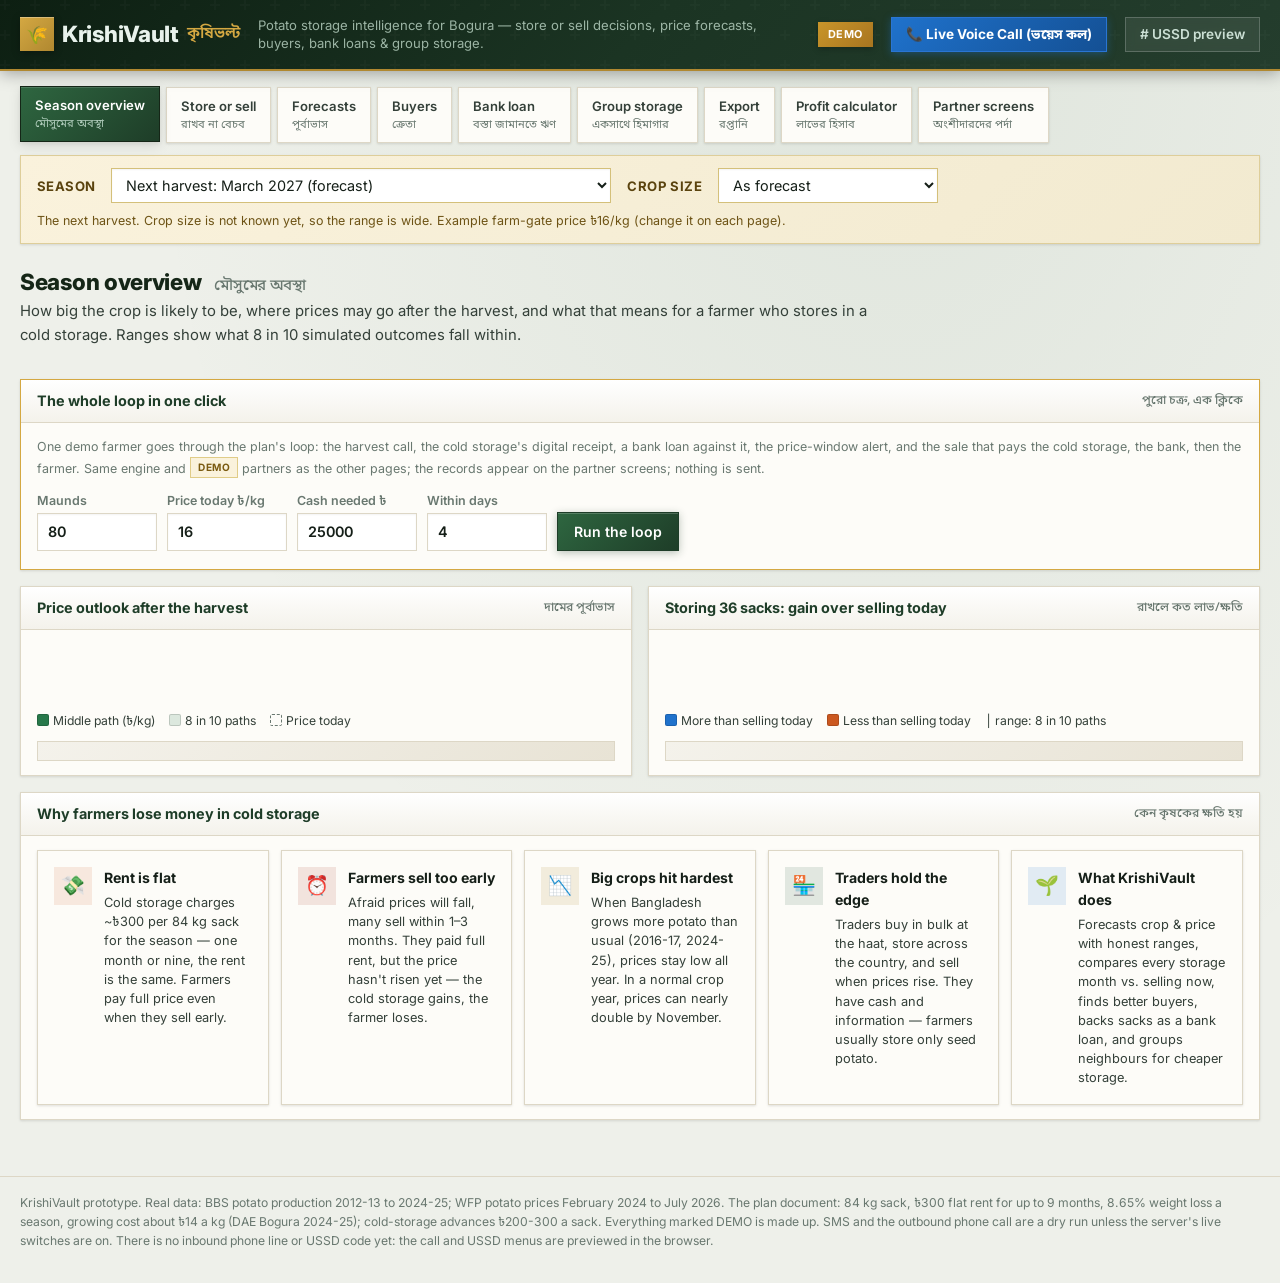
==== commit 74842279: "Harden the live call line and server, add the one-click loop, and review the plan Live site and safe" ====
--- a/krishivault-pipeline/static/index.html
+++ b/krishivault-pipeline/static/index.html
@@ -26,7 +26,7 @@
     --bevel: inset 0 1px 0 rgba(255,255,255,.9), 0 1px 3px rgba(21,38,23,.08);
     --bevel-raised: inset 0 1px 0 #fff, 0 2px 5px rgba(21,38,23,.10);
     --pressed: inset 0 2px 5px rgba(21,38,23,.25);
-    --radius: 10px; --radius-sm: 6px;
+    --radius: 0; --radius-sm: 0;   /* the project's design rule: sharp corners */
     --font: 'Inter', 'Outfit', 'Noto Sans Bengali', system-ui, sans-serif;
     --font-bn: 'Noto Sans Bengali', 'Inter', system-ui, sans-serif;
     --transition: 0.18s ease;
@@ -76,7 +76,7 @@
   }
   .brand-icon {
     width: 34px; height: 34px; background: linear-gradient(135deg, var(--gold-light), var(--gold));
-    border-radius: 8px; display: flex; align-items: center; justify-content: center;
+    border-radius: 0; display: flex; align-items: center; justify-content: center;
     font-size: 1.1rem; box-shadow: 0 2px 8px rgba(0,0,0,.3), inset 0 1px 0 rgba(255,255,255,.3);
     flex-shrink: 0;
   }
@@ -86,7 +86,7 @@
     font-size: .68rem; font-weight: 700; letter-spacing: .6px;
     background: linear-gradient(135deg, #c9952a, #a87520);
     color: #fff; padding: 4px 10px;
-    border-radius: 20px;
+    border-radius: 0;
     box-shadow: 0 2px 6px rgba(0,0,0,.25);
   }
   .top-link {
@@ -94,7 +94,7 @@
     border: 1px solid rgba(255,255,255,.2);
     padding: 6px 14px; text-decoration: none;
     background: rgba(255,255,255,.08);
-    border-radius: 20px;
+    border-radius: 0;
     transition: background var(--transition), border-color var(--transition);
     backdrop-filter: blur(4px);
   }
@@ -263,7 +263,7 @@
   .tag {
     display: inline-block; font-size: .63rem; font-weight: 700; letter-spacing: .5px;
     padding: 2px 7px; border: 1px solid;
-    border-radius: 20px; vertical-align: 2px; white-space: nowrap;
+    border-radius: 0; vertical-align: 2px; white-space: nowrap;
   }
   .tag.demo { background: var(--gold-faint); border-color: #e0cc88; color: #7a5a10; }
   .tag.real { background: var(--green-faint); border-color: var(--green-pale); color: var(--green-dark); }
@@ -346,8 +346,8 @@
   .legend i { display: inline-block; width: 12px; height: 12px; vertical-align: -1px; margin-right: 4px; border: 1px solid rgba(0,0,0,.15); border-radius: 2px; }
 
   /* ── Group storage progress bar ─────────────────────────────────────── */
-  .progress { position: relative; height: 16px; background: var(--cream-dark); border: 1px solid var(--line); border-radius: 8px; overflow: visible; box-shadow: inset 0 1px 3px rgba(0,0,0,.1); margin: 8px 0 24px; }
-  .progress .fill { position: absolute; left: 0; top: 0; bottom: 0; background: linear-gradient(90deg, var(--green-light), var(--green-mid)); border-radius: 8px; }
+  .progress { position: relative; height: 16px; background: var(--cream-dark); border: 1px solid var(--line); border-radius: 0; overflow: visible; box-shadow: inset 0 1px 3px rgba(0,0,0,.1); margin: 8px 0 24px; }
+  .progress .fill { position: absolute; left: 0; top: 0; bottom: 0; background: linear-gradient(90deg, var(--green-light), var(--green-mid)); border-radius: 0; }
   .progress .mark { position: absolute; top: -4px; bottom: -4px; width: 2px; background: var(--gold); }
   .progress .mark span { position: absolute; top: 24px; left: -30px; width: 64px; text-align: center; font-size: .68rem; color: #7a5a10; font-weight: 600; }
 
@@ -371,6 +371,29 @@
     box-shadow: var(--shadow-md);
   }
 
+  /* ── The whole loop in one click ───────────────────────────────────── */
+  .loop-panel { margin-bottom: 16px; border-color: var(--gold-light); }
+  .loop-form { display: flex; flex-wrap: wrap; gap: 10px; align-items: flex-end; margin: 10px 0 4px; }
+  .loop-form label { display: flex; flex-direction: column; gap: 3px; font-size: .78rem; font-weight: 600; color: var(--muted); }
+  .loop-form input { width: 120px; }
+  .loop-steps { list-style: none; margin: 14px 0 0; padding: 0; display: grid; gap: 10px; }
+  .loop-step { display: grid; grid-template-columns: 34px 1fr; gap: 12px; padding: 12px; background: var(--paper);
+    border: 1px solid var(--line); border-left: 4px solid var(--green-mid); box-shadow: var(--bevel); }
+  .loop-step .n { width: 30px; height: 30px; display: flex; align-items: center; justify-content: center; font-weight: 800;
+    color: #fff; background: linear-gradient(var(--green-mid), var(--green-dark)); box-shadow: inset 0 1px 0 rgba(255,255,255,.25); }
+  .loop-step h4 { margin: 0; font-size: .9rem; color: var(--text); }
+  .loop-step .who { font-size: .74rem; color: var(--muted); margin: 1px 0 6px; }
+  .loop-step .head { font-weight: 700; color: var(--green-darkest); margin: 0 0 4px; }
+  .loop-step ul { margin: 0; padding-left: 18px; font-size: .84rem; color: var(--text-body); }
+  .loop-step .sms { margin-top: 8px; padding: 8px 10px; font-size: .84rem; background: var(--green-faint);
+    border: 1px solid var(--green-pale); box-shadow: inset 0 1px 2px rgba(0,0,0,.06); }
+  .loop-step table { margin-top: 8px; font-size: .82rem; border-collapse: collapse; }
+  .loop-step td { padding: 2px 12px 2px 0; }
+  .loop-step td.tk { text-align: right; font-variant-numeric: tabular-nums; }
+  .loop-step tr.total td { font-weight: 800; border-top: 1px solid var(--line); }
+  .loop-stop { margin-top: 12px; padding: 10px 12px; background: var(--gold-faint); border: 1px solid var(--gold-light); }
+  @media (max-width: 520px) { .loop-form input { width: 100%; } .loop-form label { flex: 1 1 45%; } }
+
   /* ── Why-farmers section: icon cards ───────────────────────────────── */
   .why-grid {
     display: grid;
@@ -388,7 +411,7 @@
   }
   .why-card:hover { transform: translateY(-2px); box-shadow: var(--shadow-md); }
   .why-icon {
-    width: 38px; height: 38px; border-radius: 10px;
+    width: 38px; height: 38px; border-radius: 0;
     display: flex; align-items: center; justify-content: center;
     font-size: 1.2rem; flex-shrink: 0;
   }
@@ -439,7 +462,7 @@
     <label for="season">Season</label>
     <select id="season">
       <option value="next">Next harvest: March 2027 (forecast)</option>
-      <option value="now">Today: October 2026, potatoes already in cold storage</option>
+      <option value="now">In store: October 2026, potatoes already in cold storage</option>
       <option value="big">Replay March 2025: the big crop (real prices since)</option>
       <option value="normal">Replay March 2024: a normal crop (real prices since)</option>
     </select>
@@ -461,6 +484,18 @@
   <h1 class="page-title">Season overview <span class="bn">মৌসুমের অবস্থা</span></h1>
   <p class="lead">How big the crop is likely to be, where prices may go after the harvest, and what that means for a farmer who stores in a cold storage. Ranges show what 8 in 10 simulated outcomes fall within.</p>
   <div class="tiles" id="ovTiles"></div>
+  <div class="panel loop-panel"><h2>The whole loop in one click <span class="bn">পুরো চক্র, এক ক্লিকে</span></h2>
+    <div class="panel-body">
+      <p class="small" style="margin-top:0">One demo farmer goes through the plan's loop: the harvest call, the cold storage's digital receipt, a bank loan against it, the price-window alert, and the sale that pays the cold storage, the bank, then the farmer. Same engine and <span class="tag demo">DEMO</span> partners as the other pages; the records appear on the partner screens; nothing is sent.</p>
+      <div class="loop-form">
+        <label>Maunds <input id="loopMaunds" type="number" min="1" step="1" value="80"></label>
+        <label>Price today ৳/kg <input id="loopPrice" type="number" min="1" step="0.5" value="16"></label>
+        <label>Cash needed ৳ <input id="loopCash" type="number" min="0" step="1000" value="25000"></label>
+        <label>Within days <input id="loopDays" type="number" min="0" step="1" value="4"></label>
+        <button class="btn primary" id="loopGo" type="button">Run the loop</button>
+      </div>
+      <div id="loopOut" aria-live="polite"></div>
+    </div></div>
   <div class="grid two">
     <div class="panel"><h2>Price outlook after the harvest <span class="bn">দামের পূর্বাভাস</span></h2>
       <div class="panel-body"><div class="chart" id="ovPrice"></div>
@@ -732,7 +767,7 @@
   </div></div>
 </section>
 </main>
-<footer>KrishiVault prototype. Real data: BBS potato production 2012-13 to 2024-25; WFP potato prices February 2024 to July 2026. The plan document: 84 kg sack, ৳300 flat rent for up to 9 months, 8.65% weight loss a season, growing cost about ৳14 a kg (DAE Bogura 2024-25); cold-storage advances ৳200-300 a sack. Everything marked DEMO is made up. SMS is a dry run unless the server is set to live; phone calls are a preview only.</footer>
+<footer>KrishiVault prototype. Real data: BBS potato production 2012-13 to 2024-25; WFP potato prices February 2024 to July 2026. The plan document: 84 kg sack, ৳300 flat rent for up to 9 months, 8.65% weight loss a season, growing cost about ৳14 a kg (DAE Bogura 2024-25); cold-storage advances ৳200-300 a sack. Everything marked DEMO is made up. SMS and the outbound phone call are a dry run unless the server's live switches are on. There is no inbound phone line or USSD code yet: the call and USSD menus are previewed in the browser.</footer>
 
 <script>
 'use strict';
@@ -771,6 +806,7 @@
   const s = season();
   $('#seasonNote').textContent = s.note + ' Example farm-gate price ৳' + s.price + '/kg (change it on each page).';
   for (const id of ['#pPrice', '#foPrice', '#bPrice', '#lPrice', '#xPrice']) $(id).value = s.price;
+  $('#loopPrice').value = (s.stored === 'cold' ? SEASONS.next : s).price;
   $('#pStored').value = s.stored;
   try { localStorage.setItem('kv-season', $('#season').value); } catch (e) {}
   loaded.clear();
@@ -979,6 +1015,34 @@
 }
 window.addEventListener('hashchange', () => showPage(currentPage()));
 let resizeT; window.addEventListener('resize', () => { clearTimeout(resizeT); resizeT = setTimeout(() => { const n = currentPage(); loaded.delete(n); showPage(n); }, 250); });
+
+/* ------------------------------------------------------------------ the whole loop in one click */
+const LOOP_SCREEN = {cold_storage: 'Cold storage', bank: 'Bank', helper: 'Field agent'};
+async function runLoop() {
+  const s = season(), btn = $('#loopGo'), out = $('#loopOut');
+  // The loop starts at a harvest; with potatoes already in store it runs for the next harvest
+  const harvest = s.stored === 'cold' ? SEASONS.next : s;
+  btn.disabled = true; out.innerHTML = '<p class="small">Running the loop…</p>';
+  try {
+    const r = await api('/api/demo/loop', {maunds: val('#loopMaunds') || 80, price_today: val('#loopPrice') || harvest.price,
+      cash_needed_tk: val('#loopCash') || 0, cash_days: val('#loopDays') || 0, month: harvest.month, year: harvest.year});
+    const steps = r.steps.map(st => {
+      const split = st.split ? '<table>' + st.split.map(x => `<tr class="${x.to === 'farmer' ? 'total' : ''}"><td>${esc(x.line)}</td><td class="tk">${tkSigned(x.tk)}</td></tr>`).join('') + '</table>' : '';
+      const link = LOOP_SCREEN[st.screen] ? ` · <a href="#partners" data-loop-role="${st.screen}">see it on the ${LOOP_SCREEN[st.screen]} screen</a>` : '';
+      return `<li class="loop-step"><div class="n">${st.step}</div><div>
+        <h4>${esc(st.title)}</h4><div class="who">${esc(st.who)}${link}</div>
+        <p class="head">${esc(st.headline)}${st.headline_bn ? ` <span class="bn">${esc(st.headline_bn)}</span>` : ''}</p>
+        <ul>${st.lines.map(l => `<li>${esc(l)}</li>`).join('')}</ul>${split}
+        ${st.sms_bn ? `<div class="sms"><small>SMS to the farmer (not sent):</small><br><span class="bn">${esc(st.sms_bn)}</span></div>` : ''}
+      </div></li>`;
+    }).join('');
+    out.innerHTML = `<p class="small">${esc(r.season)}${harvest !== s ? ' (the next harvest)' : ''}. ${esc(r.note)}</p><ol class="loop-steps">${steps}</ol>`
+      + (r.stopped ? `<div class="loop-stop">${esc(r.stopped)}</div>` : '');
+    $$('[data-loop-role]', out).forEach(a => a.onclick = () => { role = a.dataset.loopRole; $$('#roleTabs button').forEach(x => x.setAttribute('aria-pressed', x.dataset.role === role)); loaded.delete('partners'); });
+  } catch (e) {
+    out.innerHTML = `<p class="small" style="color:var(--loss)">${esc(e.message)}</p>`;
+  } finally { btn.disabled = false; }
+}
 
 function outlookRows(months) {
   return months.map(m => ({label: m.month_en.slice(0, 3), mid: m.mid, low: m.low, high: m.high, real: m.real,
@@ -1501,6 +1565,7 @@
 $('#gLot').onclick = async () => { try { const r = await api(`/api/groups/${encodeURIComponent($('#gPool').value)}/lot?price_today=${season().price}`, {}); $('#gLotOut').innerHTML = `Sent, no. <b>${esc(r.ref)}</b> (Partner screens → Buyer).`; } catch (e) { $('#gLotOut').innerHTML = `<span class="err">${esc(e.message)}</span>`; } };
 $('#gJoin').onclick = async () => { try { const r = await api('/api/groups/join', {pool_id: $('#gPool').value, sacks: val('#gSacks'), name: $('#gName').value || 'Demo farmer'}); $('#gOut').innerHTML = `Joined, no. <b>${esc(r.ref)}</b>. The group now has ${num(r.pool.total_sacks)} sacks.`; const keep = $('#gPool').value; await loadGroups(); $('#gPool').value = keep; await runGroupCompare(); } catch (e) { $('#gOut').innerHTML = `<span class="err">${esc(e.message)}</span>`; } };
 $('#xGo').onclick = runExport;
+$('#loopGo').onclick = runLoop;
 $('#prAddSale').onclick = () => saleRow();
 $('#prGo').onclick = runProfit;
 try { const s = localStorage.getItem('kv-season'); if (s && SEASONS[s]) $('#season').value = s; } catch (e) {}
@@ -1508,6 +1573,7 @@
   const s = season();
   $('#seasonNote').textContent = s.note + ' Example farm-gate price ৳' + s.price + '/kg (change it on each page).';
   for (const id of ['#pPrice', '#foPrice', '#bPrice', '#lPrice', '#xPrice']) $(id).value = s.price;
+  $('#loopPrice').value = (s.stored === 'cold' ? SEASONS.next : s).price;
   $('#pStored').value = s.stored;
   showPage(currentPage());
 })();
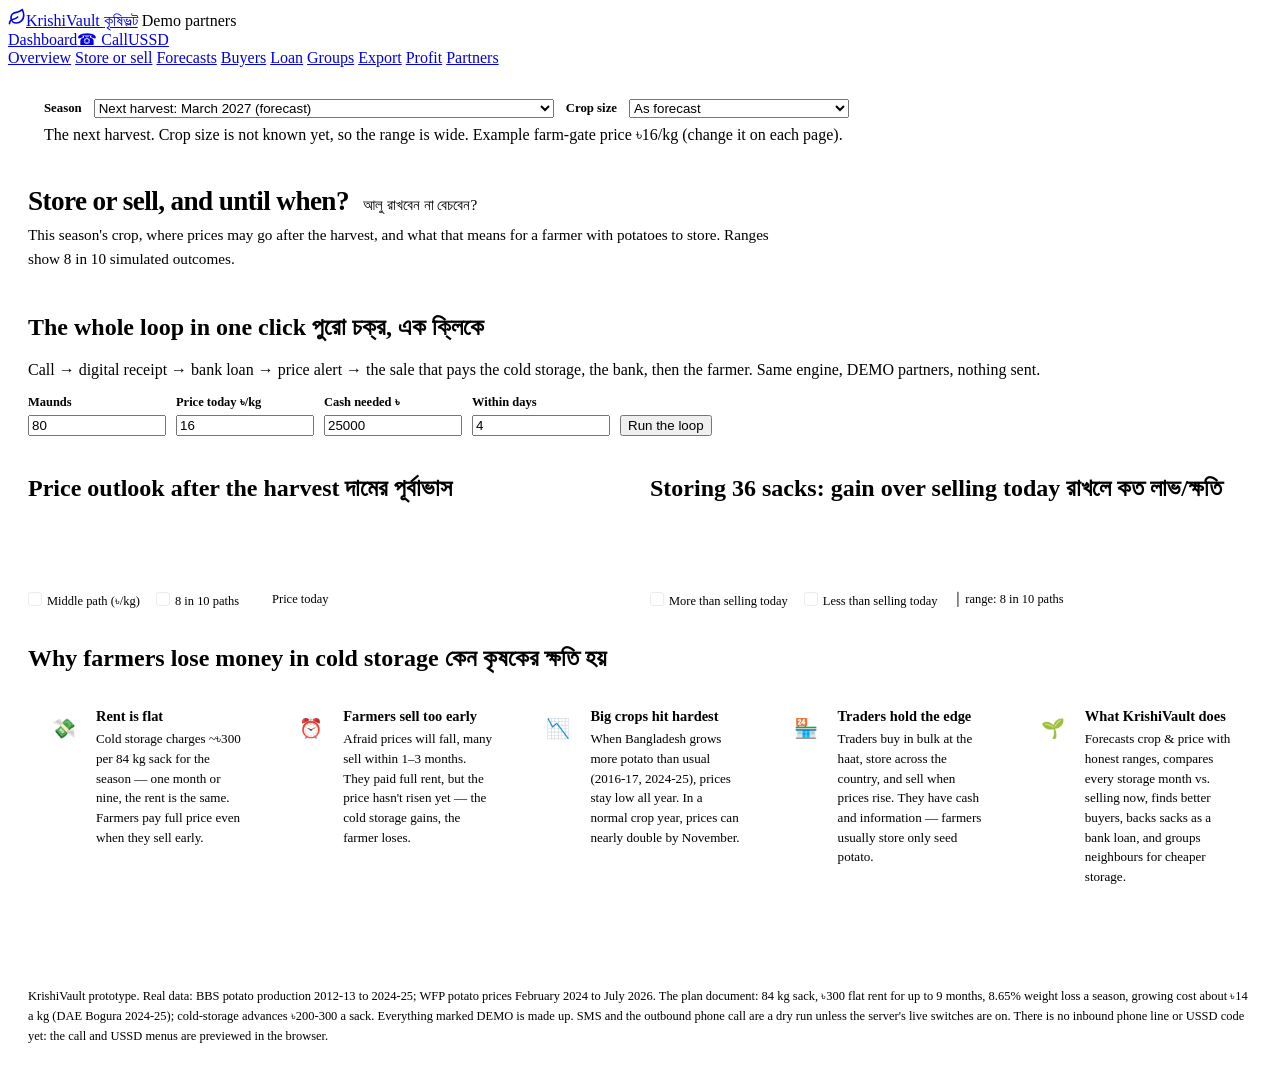
==== commit 0c920ed2: "Redesign the three screens as one clean, modern product The team found the screens cluttered, old-fa" ====
--- a/krishivault-pipeline/static/index.html
+++ b/krishivault-pipeline/static/index.html
@@ -8,454 +8,168 @@
 <title>KrishiVault Dashboard</title>
 <link rel="preconnect" href="https://fonts.googleapis.com">
 <link rel="preconnect" href="https://fonts.gstatic.com" crossorigin>
-<link href="https://fonts.googleapis.com/css2?family=Inter:wght@400;500;600;700;800&family=Noto+Sans+Bengali:wght@400;600;700&family=Outfit:wght@400;500;600;700&display=swap" rel="stylesheet">
+<link href="https://fonts.googleapis.com/css2?family=Inter:wght@400;500;600;700;800&family=Noto+Sans+Bengali:wght@400;500;600;700&display=swap" rel="stylesheet">
+<link rel="stylesheet" href="/static/kv.css">
 <style>
-  /* ── Design tokens ───────────────────────────────────────────────────── */
-  :root {
-    --green-darkest: #152617; --green-dark: #1e3d28; --green-mid: #2e6640;
-    --green-light: #4e8e5e; --green-pale: #b8d9c2; --green-faint: #e8f3ec;
-    --cream: #f4f2eb; --cream-dark: #e8e3d5; --paper: #fdfcf8; --line: #ddd7c6;
-    --gold: #b08830; --gold-light: #d4a842; --gold-faint: #faf2dc;
-    --red: #a0321f; --red-faint: #fceae6;
-    --text: #151f18; --text-body: #344039; --muted: #697870;
-    --series: #27784a; --series-band: rgba(39,120,74,.15);
-    --gain: #1f72cc; --loss: #cb5820; --grid: #e9e4d6; --axis: #c5bfaa;
-    --shadow-sm: 0 1px 3px rgba(0,0,0,.08), 0 1px 2px rgba(0,0,0,.05);
-    --shadow-md: 0 4px 12px rgba(0,0,0,.10), 0 2px 4px rgba(0,0,0,.06);
-    --shadow-lg: 0 8px 24px rgba(0,0,0,.12), 0 4px 8px rgba(0,0,0,.07);
-    --bevel: inset 0 1px 0 rgba(255,255,255,.9), 0 1px 3px rgba(21,38,23,.08);
-    --bevel-raised: inset 0 1px 0 #fff, 0 2px 5px rgba(21,38,23,.10);
-    --pressed: inset 0 2px 5px rgba(21,38,23,.25);
-    --radius: 0; --radius-sm: 0;   /* the project's design rule: sharp corners */
-    --font: 'Inter', 'Outfit', 'Noto Sans Bengali', system-ui, sans-serif;
-    --font-bn: 'Noto Sans Bengali', 'Inter', system-ui, sans-serif;
-    --transition: 0.18s ease;
-  }
-
-  /* ── Reset ───────────────────────────────────────────────────────────── */
-  * { box-sizing: border-box; }
-  html { -webkit-text-size-adjust: 100%; scroll-behavior: smooth; }
-  body {
-    margin: 0;
-    background: #eef0ea;
-    background-image: radial-gradient(ellipse at 70% 0%, rgba(46,102,64,.08) 0%, transparent 60%);
-    color: var(--text);
-    font-family: var(--font);
-    font-size: 15px;
-    line-height: 1.55;
-  }
-  .bn { font-family: var(--font-bn); }
-  small, .small { font-size: .78rem; color: var(--muted); }
-  a { color: var(--green-mid); text-underline-offset: 2px; }
-  h1, h2, h3 { line-height: 1.25; }
-
-  /* ── Header ─────────────────────────────────────────────────────────── */
-  header.top {
-    background: linear-gradient(135deg, #0d1f12 0%, #1b3423 50%, #243d2d 100%);
-    color: #e8f2ec;
-    border-bottom: 2px solid var(--gold);
-    box-shadow: 0 2px 16px rgba(0,0,0,.35);
-    position: relative;
-    overflow: hidden;
-  }
-  header.top::before {
-    content: '';
-    position: absolute;
-    inset: 0;
-    background: url("data:image/svg+xml,%3Csvg width='60' height='60' viewBox='0 0 60 60' xmlns='http://www.w3.org/2000/svg'%3E%3Cg fill='none' fill-rule='evenodd'%3E%3Cg fill='%23ffffff' fill-opacity='0.018'%3E%3Cpath d='M36 34v-4h-2v4h-4v2h4v4h2v-4h4v-2h-4zm0-30V0h-2v4h-4v2h4v4h2V6h4V4h-4zM6 34v-4H4v4H0v2h4v4h2v-4h4v-2H6zM6 4V0H4v4H0v2h4v4h2V6h4V4H6z'/%3E%3C/g%3E%3C/g%3E%3C/svg%3E");
-    pointer-events: none;
-  }
-  .top-inner {
-    max-width: 1280px; margin: 0 auto; padding: 16px 20px;
-    display: flex; gap: 10px 18px; align-items: center; flex-wrap: wrap;
-    position: relative;
-  }
-  .brand {
-    font-weight: 800; font-size: 1.4rem; letter-spacing: -.3px;
-    display: flex; align-items: center; gap: 8px;
-  }
-  .brand-icon {
-    width: 34px; height: 34px; background: linear-gradient(135deg, var(--gold-light), var(--gold));
-    border-radius: 0; display: flex; align-items: center; justify-content: center;
-    font-size: 1.1rem; box-shadow: 0 2px 8px rgba(0,0,0,.3), inset 0 1px 0 rgba(255,255,255,.3);
-    flex-shrink: 0;
-  }
-  .brand .bn { color: var(--gold-light); font-weight: 600; font-size: 1rem; letter-spacing: 0; }
-  .top-sub { font-size: .82rem; color: rgba(200,225,210,.75); flex: 1 1 240px; line-height: 1.4; }
-  .demo-flag {
-    font-size: .68rem; font-weight: 700; letter-spacing: .6px;
-    background: linear-gradient(135deg, #c9952a, #a87520);
-    color: #fff; padding: 4px 10px;
-    border-radius: 0;
-    box-shadow: 0 2px 6px rgba(0,0,0,.25);
-  }
-  .top-link {
-    color: rgba(220,240,228,.9); font-weight: 600; font-size: .85rem;
-    border: 1px solid rgba(255,255,255,.2);
-    padding: 6px 14px; text-decoration: none;
-    background: rgba(255,255,255,.08);
-    border-radius: 0;
-    transition: background var(--transition), border-color var(--transition);
-    backdrop-filter: blur(4px);
-  }
-  .top-link:hover { background: rgba(255,255,255,.16); border-color: rgba(255,255,255,.35); color: #fff; }
-
-  /* ── Nav tabs ───────────────────────────────────────────────────────── */
-  nav.tabs {
-    max-width: 1280px; margin: 16px auto 0; padding: 0 20px;
-    display: flex; flex-wrap: wrap; gap: 6px;
-  }
-  nav.tabs a {
-    display: flex; flex-direction: column;
-    text-decoration: none; padding: 8px 14px;
-    background: var(--paper);
-    border: 1px solid var(--line);
-    border-radius: var(--radius-sm);
-    color: var(--text-body);
-    box-shadow: var(--shadow-sm);
-    font-size: .82rem; font-weight: 600;
-    transition: all var(--transition);
-    white-space: nowrap;
-  }
-  nav.tabs a:hover { background: var(--green-faint); border-color: var(--green-pale); color: var(--green-dark); transform: translateY(-1px); box-shadow: var(--shadow-md); }
-  nav.tabs a .bn { font-weight: 400; font-size: .7rem; color: var(--muted); margin-top: 1px; }
-  nav.tabs a[aria-current="page"] {
-    background: linear-gradient(135deg, var(--green-mid), var(--green-dark));
-    color: #fff;
-    border-color: var(--green-darkest);
-    box-shadow: var(--shadow-md), inset 0 1px 0 rgba(255,255,255,.15);
-    transform: translateY(-1px);
-  }
-  nav.tabs a[aria-current="page"] .bn { color: rgba(200,225,210,.85); }
-
-  /* ── Season bar ─────────────────────────────────────────────────────── */
-  .season-bar { max-width: 1280px; margin: 12px auto 0; padding: 0 20px; }
+  /* The dashboard's own parts; the shared look (colours, header, cards, buttons, tables) is in /static/kv.css */
+
+  /* season bar */
+  .season-bar { max-width: 1240px; margin: 20px auto 0; padding: 0 20px; }
   .season-inner {
-    background: linear-gradient(135deg, var(--gold-faint), #f2ead0);
-    border: 1px solid #dece9a;
-    box-shadow: var(--shadow-sm);
-    border-radius: var(--radius);
-    padding: 12px 16px;
-    display: flex; gap: 8px 16px; flex-wrap: wrap; align-items: center;
-  }
-  .season-inner label { font-weight: 700; font-size: .82rem; color: #5a430e; text-transform: uppercase; letter-spacing: .4px; }
-  .season-inner select { min-width: 0; flex: 1 1 260px; max-width: 500px; border-radius: var(--radius-sm); border-color: #d4c07a; }
-  .season-inner .small { flex: 1 1 100%; color: #6d5315; font-size: .78rem; }
-
-  /* ── Layout ─────────────────────────────────────────────────────────── */
-  main { max-width: 1280px; margin: 0 auto; padding: 16px 20px 48px; }
+    display: flex; flex-wrap: wrap; align-items: center; gap: 8px 12px; padding: 12px 16px;
+    background: var(--surface); border: 1px solid var(--border); border-radius: var(--radius-lg); box-shadow: var(--shadow-1);
+  }
+  .season-inner label { font-size: .8rem; font-weight: 600; color: var(--ink-3); }
+  .season-inner select { flex: 1 1 260px; max-width: 460px; width: auto; }
+  .season-inner .small { flex: 1 1 100%; }
+
+  /* layout */
+  main { max-width: 1240px; margin: 0 auto; padding: 4px 20px 56px; }
   section.page { display: none; }
   section.page.active { display: block; }
-  .page-title { margin: 8px 0 4px; font-size: 1.4rem; font-weight: 800; color: var(--green-darkest); letter-spacing: -.3px; }
-  .page-title .bn { font-size: .95rem; color: var(--muted); font-weight: 500; margin-left: 8px; }
-  .lead { margin: 0 0 16px; color: var(--text-body); max-width: 860px; font-size: .93rem; line-height: 1.6; }
-
-  .grid { display: grid; gap: 16px; grid-template-columns: 1fr; }
+  .page-title { margin: 26px 0 6px; font-size: 1.7rem; font-weight: 800; letter-spacing: -.6px; }
+  .page-title .bn { font-size: .95rem; font-weight: 500; color: var(--ink-3); margin-left: 8px; letter-spacing: 0; }
+  .lead { margin: 0 0 22px; color: var(--ink-2); max-width: 760px; font-size: .95rem; line-height: 1.6; }
+  .grid { display: grid; gap: 20px; grid-template-columns: 1fr; }
   .grid > * { min-width: 0; }
   @media (min-width: 900px) {
     .grid.two { grid-template-columns: 1fr 1fr; }
-    .grid.side { grid-template-columns: minmax(300px, 370px) 1fr; align-items: start; }
-  }
-
-  /* ── Panels ─────────────────────────────────────────────────────────── */
-  .panel {
-    background: var(--paper);
-    border: 1px solid var(--line);
-    border-radius: var(--radius);
-    box-shadow: var(--shadow-sm);
-    min-width: 0;
-    overflow: hidden;
-    transition: box-shadow var(--transition);
-  }
-  .panel:hover { box-shadow: var(--shadow-md); }
-  .panel > h2 {
-    margin: 0; padding: 12px 16px;
-    font-size: .9rem; font-weight: 700; color: var(--green-dark);
-    background: linear-gradient(180deg, #fff 0%, var(--cream) 100%);
-    border-bottom: 1px solid var(--line);
-    display: flex; justify-content: space-between; gap: 8px; align-items: center; flex-wrap: wrap;
-  }
-  .panel > h2 .bn { font-weight: 500; font-size: .76rem; color: var(--muted); }
-  .panel-body { padding: 14px 16px; }
-  .panel-body > :first-child { margin-top: 0; }
-  .panel-body > :last-child { margin-bottom: 0; }
-
-  /* ── Metric tiles ───────────────────────────────────────────────────── */
-  .tiles { display: grid; gap: 12px; grid-template-columns: repeat(auto-fit, minmax(190px, 1fr)); margin-bottom: 16px; }
+    .grid.side { grid-template-columns: minmax(300px, 380px) 1fr; align-items: start; }
+  }
+
+  /* metric tiles */
+  .tiles { display: grid; gap: 14px; grid-template-columns: repeat(auto-fit, minmax(170px, 1fr)); margin-bottom: 20px; }
   .tile {
-    background: var(--paper);
-    border: 1px solid var(--line);
-    border-top: 3px solid var(--green-mid);
-    border-radius: var(--radius);
-    box-shadow: var(--shadow-sm);
-    padding: 14px 16px;
-    min-width: 0;
-    transition: transform var(--transition), box-shadow var(--transition);
-    position: relative;
-    overflow: hidden;
-  }
-  .tile::before {
-    content: '';
-    position: absolute; inset: 0;
-    background: linear-gradient(135deg, rgba(46,102,64,.04) 0%, transparent 60%);
-    pointer-events: none;
-  }
-  .tile:hover { transform: translateY(-2px); box-shadow: var(--shadow-md); }
-  .tile .label {
-    font-size: .7rem; color: var(--muted); font-weight: 700;
-    text-transform: uppercase; letter-spacing: .5px;
-    margin-bottom: 6px;
-  }
-  .tile .value {
-    font-size: 1.6rem; font-weight: 800; color: var(--green-darkest);
-    line-height: 1.1; margin: 0 0 4px; letter-spacing: -.5px;
-  }
-  .tile .sub { font-size: .75rem; color: var(--text-body); line-height: 1.4; }
-
-  /* Special tile: advice tile gets a richer look */
-  .tile:last-child { border-top-color: var(--gold); }
-  .tile:last-child .value { font-size: 1.05rem; font-weight: 700; line-height: 1.35; letter-spacing: -.2px; }
-
-  /* ── Forms & controls ───────────────────────────────────────────────── */
-  label.f { display: block; font-size: .78rem; font-weight: 600; color: var(--text-body); margin: 0 0 4px; }
-  .form { display: grid; gap: 10px; grid-template-columns: repeat(auto-fit, minmax(140px, 1fr)); }
+    background: var(--surface); border: 1px solid var(--border); border-radius: var(--radius-lg);
+    box-shadow: var(--shadow-1); padding: 16px 18px; min-width: 0;
+  }
+  .tile .label { font-size: .78rem; font-weight: 600; color: var(--ink-3); margin-bottom: 8px; }
+  .tile .value { font-size: 1.45rem; font-weight: 800; letter-spacing: -.5px; line-height: 1.15; margin-bottom: 6px; font-variant-numeric: tabular-nums; }
+  @media (min-width: 1200px) { .tile .value { font-size: 1.7rem; } }
+  .tile .sub { font-size: .78rem; color: var(--ink-3); line-height: 1.45; }
+  #ovTiles .tile:last-child { background: var(--brand-50); border-color: var(--brand-100); }
+  #ovTiles .tile:last-child .value { font-size: 1.08rem; font-weight: 700; line-height: 1.35; letter-spacing: -.1px; }
+
+  /* forms */
+  label.f { display: block; font-size: .8rem; font-weight: 600; color: var(--ink-2); margin: 0 0 5px; }
+  .form { display: grid; gap: 12px; grid-template-columns: repeat(auto-fit, minmax(150px, 1fr)); }
   .form .wide { grid-column: 1 / -1; }
-  input, select {
-    font: inherit; font-size: .9rem; padding: 7px 10px;
-    border: 1px solid var(--line);
-    border-radius: var(--radius-sm);
-    background: #fff; color: var(--text);
-    box-shadow: inset 0 1px 2px rgba(0,0,0,.05);
-    width: 100%; min-width: 0;
-    transition: border-color var(--transition), box-shadow var(--transition);
-  }
-  input:focus, select:focus { outline: none; border-color: var(--green-mid); box-shadow: 0 0 0 3px rgba(46,102,64,.12); }
-  .btn:focus-visible, nav.tabs a:focus-visible { outline: 2px solid var(--gold); outline-offset: 2px; }
   .row { display: flex; gap: 8px; align-items: end; flex-wrap: wrap; }
   .row > * { flex: 1 1 120px; min-width: 0; }
   .form.sale { grid-template-columns: 1.3fr 1fr 1fr auto; gap: 6px; }
-
-  /* ── Buttons ────────────────────────────────────────────────────────── */
-  .btn {
-    font: inherit; font-size: .88rem; font-weight: 600;
-    padding: 8px 16px;
-    border: 1px solid var(--line);
-    border-radius: var(--radius-sm);
-    cursor: pointer; color: var(--text-body);
-    background: linear-gradient(180deg, #fff 0%, var(--cream-dark) 100%);
-    box-shadow: var(--shadow-sm);
-    transition: all var(--transition);
-  }
-  .btn:hover { background: var(--green-faint); border-color: var(--green-pale); color: var(--green-dark); transform: translateY(-1px); box-shadow: var(--shadow-md); }
-  .btn:active { box-shadow: var(--pressed); transform: translateY(0); }
-  .btn.primary {
-    color: #fff; border-color: var(--green-dark);
-    background: linear-gradient(135deg, var(--green-mid), var(--green-dark));
-    box-shadow: 0 2px 8px rgba(30,61,40,.3), inset 0 1px 0 rgba(255,255,255,.2);
-  }
-  .btn.primary:hover { box-shadow: 0 4px 14px rgba(30,61,40,.4), inset 0 1px 0 rgba(255,255,255,.2); }
-  .btn.small { font-size: .76rem; padding: 4px 10px; }
-  .btn:disabled { opacity: .5; cursor: not-allowed; transform: none; }
-  details.more { margin-top: 12px; border-top: 1px dashed var(--line); padding-top: 10px; }
-  details.more summary { cursor: pointer; font-weight: 600; font-size: .84rem; color: var(--green-mid); }
-
-  /* ── Tags/badges ────────────────────────────────────────────────────── */
-  .tag {
-    display: inline-block; font-size: .63rem; font-weight: 700; letter-spacing: .5px;
-    padding: 2px 7px; border: 1px solid;
-    border-radius: 0; vertical-align: 2px; white-space: nowrap;
-  }
-  .tag.demo { background: var(--gold-faint); border-color: #e0cc88; color: #7a5a10; }
-  .tag.real { background: var(--green-faint); border-color: var(--green-pale); color: var(--green-dark); }
-  .tag.warn { background: var(--red-faint); border-color: #e8c4bc; color: var(--red); }
-  .tag.info { background: #eaf2fd; border-color: #bdd5f5; color: #1a52a8; }
-
-  /* ── Recommendation block ───────────────────────────────────────────── */
-  .rec {
-    border: 1px solid var(--green-pale); border-left: 5px solid var(--green-mid);
-    background: linear-gradient(135deg, var(--green-faint), #f0f8f2);
-    padding: 16px 18px; box-shadow: var(--shadow-sm);
-    border-radius: var(--radius); margin-bottom: 14px;
-  }
-  .rec.sell_now { border-left-color: var(--loss); background: linear-gradient(135deg, #fdf2eb, #fef6f0); border-color: #f0c8b0; }
-  .rec.store { border-left-color: var(--gain); background: linear-gradient(135deg, #eaf3fd, #f0f7ff); border-color: #bed5f0; }
-  .rec h3 { margin: 0 0 4px; font-size: 1.15rem; color: var(--green-darkest); font-weight: 800; }
-  .rec .bn { font-size: 1rem; color: var(--text-body); }
-  .rec ul { margin: 10px 0 0; padding-left: 18px; }
-
-  /* ── Option cards ───────────────────────────────────────────────────── */
-  .options { display: grid; gap: 12px; grid-template-columns: repeat(auto-fit, minmax(210px, 1fr)); margin-bottom: 14px; }
-  .opt {
-    border: 1px solid var(--line); background: var(--paper);
-    padding: 14px 16px; box-shadow: var(--shadow-sm);
-    border-radius: var(--radius);
-    transition: transform var(--transition), box-shadow var(--transition);
-  }
-  .opt:hover { transform: translateY(-2px); box-shadow: var(--shadow-md); }
-  .opt.on { border-color: var(--green-mid); border-top: 3px solid var(--green-mid); box-shadow: var(--shadow-md); }
+  details.more { margin-top: 14px; border-top: 1px solid var(--border); padding-top: 12px; }
+  details.more summary { cursor: pointer; font-weight: 600; font-size: .86rem; color: var(--brand-600); }
+
+  /* the recommendation and the options */
+  .rec { border-radius: var(--radius-lg); padding: 18px 20px; margin-bottom: 16px; background: var(--brand-50); border: 1px solid var(--brand-100); }
+  .rec.sell_now { background: #fff4ec; border-color: #f6d4bd; }
+  .rec.store { background: var(--blue-50); border-color: #cddcfb; }
+  .rec h3 { margin: 0 0 4px; font-size: 1.35rem; font-weight: 800; letter-spacing: -.4px; }
+  .rec .bn { font-size: 1rem; color: var(--ink-2); }
+  .rec ul { margin: 10px 0 0; padding-left: 18px; color: var(--ink-2); font-size: .9rem; }
+  .options { display: grid; gap: 12px; grid-template-columns: repeat(auto-fit, minmax(210px, 1fr)); margin-bottom: 16px; }
+  .opt { background: var(--surface); border: 1px solid var(--border); border-radius: var(--radius-lg); padding: 16px 18px; box-shadow: var(--shadow-1); }
+  .opt.on { border-color: var(--brand); box-shadow: 0 0 0 1px var(--brand), var(--shadow-1); }
   .opt h4 { margin: 0 0 2px; font-size: .9rem; font-weight: 700; }
-  .opt .bn { font-size: .82rem; color: var(--muted); }
-  .opt .money { font-size: 1.35rem; font-weight: 800; margin: 8px 0 2px; letter-spacing: -.3px; }
-  .opt dl { margin: 8px 0 0; display: grid; grid-template-columns: auto 1fr; gap: 3px 10px; font-size: .8rem; }
-  .opt dt { color: var(--muted); }
+  .opt .bn { font-size: .82rem; color: var(--ink-3); }
+  .opt .money { font-size: 1.45rem; font-weight: 800; margin: 10px 0 2px; letter-spacing: -.4px; font-variant-numeric: tabular-nums; }
+  .opt dl { margin: 10px 0 0; display: grid; grid-template-columns: auto 1fr; gap: 4px 10px; font-size: .8rem; }
+  .opt dt { color: var(--ink-3); }
   .opt dd { margin: 0; text-align: right; font-variant-numeric: tabular-nums; }
   .up { color: var(--gain); font-weight: 700; }
   .down { color: var(--loss); font-weight: 700; }
-
-  /* ── Tables ─────────────────────────────────────────────────────────── */
-  .table-wrap { overflow-x: auto; max-width: 100%; border: 1px solid var(--line); border-radius: var(--radius-sm); }
-  table { border-collapse: collapse; width: 100%; font-size: .82rem; background: var(--paper); }
-  th, td { padding: 7px 10px; border-bottom: 1px solid var(--cream-dark); text-align: left; vertical-align: top; }
-  th { background: linear-gradient(180deg, #fff 0%, var(--cream) 100%); font-weight: 700; color: var(--text-body); white-space: nowrap; font-size: .76rem; text-transform: uppercase; letter-spacing: .3px; }
-  td.n, th.n { text-align: right; font-variant-numeric: tabular-nums; white-space: nowrap; }
-  tr.best td { background: var(--green-faint); }
-  tr.off td { color: var(--muted); }
-  tr:last-child td { border-bottom: none; }
-
-  /* ── Notes / alerts ─────────────────────────────────────────────────── */
-  .note {
-    font-size: .8rem; color: var(--text-body);
-    background: linear-gradient(135deg, var(--cream), var(--cream-dark));
-    border: 1px solid var(--line); border-radius: var(--radius-sm);
-    padding: 9px 12px; margin: 10px 0 0;
-    line-height: 1.5;
-  }
-  .note.honest { background: linear-gradient(135deg, var(--gold-faint), #f5edcc); border-color: #d8c07a; color: #5a420d; }
-  .err { color: var(--red); font-size: .84rem; margin: 6px 0 0; }
-  .ok { color: var(--green-mid); font-size: .84rem; margin: 6px 0 0; }
-  .muted { color: var(--muted); }
+  tr.best td { background: var(--brand-50); }
+  tr.off td { color: var(--ink-3); }
+
+  .err { color: var(--danger); font-size: .86rem; margin: 6px 0 0; }
+  .ok { color: var(--brand-600); font-size: .86rem; margin: 6px 0 0; }
+  .muted { color: var(--ink-3); }
   ul.plain { margin: 6px 0; padding-left: 18px; }
-  pre.req { white-space: pre-wrap; word-break: break-word; background: var(--cream); border: 1px solid var(--line); border-radius: var(--radius-sm); padding: 10px; font-size: .76rem; max-height: 180px; overflow: auto; }
-
-  /* ── Charts ─────────────────────────────────────────────────────────── */
+  pre.req {
+    white-space: pre-wrap; word-break: break-word; font-size: .8rem; max-height: 200px; overflow: auto;
+    background: var(--surface-2); border: 1px solid var(--border); border-radius: var(--radius-sm); padding: 10px 12px;
+  }
+
+  /* charts */
   .chart { position: relative; width: 100%; min-height: 60px; }
   .chart svg { display: block; width: 100%; height: auto; overflow: visible; }
-  .chart text { font-family: var(--font); fill: var(--muted); font-size: 11px; }
-  .chart .lbl { fill: var(--text-body); font-weight: 600; }
+  .chart text { font-family: var(--font); fill: var(--ink-3); font-size: 11px; }
+  .chart .lbl { fill: var(--ink-2); font-weight: 600; }
   .tip {
-    position: absolute; pointer-events: none;
-    background: linear-gradient(135deg, #162018, #1e3020);
-    color: #fff; font-size: .78rem; padding: 8px 12px;
-    border-radius: var(--radius-sm);
-    box-shadow: 0 4px 16px rgba(0,0,0,.35); z-index: 5;
-    white-space: nowrap; display: none; line-height: 1.5;
-    border: 1px solid rgba(255,255,255,.1);
-  }
-  .tip b { color: var(--gold-light); }
-  .legend { display: flex; gap: 6px 14px; flex-wrap: wrap; font-size: .76rem; color: var(--text-body); margin: 8px 0 0; }
-  .legend i { display: inline-block; width: 12px; height: 12px; vertical-align: -1px; margin-right: 4px; border: 1px solid rgba(0,0,0,.15); border-radius: 2px; }
-
-  /* ── Group storage progress bar ─────────────────────────────────────── */
-  .progress { position: relative; height: 16px; background: var(--cream-dark); border: 1px solid var(--line); border-radius: 0; overflow: visible; box-shadow: inset 0 1px 3px rgba(0,0,0,.1); margin: 8px 0 24px; }
-  .progress .fill { position: absolute; left: 0; top: 0; bottom: 0; background: linear-gradient(90deg, var(--green-light), var(--green-mid)); border-radius: 0; }
-  .progress .mark { position: absolute; top: -4px; bottom: -4px; width: 2px; background: var(--gold); }
-  .progress .mark span { position: absolute; top: 24px; left: -30px; width: 64px; text-align: center; font-size: .68rem; color: #7a5a10; font-weight: 600; }
-
-  /* ── Event / partner feed ───────────────────────────────────────────── */
+    position: absolute; pointer-events: none; z-index: 5; display: none; white-space: nowrap; line-height: 1.5;
+    background: var(--ink); color: #fff; font-size: .78rem; padding: 8px 12px; border-radius: var(--radius-sm); box-shadow: var(--shadow-2);
+  }
+  .tip b { color: #8fe0b4; }
+  .legend { display: flex; gap: 6px 16px; flex-wrap: wrap; font-size: .78rem; color: var(--ink-2); margin: 10px 0 0; }
+  .legend i { display: inline-block; width: 12px; height: 12px; vertical-align: -1px; margin-right: 5px; border-radius: 3px; border: 1px solid rgba(0,0,0,.08); }
+
+  /* group storage progress */
+  .progress { position: relative; height: 12px; background: var(--surface-2); border: 1px solid var(--border); border-radius: var(--radius-pill); margin: 10px 0 26px; }
+  .progress .fill { position: absolute; left: 0; top: 0; bottom: 0; background: var(--brand); border-radius: var(--radius-pill); }
+  .progress .mark { position: absolute; top: -5px; bottom: -5px; width: 2px; background: var(--amber); border-radius: 1px; }
+  .progress .mark span { position: absolute; top: 22px; left: -30px; width: 64px; text-align: center; font-size: .7rem; color: #8a5a12; font-weight: 600; }
+
+  /* partner feed */
   .events { display: grid; gap: 10px; }
   .event {
-    border: 1px solid var(--line); border-left: 4px solid var(--gold);
-    background: var(--paper); padding: 10px 14px;
-    box-shadow: var(--shadow-sm);
-    border-radius: 0 var(--radius-sm) var(--radius-sm) 0;
-    font-size: .84rem;
-    transition: box-shadow var(--transition);
-  }
-  .event:hover { box-shadow: var(--shadow-md); }
-  .event .head { display: flex; justify-content: space-between; gap: 8px; flex-wrap: wrap; font-size: .74rem; color: var(--muted); }
-  .event .sum { font-family: var(--font-bn); font-size: .92rem; color: var(--text); margin: 3px 0; }
-  .role-tabs { display: flex; flex-wrap: wrap; gap: 6px; margin-bottom: 14px; }
-  .role-tabs button[aria-pressed="true"] {
-    background: linear-gradient(135deg, var(--green-mid), var(--green-dark));
-    color: #fff; border-color: var(--green-darkest);
-    box-shadow: var(--shadow-md);
-  }
-
-  /* ── The whole loop in one click ───────────────────────────────────── */
-  .loop-panel { margin-bottom: 16px; border-color: var(--gold-light); }
-  .loop-form { display: flex; flex-wrap: wrap; gap: 10px; align-items: flex-end; margin: 10px 0 4px; }
-  .loop-form label { display: flex; flex-direction: column; gap: 3px; font-size: .78rem; font-weight: 600; color: var(--muted); }
-  .loop-form input { width: 120px; }
-  .loop-steps { list-style: none; margin: 14px 0 0; padding: 0; display: grid; gap: 10px; }
-  .loop-step { display: grid; grid-template-columns: 34px 1fr; gap: 12px; padding: 12px; background: var(--paper);
-    border: 1px solid var(--line); border-left: 4px solid var(--green-mid); box-shadow: var(--bevel); }
-  .loop-step .n { width: 30px; height: 30px; display: flex; align-items: center; justify-content: center; font-weight: 800;
-    color: #fff; background: linear-gradient(var(--green-mid), var(--green-dark)); box-shadow: inset 0 1px 0 rgba(255,255,255,.25); }
-  .loop-step h4 { margin: 0; font-size: .9rem; color: var(--text); }
-  .loop-step .who { font-size: .74rem; color: var(--muted); margin: 1px 0 6px; }
-  .loop-step .head { font-weight: 700; color: var(--green-darkest); margin: 0 0 4px; }
-  .loop-step ul { margin: 0; padding-left: 18px; font-size: .84rem; color: var(--text-body); }
-  .loop-step .sms { margin-top: 8px; padding: 8px 10px; font-size: .84rem; background: var(--green-faint);
-    border: 1px solid var(--green-pale); box-shadow: inset 0 1px 2px rgba(0,0,0,.06); }
-  .loop-step table { margin-top: 8px; font-size: .82rem; border-collapse: collapse; }
-  .loop-step td { padding: 2px 12px 2px 0; }
+    background: var(--surface); border: 1px solid var(--border); border-radius: var(--radius-md); padding: 12px 14px;
+    font-size: .86rem; box-shadow: inset 3px 0 0 var(--amber), var(--shadow-1);
+  }
+  .event .head { display: flex; justify-content: space-between; gap: 8px; flex-wrap: wrap; font-size: .76rem; color: var(--ink-3); }
+  .event .sum { font-family: var(--font-bn); font-size: .94rem; color: var(--ink); margin: 3px 0; }
+  .role-tabs { display: flex; flex-wrap: wrap; gap: 6px; margin-bottom: 16px; }
+  .role-tabs .btn { border-radius: var(--radius-pill); }
+  .role-tabs button[aria-pressed="true"] { background: var(--brand-50); border-color: var(--brand-100); color: var(--brand-700); box-shadow: none; }
+
+  /* the whole loop in one click */
+  .loop-panel { margin-bottom: 20px; }
+  .loop-form { display: flex; flex-wrap: wrap; gap: 10px; align-items: flex-end; margin: 12px 0 4px; }
+  .loop-form label { display: flex; flex-direction: column; gap: 5px; font-size: .78rem; font-weight: 600; color: var(--ink-3); }
+  .loop-form input { width: 130px; }
+  .loop-steps { list-style: none; margin: 16px 0 0; padding: 0; display: grid; gap: 10px; }
+  .loop-step { display: grid; grid-template-columns: 34px 1fr; gap: 12px; padding: 14px 16px; background: var(--surface); border: 1px solid var(--border); border-radius: var(--radius-md); }
+  .loop-step .n { width: 30px; height: 30px; border-radius: 50%; display: grid; place-items: center; font-weight: 700; font-size: .9rem; color: #fff; background: var(--brand); }
+  .loop-step h4 { margin: 4px 0 0; font-size: .95rem; }
+  .loop-step .who { font-size: .76rem; color: var(--ink-3); margin: 2px 0 8px; }
+  .loop-step .head { font-weight: 700; color: var(--brand-700); margin: 0 0 6px; }
+  .loop-step ul { margin: 0; padding-left: 18px; font-size: .86rem; color: var(--ink-2); }
+  .loop-step .sms { margin-top: 10px; padding: 10px 12px; font-size: .86rem; background: var(--brand-50); border: 1px solid var(--brand-100); border-radius: var(--radius-sm); }
+  .loop-step table { margin-top: 10px; font-size: .84rem; border-collapse: collapse; width: auto; background: none; }
+  .loop-step td { padding: 3px 16px 3px 0; border: 0; }
   .loop-step td.tk { text-align: right; font-variant-numeric: tabular-nums; }
-  .loop-step tr.total td { font-weight: 800; border-top: 1px solid var(--line); }
-  .loop-stop { margin-top: 12px; padding: 10px 12px; background: var(--gold-faint); border: 1px solid var(--gold-light); }
+  .loop-step tr.total td { font-weight: 800; border-top: 1px solid var(--border); padding-top: 6px; }
+  .loop-stop { margin-top: 12px; padding: 12px 14px; background: var(--amber-50); border: 1px solid var(--amber-100); border-radius: var(--radius-md); }
   @media (max-width: 520px) { .loop-form input { width: 100%; } .loop-form label { flex: 1 1 45%; } }
 
-  /* ── Why-farmers section: icon cards ───────────────────────────────── */
-  .why-grid {
-    display: grid;
-    gap: 12px;
-    grid-template-columns: repeat(auto-fit, minmax(220px, 1fr));
-  }
-  .why-card {
-    background: var(--paper);
-    border: 1px solid var(--line);
-    border-radius: var(--radius);
-    padding: 16px;
-    box-shadow: var(--shadow-sm);
-    display: flex; gap: 12px; align-items: flex-start;
-    transition: transform var(--transition), box-shadow var(--transition);
-  }
-  .why-card:hover { transform: translateY(-2px); box-shadow: var(--shadow-md); }
-  .why-icon {
-    width: 38px; height: 38px; border-radius: 0;
-    display: flex; align-items: center; justify-content: center;
-    font-size: 1.2rem; flex-shrink: 0;
-  }
-  .why-card:nth-child(1) .why-icon { background: rgba(203,88,32,.12); }
-  .why-card:nth-child(2) .why-icon { background: rgba(160,50,31,.12); }
-  .why-card:nth-child(3) .why-icon { background: rgba(160,120,20,.12); }
-  .why-card:nth-child(4) .why-icon { background: rgba(30,80,50,.12); }
-  .why-card:nth-child(5) .why-icon { background: rgba(31,114,204,.12); }
-  .why-body h4 { margin: 0 0 4px; font-size: .88rem; font-weight: 700; color: var(--text); }
-  .why-body p { margin: 0; font-size: .8rem; color: var(--text-body); line-height: 1.5; }
-
-  /* ── Footer ─────────────────────────────────────────────────────────── */
-  footer {
-    max-width: 1280px; margin: 0 auto; padding: 0 20px 32px;
-    font-size: .76rem; color: var(--muted); line-height: 1.6;
-    border-top: 1px solid var(--line); padding-top: 16px; margin-top: 8px;
-  }
+  /* why farmers lose money */
+  .why-grid { display: grid; gap: 12px; grid-template-columns: repeat(auto-fit, minmax(220px, 1fr)); }
+  .why-card { background: var(--surface-2); border: 1px solid var(--border); border-radius: var(--radius-md); padding: 16px; display: flex; gap: 12px; align-items: flex-start; }
+  .why-icon { width: 40px; height: 40px; border-radius: 10px; display: grid; place-items: center; font-size: 1.2rem; flex-shrink: 0; background: var(--surface); border: 1px solid var(--border); }
+  .why-body h4 { margin: 0 0 4px; font-size: .9rem; font-weight: 700; }
+  .why-body p { margin: 0; font-size: .82rem; color: var(--ink-2); line-height: 1.5; }
+
+  footer { max-width: 1240px; margin: 8px auto 0; padding: 20px 20px 36px; font-size: .78rem; color: var(--ink-3); line-height: 1.6; border-top: 1px solid var(--border); }
 </style>
 </head>
 <body>
-<header class="top">
-  <div class="top-inner">
-    <div class="brand">
-      <div class="brand-icon">🌾</div>
-      KrishiVault <span class="bn">কৃষিভল্ট</span>
-    </div>
-    <div class="top-sub">Potato storage intelligence for Bogura — store or sell decisions, price forecasts, buyers, bank loans &amp; group storage.</div>
-    <span class="demo-flag" title="Partners, banks, buyers and export prices on these screens are made up">DEMO</span>
-    <a class="top-link" href="/call" style="background:linear-gradient(135deg, #1f72cc, #145094);border-color:#2a75d3;color:#fff;font-weight:700;box-shadow:0 2px 8px rgba(31,114,204,.4)">📞 Live Voice Call (ভয়েস কল)</a>
-    <a class="top-link" href="/ussd"># USSD preview</a>
+<header class="kv-top">
+  <div class="kv-top-row">
+    <a class="kv-brand" href="/"><span class="kv-mark"><svg width="18" height="18" viewBox="0 0 24 24" fill="none" stroke="currentColor" stroke-width="2.2" stroke-linecap="round" stroke-linejoin="round" aria-hidden="true"><path d="M11 20A7 7 0 0 1 9.8 6.1C15.5 5 17 4.48 19 2c1 2 2 4.18 2 8 0 5.5-4.78 10-10 10Z"/><path d="M2 21c0-3 1.85-5.36 5.08-6C9.5 14.52 12 13 13 12"/></svg></span>KrishiVault <span class="bn kv-brand-bn">কৃষিভল্ট</span></a>
+    <span class="kv-pill demo" title="Cold storages, banks, buyers, groups and export prices on these screens are made up">Demo partners</span>
+    <nav class="kv-apps" aria-label="Screens"><a href="/" aria-current="page">Dashboard</a><a href="/call">☎ Call</a><a href="/ussd">USSD</a></nav>
   </div>
+  <nav class="tabs" aria-label="Pages">
+    <a href="#overview" data-page="overview" title="মৌসুমের অবস্থা">Overview</a>
+    <a href="#store" data-page="store" title="রাখব না বেচব">Store or sell</a>
+    <a href="#forecast" data-page="forecast" title="পূর্বাভাস">Forecasts</a>
+    <a href="#buyers" data-page="buyers" title="ক্রেতা">Buyers</a>
+    <a href="#loan" data-page="loan" title="বস্তা জামানতে ঋণ">Loan</a>
+    <a href="#group" data-page="group" title="একসাথে হিমাগার">Groups</a>
+    <a href="#export" data-page="export" title="রপ্তানি">Export</a>
+    <a href="#profit" data-page="profit" title="লাভের হিসাব">Profit</a>
+    <a href="#partners" data-page="partners" title="অংশীদারদের পর্দা">Partners</a>
+  </nav>
 </header>
-
-<nav class="tabs" aria-label="Pages">
-  <a href="#overview" data-page="overview">Season overview<span class="bn">মৌসুমের অবস্থা</span></a>
-  <a href="#store" data-page="store">Store or sell<span class="bn">রাখব না বেচব</span></a>
-  <a href="#forecast" data-page="forecast">Forecasts<span class="bn">পূর্বাভাস</span></a>
-  <a href="#buyers" data-page="buyers">Buyers<span class="bn">ক্রেতা</span></a>
-  <a href="#loan" data-page="loan">Bank loan<span class="bn">বস্তা জামানতে ঋণ</span></a>
-  <a href="#group" data-page="group">Group storage<span class="bn">একসাথে হিমাগার</span></a>
-  <a href="#export" data-page="export">Export<span class="bn">রপ্তানি</span></a>
-  <a href="#profit" data-page="profit">Profit calculator<span class="bn">লাভের হিসাব</span></a>
-  <a href="#partners" data-page="partners">Partner screens<span class="bn">অংশীদারদের পর্দা</span></a>
-</nav>
 
 <div class="season-bar">
   <div class="season-inner">
@@ -481,12 +195,12 @@
 <main>
 <!-- ============================================================ OVERVIEW -->
 <section class="page" id="page-overview">
-  <h1 class="page-title">Season overview <span class="bn">মৌসুমের অবস্থা</span></h1>
-  <p class="lead">How big the crop is likely to be, where prices may go after the harvest, and what that means for a farmer who stores in a cold storage. Ranges show what 8 in 10 simulated outcomes fall within.</p>
+  <h1 class="page-title">Store or sell, and until when? <span class="bn">আলু রাখবেন না বেচবেন?</span></h1>
+  <p class="lead">This season's crop, where prices may go after the harvest, and what that means for a farmer with potatoes to store. Ranges show 8 in 10 simulated outcomes.</p>
   <div class="tiles" id="ovTiles"></div>
   <div class="panel loop-panel"><h2>The whole loop in one click <span class="bn">পুরো চক্র, এক ক্লিকে</span></h2>
     <div class="panel-body">
-      <p class="small" style="margin-top:0">One demo farmer goes through the plan's loop: the harvest call, the cold storage's digital receipt, a bank loan against it, the price-window alert, and the sale that pays the cold storage, the bank, then the farmer. Same engine and <span class="tag demo">DEMO</span> partners as the other pages; the records appear on the partner screens; nothing is sent.</p>
+      <p class="small" style="margin-top:0">Call → digital receipt → bank loan → price alert → the sale that pays the cold storage, the bank, then the farmer. Same engine, <span class="tag demo">DEMO</span> partners, nothing sent.</p>
       <div class="loop-form">
         <label>Maunds <input id="loopMaunds" type="number" min="1" step="1" value="80"></label>
         <label>Price today ৳/kg <input id="loopPrice" type="number" min="1" step="0.5" value="16"></label>
@@ -536,7 +250,7 @@
 <!-- ============================================================ STORE OR SELL -->
 <section class="page" id="page-store">
   <h1 class="page-title">Store or sell, and until when <span class="bn">রাখব না বেচব, কবে বেচব</span></h1>
-  <p class="lead">The storage engine compares selling today with storing for every month until the cold storage empties in December, after rent, weight loss, sacks, carrying, selling costs and loan interest. It recommends one of three options and says how sure it is.</p>
+  <p class="lead">Selling today against storing until each month to December, after rent, weight loss, carrying and interest. One clear answer, and how sure it is.</p>
   <div class="grid side">
     <div class="panel"><h2>The farmer's potatoes <span class="bn">কৃষকের তথ্য</span></h2>
       <div class="panel-body">
@@ -612,7 +326,7 @@
 <!-- ============================================================ BUYERS -->
 <section class="page" id="page-buyers">
   <h1 class="page-title">Buyers and offers <span class="bn">ক্রেতা ও দর</span></h1>
-  <p class="lead">A higher price is not always more money. Offers are ranked by the money left in the farmer's hand after transport, grading losses and the wait for payment. <b>No paid placement:</b> a partner's fee never changes the order.</p>
+  <p class="lead">Offers ranked by the money left in the farmer's hand, after transport, grading and the wait for payment. <b>No paid placement.</b></p>
   <div class="grid side">
     <div class="panel"><h2>The lot <span class="bn">লট</span></h2><div class="panel-body">
       <div class="form">
@@ -640,7 +354,7 @@
 <!-- ============================================================ LOAN -->
 <section class="page" id="page-loan">
   <h1 class="page-title">A bank loan against stored potatoes <span class="bn">বস্তা জামানতে ব্যাংক ঋণ</span></h1>
-  <p class="lead">Cash needs force early sales. With the sacks in cold storage as security, a bank can lend instead. KrishiVault does not lend: the cold storage issues a digital receipt (weighed and graded, sent to the farmer by SMS), KrishiVault values the crop carefully (after the season's 8.65% weight loss), works out the repayment risk and sends the application. The bank decides. Once it approves, the sacks leave the cold storage only with the bank's agreement, and the sale pays the cold storage, then the bank, then the farmer. All banks here are <span class="tag demo">DEMO</span>.</p>
+  <p class="lead">Cash without selling at the harvest low: the stored sacks back a bank loan. KrishiVault values the crop and sends the application; the bank decides and pays. Banks are <span class="tag demo">DEMO</span>.</p>
   <div class="grid side">
     <div class="panel"><h2>How much can be borrowed <span class="bn">কত ঋণ</span></h2><div class="panel-body">
       <div class="form">
@@ -654,6 +368,7 @@
       <div class="form">
         <div><label class="f" for="aName">Farmer</label><input id="aName" value="Demo farmer"></div>
         <div><label class="f" for="aPhone">Phone</label><input id="aPhone" placeholder="01XXXXXXXXX"></div>
+        <div class="wide"><label class="small"><input id="aVoice" type="checkbox"> The farmer cannot read an SMS: also call with the bank's decision</label></div>
         <div><label class="f" for="aReceipt">Cold-storage receipt no.</label><input id="aReceipt" placeholder="e.g. CSA-0001 (Partner screens → Cold storage)"></div>
         <div><label class="f" for="aCs">Cold storage</label><select id="aCs"></select></div>
         <div><label class="f" for="aBank">Lender</label><select id="aBank"></select></div>
@@ -664,12 +379,27 @@
     <div><div class="panel"><h2>Lenders compared <span class="bn">ঋণদাতা</span></h2><div class="panel-body" id="loanOut">…</div></div>
       <div class="panel" style="margin-top:14px"><h2>What the bank sees <span class="bn">ব্যাংকের জন্য তথ্য</span></h2><div class="panel-body" id="loanPack">Pick a lender above.</div></div></div>
   </div>
+  <div class="panel" style="margin-top:14px"><h2>What the trader's advance really costs <span class="bn">দাদনের আসল খরচ</span></h2><div class="panel-body">
+    <p class="small" style="margin-top:0">Before the harvest a faria or bepari lends cash (dadon) and is repaid in potatoes at harvest, below the market price. No interest is named, so the farmer never sees the cost. Pure arithmetic, no forecast.</p>
+    <div class="grid side">
+      <div class="form">
+        <div><label class="f" for="dAdv">Advance taken (৳)</label><input id="dAdv" type="number" min="1" step="1000" value="20000"></div>
+        <div><label class="f" for="dMonths">Months before the harvest sale</label><input id="dMonths" type="number" min="1" max="12" step="1" value="3"></div>
+        <div><label class="f" for="dMaunds">Potatoes promised (maunds)</label><input id="dMaunds" type="number" min="1" step="1" value="80"></div>
+        <div><label class="f" for="dTrader">Trader's price (৳/kg)</label><input id="dTrader" type="number" min="1" step="0.5" value="14"></div>
+        <div><label class="f" for="dMarket">Market price at harvest (৳/kg)</label><input id="dMarket" type="number" min="1" step="0.5" value="16"></div>
+        <div><label class="f" for="dExtra">Interest or fee on top (৳)</label><input id="dExtra" type="number" min="0" step="100" value="0"></div>
+        <div class="wide"><button class="btn primary" id="dGo" type="button">Work out the cost</button></div>
+      </div>
+      <div id="dOut" aria-live="polite">…</div>
+    </div>
+  </div></div>
 </section>
 
 <!-- ============================================================ GROUP -->
 <section class="page" id="page-group">
   <h1 class="page-title">Group storage and group selling <span class="bn">একসাথে রাখা, একসাথে বেচা</span></h1>
-  <p class="lead">Neighbours combine their sacks into one order. Sharing a truck saves money straight away. A cold storage may offer a lower rent for a big order; that saving counts <b>only after the cold storage agrees</b> on its screen, never before.</p>
+  <p class="lead">Neighbours store and sell as one big order: a shared truck now, and a lower rent <b>once the cold storage agrees</b>.</p>
   <div id="groupPools" class="grid two"></div>
   <div class="grid side" style="margin-top:14px">
     <div class="panel"><h2>Alone or in the group? <span class="bn">একা না দলে</span></h2><div class="panel-body">
@@ -691,7 +421,7 @@
 <!-- ============================================================ EXPORT -->
 <section class="page" id="page-export">
   <h1 class="page-title">Export market intelligence <span class="bn">রপ্তানির সুযোগ</span></h1>
-  <p class="lead">Where to buy in Bangladesh (real BBS and WFP data) and which foreign markets pay after every cost. A high quoted price is not a profit: sorting, the truck to the port, papers, freight, insurance, duty and rejected potatoes all come off. Foreign prices and costs are <span class="tag demo">DEMO FIGURES</span> until real quotes replace them.</p>
+  <p class="lead">Where to buy (real BBS and WFP data) and which markets pay after every cost, from sorting to freight and duty. Foreign prices are <span class="tag demo">DEMO FIGURES</span>.</p>
   <div class="grid two">
     <div class="panel"><h2>Markets after every cost <span class="bn">খরচের পর লাভ</span></h2><div class="panel-body">
       <div class="form">
@@ -716,7 +446,7 @@
 <!-- ============================================================ PROFIT -->
 <section class="page" id="page-profit">
   <h1 class="page-title">Profit calculator <span class="bn">লাভের হিসাব</span></h1>
-  <p class="lead">Everything the farmer spent, earned and kept, per kg, per 84 kg sack, per maund and for the whole harvest. The example is one bigha in Bogura: replace it with the farmer's own figures.</p>
+  <p class="lead">What the farmer spent, earned and kept: per kg, sack, maund and harvest. The example is one bigha in Bogura.</p>
   <div class="grid side">
     <div class="panel"><h2>Costs and sales <span class="bn">খরচ ও বিক্রি</span></h2><div class="panel-body">
       <div class="form">
@@ -739,7 +469,7 @@
 <!-- ============================================================ PARTNERS -->
 <section class="page" id="page-partners">
   <h1 class="page-title">Partner screens <span class="bn">অংশীদারদের পর্দা</span></h1>
-  <p class="lead">What partners see straight after a farmer's call or a request on this dashboard. Every partner here is <span class="tag demo">DEMO</span>; phone numbers are masked. The list refreshes every few seconds.</p>
+  <p class="lead">What the cold storage, bank, buyer, field agent and government see after a farmer's call. All <span class="tag demo">DEMO</span>; numbers masked.</p>
   <div class="role-tabs" id="roleTabs">
     <button class="btn" data-role="cold_storage" aria-pressed="true">Cold storage</button>
     <button class="btn" data-role="bank" aria-pressed="false">Bank</button>
@@ -757,6 +487,7 @@
       <div><label class="f" for="rcCs">Cold storage</label><select id="rcCs"></select></div>
       <div><label class="f" for="rcName">Farmer</label><input id="rcName" value="Demo farmer"></div>
       <div><label class="f" for="rcPhone">Phone (SMS)</label><input id="rcPhone" placeholder="01XXXXXXXXX"></div>
+      <div class="wide"><label class="small"><input id="rcVoice" type="checkbox"> The farmer cannot read an SMS: call with this receipt, the loan decision and every price alert</label></div>
       <div><label class="f" for="rcSacks">Sacks</label><input id="rcSacks" type="number" min="1" value="36"></div>
       <div><label class="f" for="rcKg">Weighed (kg)</label><input id="rcKg" type="number" min="1" placeholder="sacks × 84"></div>
       <div><label class="f" for="rcGrade">Grade</label><select id="rcGrade"><option value="table">Table potato</option><option value="seed">Seed potato</option></select></div>
@@ -1034,6 +765,7 @@
         <p class="head">${esc(st.headline)}${st.headline_bn ? ` <span class="bn">${esc(st.headline_bn)}</span>` : ''}</p>
         <ul>${st.lines.map(l => `<li>${esc(l)}</li>`).join('')}</ul>${split}
         ${st.sms_bn ? `<div class="sms"><small>SMS to the farmer (not sent):</small><br><span class="bn">${esc(st.sms_bn)}</span></div>` : ''}
+        ${st.hold_sms_bn ? `<div class="sms"><small>Hold plan SMS (not sent):</small><br><span class="bn">${esc(st.hold_sms_bn)}</span></div>` : ''}
       </div></li>`;
     }).join('');
     out.innerHTML = `<p class="small">${esc(r.season)}${harvest !== s ? ' (the next harvest)' : ''}. ${esc(r.note)}</p><ol class="loop-steps">${steps}</ol>`
@@ -1158,6 +890,7 @@
       <div class="small" style="margin-top:6px">${num(inp.quantity_kg)} kg = ${inp.sacks} sacks of ${inp.terms.sack_kg} kg = ${num(inp.maunds, 1)} maunds · price today ৳${num(inp.price_today, 1)}/kg · season ${esc(plan.outlook.season)}, ${plan.months_left} month(s) of storage left${plan.counted ? ' · <b>counted for the district figures</b> (no name or number)' : ''}</div>${replayNote(plan)}</div>
     <div class="options">${optCard(opts.sell_now)}${optCard(opts.store)}${optCard(opts.sell_part)}${optCard(opts.staggered)}</div>
     ${profitPanel(plan)}
+    ${holdPanel(plan)}
     ${plan.months_left ? `<div class="panel"><h2>Gain over selling today, by month of sale <span class="bn">মাসভিত্তিক লাভ/ক্ষতি</span></h2><div class="panel-body"><div class="chart" id="planChart"></div>
       <div class="legend"><span><i style="background:var(--gain)"></i>More than selling today</span><span><i style="background:var(--loss)"></i>Less</span><span>│ 8 in 10 paths</span></div>
       <div class="table-wrap" style="margin-top:10px"><table><thead><tr><th>When</th><th class="n">Price ৳/kg (low – middle – high)</th><th class="n">Money in hand</th><th class="n">vs now</th><th class="n">Beats now</th><th class="n">Pays above</th></tr></thead><tbody>${rows}</tbody></table></div>
@@ -1166,8 +899,8 @@
       ${floor ? `<p class="note ${floor.below_cost_today ? 'honest' : ''}">Own cost ৳${num(floor.production_cost_per_kg, 1)}/kg: ${floor.below_cost_today ? 'selling today is below cost, a loss of ৳' + num(floor.loss_per_kg_if_sold_now, 1) + ' a kg.' : 'today\'s price covers it.'}</p>` : ''}
       </div></div>` : ''}
     <div class="panel" style="margin-top:14px"><h2>Act on it <span class="bn">পরবর্তী ধাপ</span></h2><div class="panel-body">
-      <div class="form"><div><label class="f" for="actName">Farmer</label><input id="actName" value="Demo farmer"></div><div><label class="f" for="actPhone">Phone (for SMS)</label><input id="actPhone" placeholder="01XXXXXXXXX (or comma-separated)"></div></div>
-      <div class="row" style="margin-top:8px"><button class="btn primary" id="actSms" type="button">Send this advice by SMS</button>${inp.stored === 'no' ? '<button class="btn" id="actCure" type="button">Send the curing reminder</button>' : ''}
+      <div class="form"><div><label class="f" for="actName">Farmer</label><input id="actName" value="Demo farmer"></div><div class="wide"><label class="small"><input id="actVoice" type="checkbox"> The farmer cannot read an SMS: also call with the same words</label></div><div><label class="f" for="actPhone">Phone (for SMS)</label><input id="actPhone" placeholder="01XXXXXXXXX (or comma-separated)"></div></div>
+      <div class="row" style="margin-top:8px"><button class="btn primary" id="actSms" type="button">Send this advice by SMS</button>${plan.hold_plan ? '<button class="btn" id="actHold" type="button">Send the hold plan by SMS</button>' : ''}${inp.stored === 'no' ? '<button class="btn" id="actCure" type="button">Send the curing reminder</button>' : ''}
         ${rec.key !== 'sell_now' && inp.stored === 'no' ? `<button class="btn" id="actBook" type="button">Ask the cold storage for ${rec.key === 'sell_part' ? opts.sell_part.store_sacks : inp.sacks} sacks</button>` : ''}
         <a class="btn" href="#buyers" style="text-decoration:none;text-align:center">Compare buyers</a><a class="btn" href="#loan" style="text-decoration:none;text-align:center">Loan against the sacks</a></div>
       <div id="actOut" class="small" style="margin-top:8px"></div></div></div>
@@ -1180,17 +913,19 @@
       o.innerHTML = `<span class="err">Enter a phone number to send SMS.</span>`;
       return;
     }
-    try { const r = await api('/api/sms/advice', Object.assign({}, body, {phone}));
-      o.innerHTML = r.error ? `<span class="err">${esc(r.error)}</span>` : `${r.dry_run ? '<span class="tag info">DRY RUN</span> not sent; this is the SMS that would go out:' : '<span class="tag real">SENT</span>'}<pre class="req bn">${esc(r.text)}</pre>`;
-    } catch (e) { o.innerHTML = `<span class="err">${esc(e.message)}</span>`; }
+    await sendToFarmer('/api/sms/advice', Object.assign({}, body, {phone}), o);
+  };
+  const holdBtn = $('#actHold');
+  if (holdBtn) holdBtn.onclick = async () => {
+    const o = $('#actOut'), phone = $('#actPhone').value.trim();
+    if (!phone) { o.innerHTML = `<span class="err">Enter a phone number to send SMS.</span>`; return; }
+    await sendToFarmer('/api/sms/hold-plan', Object.assign({}, body, {phone}), o);
   };
   const cureBtn = $('#actCure');
   if (cureBtn) cureBtn.onclick = async () => {
     const o = $('#actOut'), phone = $('#actPhone').value.trim();
     if (!phone) { o.innerHTML = `<span class="err">Enter a phone number to send SMS.</span>`; return; }
-    try { const r = await api('/api/sms/curing', {phone});
-      o.innerHTML = r.error ? `<span class="err">${esc(r.error)}</span>` : `${r.dry_run ? '<span class="tag info">DRY RUN</span> not sent; this is the SMS that would go out:' : '<span class="tag real">SENT</span>'}<pre class="req bn">${esc(r.text)}</pre>`;
-    } catch (e) { o.innerHTML = `<span class="err">${esc(e.message)}</span>`; }
+    await sendToFarmer('/api/sms/curing', {phone}, o);
   };
   const bookBtn = $('#actBook');
   if (bookBtn) bookBtn.onclick = async () => {
@@ -1203,6 +938,25 @@
   };
 }
 const best = plan => plan.best_month ? plan.best_month.h : -1;
+// What happened to a message: the SMS, and the call when the farmer cannot read one
+const callNote = c => !c ? '' : c.error ? ` <span class="err">Call not placed: ${esc(c.error)}</span>` : c.dry_run ? ' <span class="tag info">CALL DRY RUN</span> the same words would be read out in a call.' : ' <span class="tag real">CALLED</span>';
+async function sendToFarmer(path, payload, o) {
+  try { const r = await api(path, Object.assign({}, payload, {voice: $('#actVoice').checked}));
+    o.innerHTML = (r.error ? `<span class="err">${esc(r.error)}</span>` : `${r.dry_run ? '<span class="tag info">DRY RUN</span> not sent; this is the SMS that would go out:' : '<span class="tag real">SENT</span>'}<pre class="req bn">${esc(r.text)}</pre>`) + callNote(r.call_result);
+  } catch (e) { o.innerHTML = `<span class="err">${esc(e.message)}</span>`; }
+}
+function holdPanel(plan) {
+  // The hold plan: the farmer's promise against selling in fear after a month or two (the field notes)
+  const h = plan.hold_plan;
+  if (!h) return '';
+  const losing = h.losing_months.map(m => `${esc(m.month_en)} ${tkSigned(m.gain_vs_now)}`).join(', ');
+  const rows = h.checkpoints.map(c => `<tr><td>${esc(c.month_en)}</td><td class="n">৳${num(c.sell_only_above, 1)}</td><td class="n">৳${num(c.price_mid, 1)}</td></tr>`).join('');
+  return `<div class="panel"><h2>Hold plan: against selling in fear <span class="bn">ধরে রাখার পরিকল্পনা</span></h2><div class="panel-body">
+    <p style="margin-top:0">Farmers who store often sell after 1-3 months, afraid the price will fall, having paid the whole season's rent. The plan for these <b>${h.sacks} sacks</b>: sell in <b>${esc(h.sell_month_en)}</b>${h.losing_months.length ? `; <b>not before ${esc(h.not_before_en)}</b> (selling earlier loses on average: ${losing})` : ''}.</p>
+    ${rows ? `<div class="table-wrap"><table><thead><tr><th>If cash forces a sale in</th><th class="n">Sell only above (৳/kg)</th><th class="n">Middle of the outlook</th></tr></thead><tbody>${rows}</tbody></table></div>` : ''}
+    <p class="note">${esc(h.note)}</p>
+    <pre class="req bn">${esc(h.sms)}</pre></div></div>`;
+}
 function profitPanel(plan) {
   // Net profit after the growing cost: the farmer's own, or the pre-loaded local benchmark (the plan's "Calculate")
   const p = plan.net_profit;
@@ -1316,6 +1070,21 @@
 /* ---------------- loan */
 let partnerData = null;
 async function partnersData() { if (!partnerData) partnerData = await api('/api/partners'); return partnerData; }
+async function runDadon() {
+  const out = $('#dOut');
+  try {
+    const r = await api('/api/finance/dadon', {advance_tk: val('#dAdv'), months: val('#dMonths'), promised_maunds: val('#dMaunds'),
+      trader_price: val('#dTrader'), market_price: val('#dMarket'), extra_tk: val('#dExtra') || 0});
+    out.innerHTML = `<div class="tiles">
+        <div class="tile"><div class="label">Hidden cost</div><div class="value ${r.cost > 0 ? 'down' : ''}">${tk(r.cost)}</div><div class="sub">${num(r.promised_kg)} kg × ৳${num(r.discount_per_kg, 2)} below the market${r.extra ? ' + ' + tk(r.extra) + ' on top' : ''}</div></div>
+        <div class="tile"><div class="label">As a yearly interest rate</div><div class="value ${r.rate_year > r.bank.rate_year ? 'down' : ''}">${num(r.rate_year * 100, 0)}%</div><div class="sub">${num(r.rate_period * 100, 1)}% for ${num(r.months, 0)} month(s)</div></div>
+        <div class="tile"><div class="label">The same from ${esc(r.bank.name)}</div><div class="value">${tk(r.bank.cost)}</div><div class="sub">${num(r.bank.rate_year * 100, 0)}% a year + ${num(r.bank.fee_pct, 1)}% fee, against stored sacks <span class="tag demo">DEMO</span></div></div>
+        <div class="tile"><div class="label">Cold-storage advance</div><div class="value">${tk(r.cold_storage.cost)}</div><div class="sub">${num(r.cold_storage.rate_year * 100, 0)}% a year; ৳${num(r.cold_storage.per_sack)} a sack, so ${num(r.cold_storage.sacks_needed)} sacks in store</div></div>
+      </div>
+      <p class="bn" style="margin:10px 0 4px">${esc(r.say_bn)}</p>
+      <p class="note">${esc(r.note)}</p>`;
+  } catch (e) { out.innerHTML = `<span class="err">${esc(e.message)}</span>`; }
+}
 async function runLoan() {
   const p = await partnersData();
   if (!$('#aCs').options.length) {
@@ -1335,6 +1104,7 @@
     const first = rows.find(r => r.crop && !r.problems.length) || rows.find(r => r.crop);
     if (first) showPack(first);
   } catch (e) { out.innerHTML = `<p class="err">${esc(e.message)}</p>`; }
+  runDadon();
 }
 function showPack(r) {
   $('#aBank').value = r.bank.id;
@@ -1520,7 +1290,7 @@
     }
     if (role === 'cold_storage') {
       const p = await partnersData(), recs = await api('/api/receipts');
-      side.insertAdjacentHTML('afterbegin', `<h3 style="font-size:.92rem;margin:0 0 6px">Receipts issued <span class="bn">দেওয়া রসিদ</span></h3>${recs.length ? recs.slice(0, 8).map(r => `<div class="event"><b>${esc(r.no)}</b> · ${esc(r.farmer)} · ${r.sacks} sacks, ${num(r.kg)} kg, ${esc(r.grade)} · ${esc(r.cold_storage.name)}<div class="small">${esc(r.status)}${r.hold ? ' (' + esc(r.hold.bank) + ', loan ' + tk(r.hold.loan) + ')' : ''}</div></div>`).join('') : '<p class="muted">None yet.</p>'}
+      side.insertAdjacentHTML('afterbegin', `<h3 style="font-size:.92rem;margin:0 0 6px">Receipts issued <span class="bn">দেওয়া রসিদ</span></h3>${recs.length ? recs.slice(0, 8).map(r => `<div class="event"><b>${esc(r.no)}</b> · ${esc(r.farmer)} · ${r.sacks} sacks, ${num(r.kg)} kg, ${esc(r.grade)} · ${esc(r.cold_storage.name)}${r.by_call ? ' · <span class="tag info">BY CALL</span>' : ''}<div class="small">${esc(r.status)}${r.hold ? ' (' + esc(r.hold.bank) + ', loan ' + tk(r.hold.loan) + ')' : ''}</div></div>`).join('') : '<p class="muted">None yet.</p>'}
         <h3 style="font-size:.92rem;margin:14px 0 6px">Receipts to confirm for banks</h3>`);
       if (!$('#rcCs').options.length) $('#rcCs').innerHTML = p.cold_storages.map(c => `<option value="${esc(c.id)}">${esc(c.name)}</option>`).join('');
       const pools = await api('/api/groups');
@@ -1533,18 +1303,21 @@
     if (role === 'buyer') {
       side.innerHTML = '<p>Buyers see each lot (one farmer\'s or a group\'s) with its quantity and the farmer\'s price today, and answer with an offer. KrishiVault ranks offers by the money left to the farmer (Buyers page) and calls the farmer back. Fees never change the order.</p>';
     } else if (!$('#alGo')) {
-      side.innerHTML = `<p>Step 4 of the plan's loop: for every receipt still in a cold storage, the engine runs again for today and the farmer gets an SMS: <b>sell now</b> (how many sacks, to which buyer) or <b>hold</b> (until when). Field agents also call back farmers who pressed 9.</p>
-        <div class="row"><button class="btn primary" id="alGo" type="button">Check price windows and SMS farmers (dry run)</button></div><div id="alOut" class="small" style="margin-top:8px"></div>`;
-      $('#alGo').onclick = async () => { const s = season(); try {
-        const list = await api('/api/alerts/price-window', {month: s.month, year: s.year, price_today: s.price, send: true});
-        $('#alOut').innerHTML = list.length ? `<p>${esc(list[0].when)}, ৳${num(s.price, 1)}/kg (the season above).</p>` + list.map(a => `<div class="event"><b>${esc(a.receipt)}</b> · ${esc(a.farmer)} · ${a.sacks} sacks: <b>${a.action === 'sell' ? 'sell ' + a.sell_sacks + ' now' + (a.buyer ? ' → ' + esc(a.buyer.name) + ' (' + tk(a.buyer.money_total) + ')' : '') : 'hold until ' + esc(a.hold_until || '')}</b>${a.held_for_bank ? ' · held for the bank' : ''}<div class="bn small">${esc(a.sms)}</div><div class="small">${a.sms_result && a.sms_result.error ? esc(a.sms_result.error) : 'SMS dry run'}</div></div>`).join('')
+      side.innerHTML = `<p>Step 4 of the plan's loop: for every receipt still in a cold storage, the engine runs again for today and the farmer gets an SMS: <b>sell now</b> (how many sacks, to which buyer) or <b>hold</b> (until when). Many farmers cannot read an SMS (the farmer in our field video cannot), so the same alert can go as a <b>voice call</b>, within the server's call limits. Field agents also call back farmers who pressed 9.</p>
+        <div class="row"><button class="btn primary" id="alGo" type="button">Check price windows and SMS farmers</button><button class="btn" id="alCall" type="button">… or call them (voice)</button></div><div id="alOut" class="small" style="margin-top:8px"></div>`;
+      const sent = (r, what) => !r ? '' : r.error ? esc(r.error) : (r.dry_run ? what + ' dry run: nothing sent' : what + ' sent');
+      const runAlerts = channel => async () => { const s = season(); try {
+        const list = await api('/api/alerts/price-window', {month: s.month, year: s.year, price_today: s.price, send: true, channel});
+        $('#alOut').innerHTML = list.length ? `<p>${esc(list[0].when)}, ৳${num(s.price, 1)}/kg (the season above).</p>` + list.map(a => `<div class="event"><b>${esc(a.receipt)}</b> · ${esc(a.farmer)} · ${a.sacks} sacks: <b>${a.action === 'sell' ? 'sell ' + a.sell_sacks + ' now' + (a.buyer ? ' → ' + esc(a.buyer.name) + ' (' + tk(a.buyer.money_total) + ')' : '') : 'hold until ' + esc(a.hold_until || '')}</b>${a.held_for_bank ? ' · held for the bank' : ''}<div class="bn small">${esc(a.sms)}</div><div class="small">${channel === 'voice' ? sent(a.call_result, 'Call') : sent(a.sms_result, 'SMS') + (a.call_result ? '; ' + sent(a.call_result, 'Call') + ' (the farmer asked for calls)' : '')}</div></div>`).join('')
           : '<p class="muted">No receipts in store. Issue one on the Cold storage screen first.</p>';
       } catch (e) { $('#alOut').innerHTML = `<span class="err">${esc(e.message)}</span>`; } };
+      $('#alGo').onclick = runAlerts('sms');
+      $('#alCall').onclick = runAlerts('voice');
     }
   }
 }
-$('#rcGo').onclick = async () => { try { const r = await api('/api/receipts', {cold_storage_id: $('#rcCs').value, farmer_name: $('#rcName').value || 'Demo farmer', phone: $('#rcPhone').value.trim() || null, sacks: val('#rcSacks'), kg_weighed: val('#rcKg'), grade: $('#rcGrade').value, advance_per_sack: val('#rcAdv') || 0, month: season().stored === 'cold' ? 3 : season().month, year: season().year});
-  $('#rcOut').innerHTML = `Receipt <b>${esc(r.receipt.no)}</b> issued. SMS ${r.sms_result ? (r.sms_result.error ? '<span class="err">not sent: ' + esc(r.sms_result.error) + '</span>' : r.sms_result.dry_run ? '(dry run)' : 'sent') : '(no phone given)'}: <span class="bn">${esc(r.receipt.sms)}</span> Use the number on the Bank loan page.`;
+$('#rcGo').onclick = async () => { try { const r = await api('/api/receipts', {cold_storage_id: $('#rcCs').value, farmer_name: $('#rcName').value || 'Demo farmer', phone: $('#rcPhone').value.trim() || null, sacks: val('#rcSacks'), kg_weighed: val('#rcKg'), grade: $('#rcGrade').value, advance_per_sack: val('#rcAdv') || 0, voice: $('#rcVoice').checked, month: season().stored === 'cold' ? 3 : season().month, year: season().year});
+  $('#rcOut').innerHTML = `Receipt <b>${esc(r.receipt.no)}</b> issued. SMS ${r.sms_result ? (r.sms_result.error ? '<span class="err">not sent: ' + esc(r.sms_result.error) + '</span>' : r.sms_result.dry_run ? '(dry run)' : 'sent') : '(no phone given)'}: <span class="bn">${esc(r.receipt.sms)}</span>${callNote(r.call_result)} Use the number on the Bank loan page.`;
   loadPartners(); } catch (e) { $('#rcOut').innerHTML = `<span class="err">${esc(e.message)}</span>`; } };
 $$('#roleTabs button').forEach(b => b.onclick = () => { role = b.dataset.role; $$('#roleTabs button').forEach(x => x.setAttribute('aria-pressed', x === b)); loadPartners(); });
 
@@ -1559,7 +1332,8 @@
 $('#bGo').onclick = runOffers;
 $('#bSend').onclick = async () => { try { const r = await api('/api/market/lot', {kg: val('#bQty'), price_today: val('#bPrice'), farmer_name: $('#bName').value || 'Demo farmer', phone: $('#bPhone').value.trim() || null}); $('#bSendOut').innerHTML = `Sent to the buyers' screen, no. <b>${esc(r.ref)}</b>.`; } catch (e) { $('#bSendOut').innerHTML = `<span class="err">${esc(e.message)}</span>`; } };
 $('#lGo').onclick = runLoan;
-$('#aGo').onclick = async () => { const s = season(); try { const r = await api('/api/finance/apply', {sacks: val('#lSacks'), price_today: val('#lPrice'), month: s.month, year: s.year, months: val('#lMonths'), amount: val('#lAmount') || null, bank_id: $('#aBank').value, farmer_name: $('#aName').value || 'Demo farmer', phone: $('#aPhone').value.trim() || null, cold_storage_id: $('#aCs').value, receipt_no: $('#aReceipt').value.trim() || 'not given'});
+$('#dGo').onclick = runDadon;
+$('#aGo').onclick = async () => { const s = season(); try { const r = await api('/api/finance/apply', {sacks: val('#lSacks'), price_today: val('#lPrice'), month: s.month, year: s.year, months: val('#lMonths'), amount: val('#lAmount') || null, bank_id: $('#aBank').value, farmer_name: $('#aName').value || 'Demo farmer', phone: $('#aPhone').value.trim() || null, voice: $('#aVoice').checked, cold_storage_id: $('#aCs').value, receipt_no: $('#aReceipt').value.trim() || 'not given'});
   $('#aOut').innerHTML = `Application no. <b>${esc(r.ref)}</b>: ${esc(r.status)}. See Partner screens → Cold storage, then Bank.`; } catch (e) { $('#aOut').innerHTML = `<span class="err">${esc(e.message)}</span>`; } };
 $('#gGo').onclick = runGroupCompare; $('#gPool').onchange = runGroupCompare;
 $('#gLot').onclick = async () => { try { const r = await api(`/api/groups/${encodeURIComponent($('#gPool').value)}/lot?price_today=${season().price}`, {}); $('#gLotOut').innerHTML = `Sent, no. <b>${esc(r.ref)}</b> (Partner screens → Buyer).`; } catch (e) { $('#gLotOut').innerHTML = `<span class="err">${esc(e.message)}</span>`; } };
